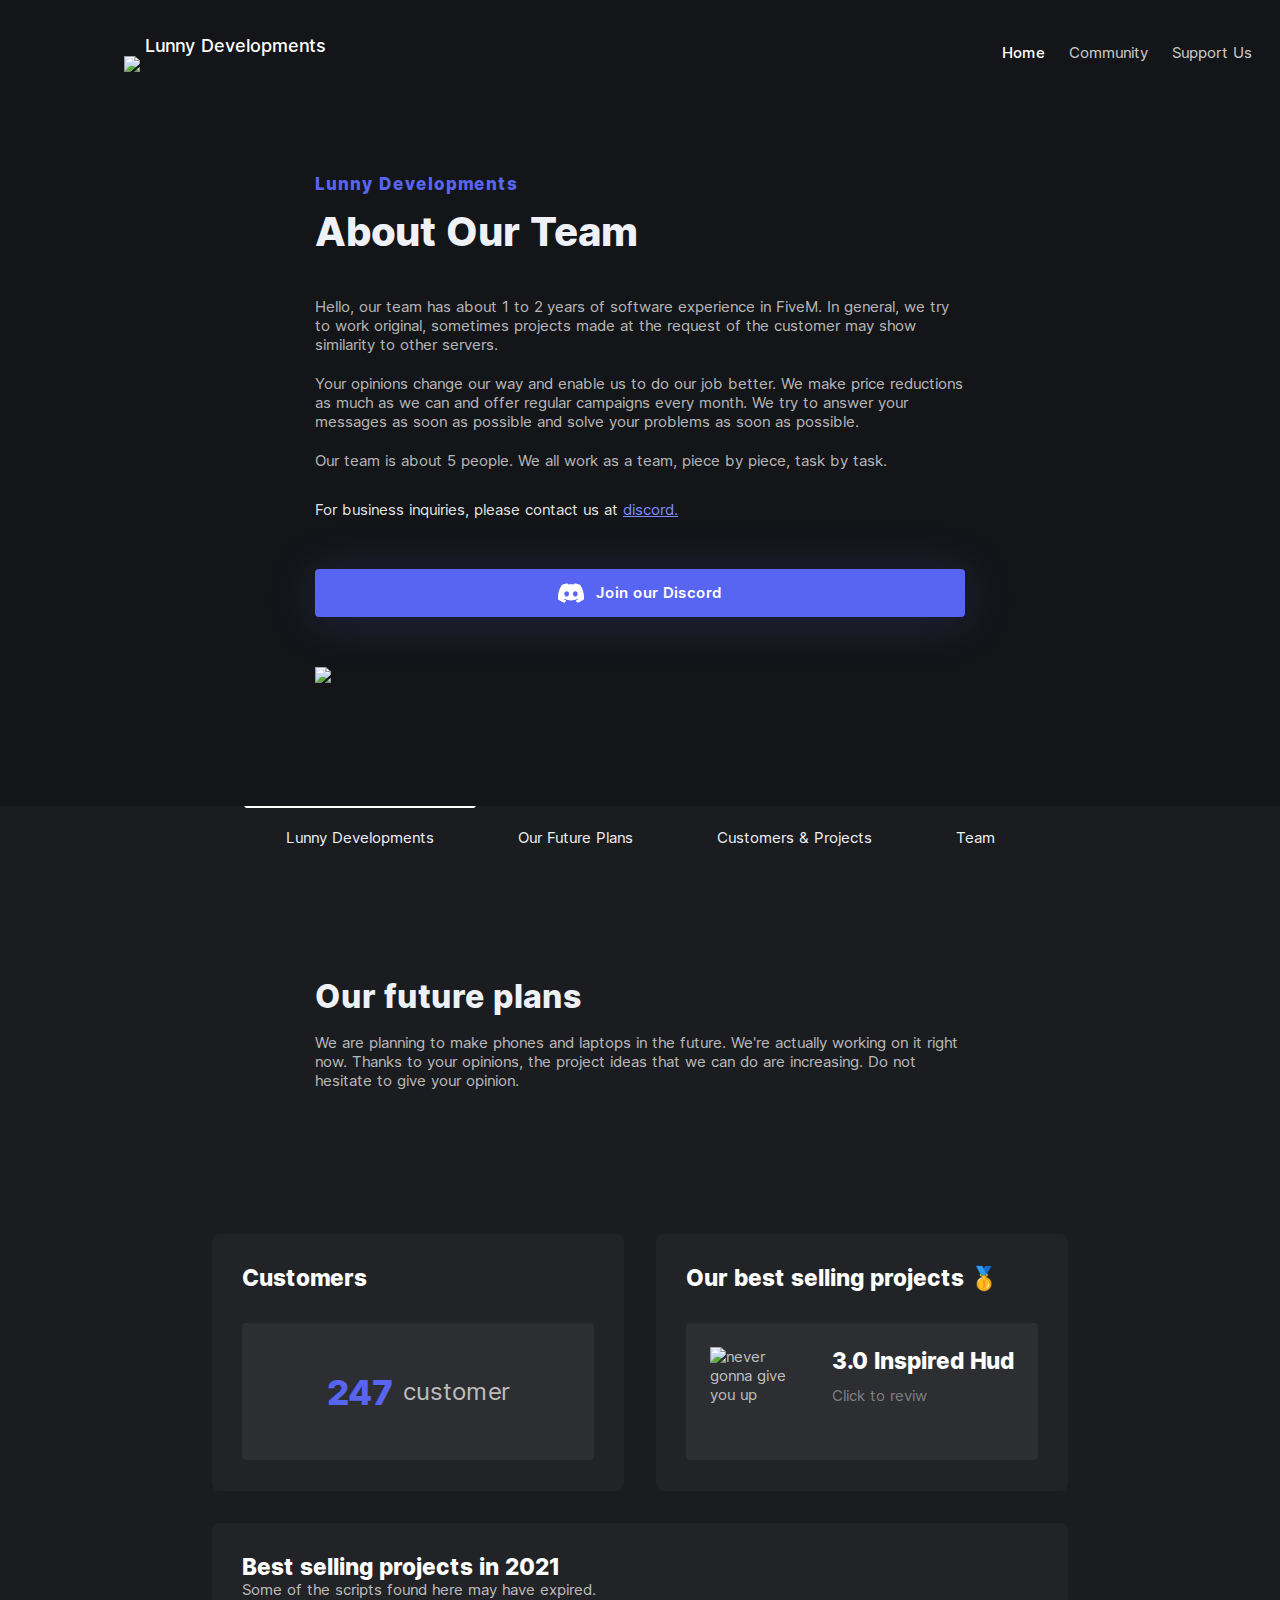
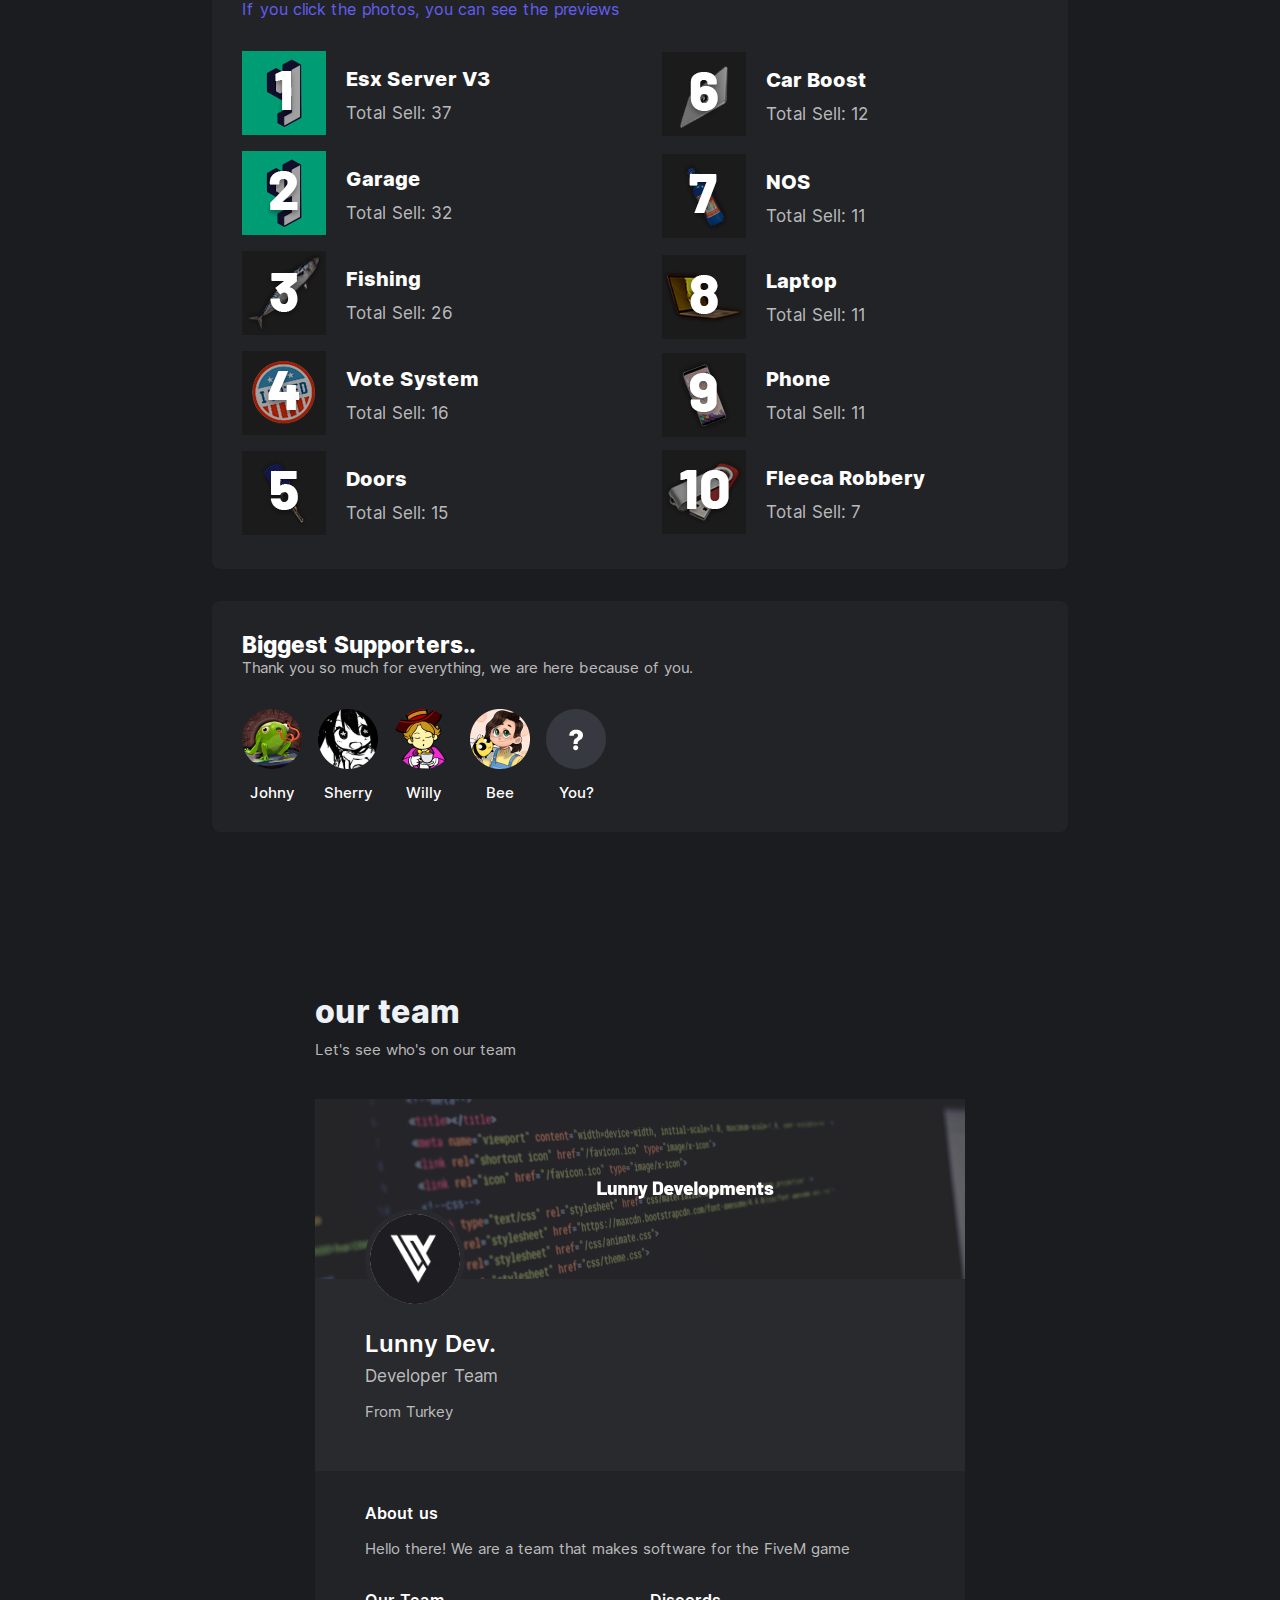
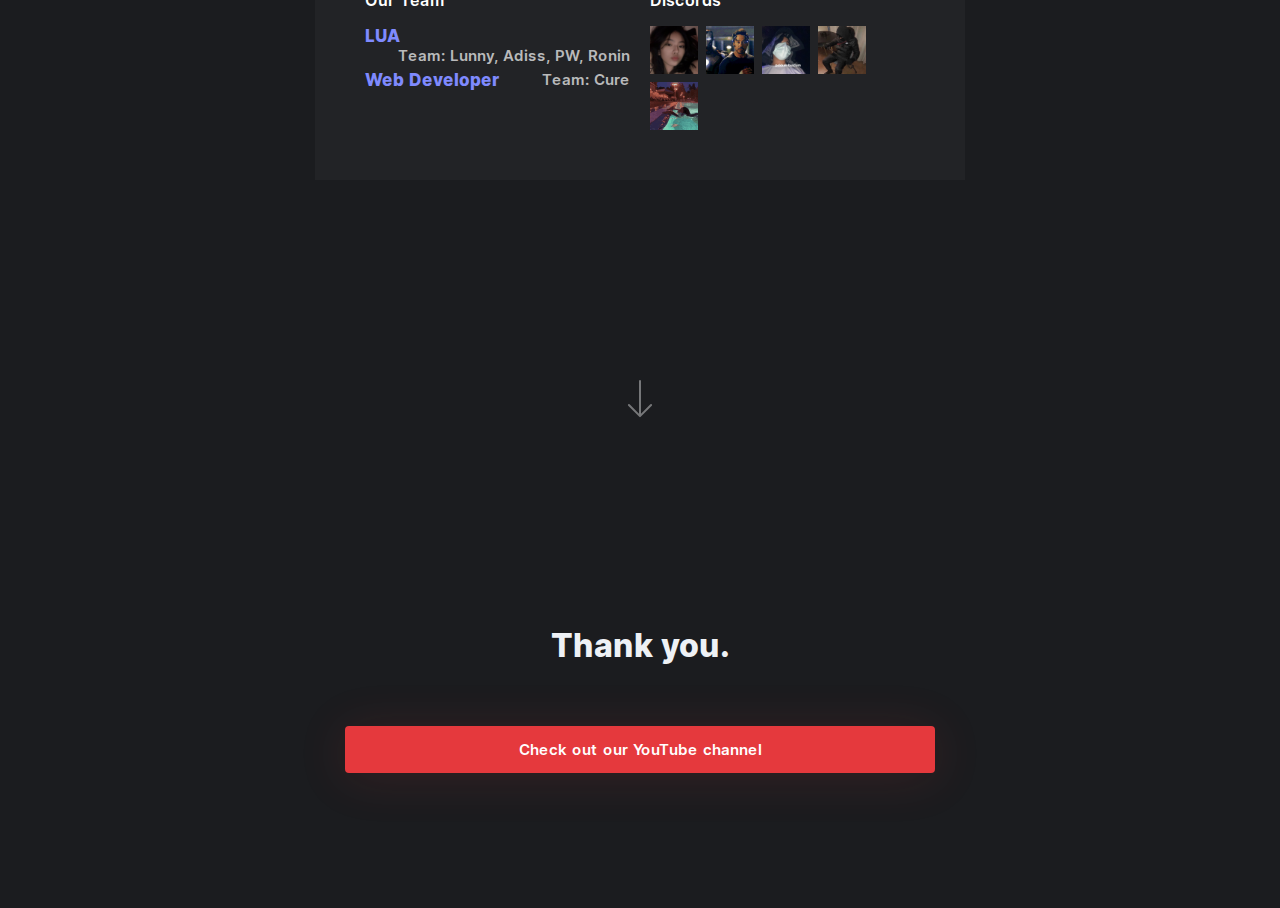
==== index.html @ 6386e297 "Add files via upload" ====
<!doctype html>
<html data-n-head-ssr lang="en" data-n-head="%7B%22lang%22:%7B%22ssr%22:%22en%22%7D%7D">
   <head>
      <title>Lunny Developments</title>
      <meta data-n-head="ssr" charset="utf-8">
      <meta data-n-head="ssr" name="viewport" content="width=device-width,initial-scale=1">
      <meta data-n-head="ssr" name="theme-color" content="#e5393d">
      <meta data-n-head="ssr" name="twitter:card" content="summary">
      <meta data-n-head="ssr" name="twitter:site" content="@rythmfm">
      <meta data-n-head="ssr" name="twitter:creator" content="@rythmfm">
      <meta data-n-head="ssr" name="twitter:image" content="rythm.png">
      <meta data-n-head="ssr" name="twitter:image:alt" content="Rythm logo">
      <meta data-n-head="ssr" prefix="og: http://ogp.me/ns#" property="og:type" content="website">
      <meta data-n-head="ssr" prefix="og: http://ogp.me/ns#" property="og:locale" content="en_US">
      <meta data-n-head="ssr" prefix="og: http://ogp.me/ns#" property="og:site_name" content="Rythm">
      <meta data-n-head="ssr" prefix="og: http://ogp.me/ns#" property="og:image" content="rythm.png">
      <meta data-n-head="ssr" prefix="og: http://ogp.me/ns#" property="og:image:url" content="rythm.png">
      <meta data-n-head="ssr" data-hid="title" name="title" content="Lunny Developments">
      <meta data-n-head="ssr" data-hid="description" name="description" content="To comply with a notice we received from Youtube - Rythm has ended its service. But don’t kick us out yet! This isn’t the end for us, we’ve been working on something brand new in the music space that will revolutionize how we all listen to music. View our site to learn more.">
      <meta data-n-head="ssr" data-hid="keywords" name="keywords" content="Rythm, Music, Rhythm, Discord, Bot, Music Bot, Discord Bot, Largest, Largest Bot, Top.gg, Autoplay, Always online, Radio">
      <meta data-n-head="ssr" data-hid="twitter:title" name="twitter:title" content="Lunny Developments">
      <meta data-n-head="ssr" data-hid="twitter:description" name="twitter:description" content="To comply with a notice we received from Youtube - Rythm has ended its service. But don’t kick us out yet! This isn’t the end for us, we’ve been working on something brand new in the music space that will revolutionize how we all listen to music. View our site to learn more.">
      <meta data-n-head="ssr" data-hid="twitter:url" name="twitter:url" content="index.html">
      <meta data-n-head="ssr" data-hid="og:title" prefix="og: http://ogp.me/ns#" property="og:title" content="Lunny Developments">
      <meta data-n-head="ssr" data-hid="og:description" prefix="og: http://ogp.me/ns#" property="og:description" content="To comply with a notice we received from Youtube - Rythm has ended its service. But don’t kick us out yet! This isn’t the end for us, we’ve been working on something brand new in the music space that will revolutionize how we all listen to music. View our site to learn more.">
      <meta data-n-head="ssr" data-hid="og:url" prefix="og: http://ogp.me/ns#" property="og:url" content="index.html">
      <meta data-n-head="ssr" data-hid="canonical" rel="canonical" href="index.html">
      <link data-n-head="ssr" rel="icon" type="image/png" href="favicon.png">
      <link data-n-head="ssr" rel="shortcut-icon" type="image/png" href="favicon.png">
      <link data-n-head="ssr" rel="apple-touch-icon" type="image/png" href="rythm.png">
      <link data-n-head="ssr" data-hid="canonical" rel="canonical" href="index.html">
      <script data-n-head="ssr" data-hid="ce-snapshot-name">window.CE_SNAPSHOT_NAME="default"</script><script data-n-head="ssr" src="../script.crazyegg.com/pages/scripts/0103/5774.js" type="text/javascript" async defer></script>
      <link rel="modulepreload" href="ld/1b79cc0.modern.js" as="script">
      <link rel="modulepreload" href="ld/fc0b37f.modern.js" as="script">
      <link rel="modulepreload" href="ld/3b1f130.modern.js" as="script">
      <link rel="modulepreload" href="ld/1373754.modern.js" as="script">
      <link rel="modulepreload" href="ld/cd7a30c.modern.js" as="script">
      <link rel="modulepreload" href="ld/3909930.modern.js" as="script">
      <link rel="modulepreload" href="java.js" as="script">
      <style data-vue-ssr-id="019e1cef:0 84455a9e:0 6dc5a14e:0 9c20b24e:0 121e9704:0 0491082a:0 2e107364:0 457bed1d:0 6135c05c:0 05b46b1e:0 7bf26fd6:0 7bac6383:0 fd2d3a4a:0 5154d826:0 2ff2191e:0 db7e1090:0 286e2ef0:0 0e878ed4:0 0b3bf45f:0 b15a378e:0 32019891:0 604d0441:0 3b0748ee:0">.nuxt-progress{position:fixed;top:0;left:0;right:0;height:2px;width:0;opacity:1;transition:width .1s,opacity .4s;background-color:#e5393d;z-index:999999}.nuxt-progress.nuxt-progress-notransition{transition:none}.nuxt-progress-failed{background-color:red}@font-face{font-family:Inter;font-style:normal;font-weight:400;font-display:swap;src:url(ld/fonts/Inter-Regular.c8ba52b.woff2) format("woff2"),url(ld/fonts/Inter-Regular.8c206db.woff) format("woff")}@font-face{font-family:Inter;font-style:normal;font-weight:500;font-display:swap;src:url(ld/fonts/Inter-Medium.293fd13.woff2) format("woff2"),url(ld/fonts/Inter-Medium.9053572.woff) format("woff")}@font-face{font-family:Inter;font-style:normal;font-weight:600;font-display:swap;src:url(ld/fonts/Inter-SemiBold.b5f0f10.woff2) format("woff2"),url(ld/fonts/Inter-SemiBold.cca62d2.woff) format("woff")}@font-face{font-family:Inter;font-style:normal;font-weight:800;font-display:swap;src:url(ld/fonts/Inter-ExtraBold.cbe0ae4.woff2) format("woff2"),url(ld/fonts/Inter-ExtraBold.d0fa3bb.woff) format("woff")}html{font-family:Inter,"Source Sans Pro",-apple-system,BlinkMacSystemFont,"Segoe UI",Roboto,"Helvetica Neue",Arial,sans-serif;font-size:15px;word-spacing:1px;-ms-text-size-adjust:100%;-webkit-text-size-adjust:100%;-moz-osx-font-smoothing:grayscale;-webkit-font-smoothing:antialiased;box-sizing:border-box}body,html{background:#141518;color:hsla(0,0%,100%,.7)}*,:after,:before{box-sizing:border-box;margin:0}.wrapper{max-width:100%;min-height:100vh;display:flex;flex-direction:column}.wrapper>div{width:100%}.navbar[data-v-7aced1d4]{position:sticky;background-color:#141518;top:0;z-index:20}.navbar.bg[data-v-7aced1d4]{background:hsla(0,0%,100%,.03)}.navbar>.container[data-v-7aced1d4]>:first-child,.navbar>.container[data-v-7aced1d4]>:last-child{line-height:0}.navbar>.container[data-v-7aced1d4]>:first-child,.navbar>.container[data-v-7aced1d4]>:first-child:hover,.navbar>.container[data-v-7aced1d4]>:last-child,.navbar>.container[data-v-7aced1d4]>:last-child:hover{text-decoration:none}.navbar>.container[data-v-7aced1d4]>:first-child{padding:0;margin:48px 12px 32px}@media only screen and (max-width:960px){.navbar>.container[data-v-7aced1d4]>:first-child{margin:48px 16px 48px 0}}@media only screen and (max-width:720px){.navbar>.container[data-v-7aced1d4]>:first-child{margin:24px 0}}.navbar>.container>:first-child>svg[data-v-7aced1d4]{width:auto;height:24px}.navbar>.container[data-v-7aced1d4]>:last-child{position:absolute;top:12px;right:16px;margin:0;padding:8px}.navbar>.container>div[data-v-7aced1d4],.navbar>.container[data-v-7aced1d4]{display:flex;align-items:center}@media only screen and (max-width:720px){.navbar>.container>div[data-v-7aced1d4],.navbar>.container[data-v-7aced1d4]{flex-direction:column;align-items:flex-start}}.navbar>.container>div[data-v-7aced1d4]{justify-content:flex-end;flex-grow:1}@media only screen and (max-width:720px){.navbar>.container>div[data-v-7aced1d4]{border-bottom:1px solid hsla(0,0%,100%,.18);width:100%;padding:4px 0 16px}}@media only screen and (max-width:720px){.navbar>.container>div.mobile-hidden[data-v-7aced1d4]{display:none}}.navbar>.container>div>.icon[data-v-7aced1d4]{line-height:0;margin:0 8px 0 24px;padding:6px;border-radius:50%;background:hsla(0,0%,100%,.05);transition:background .2s ease-in-out}@media only screen and (max-width:720px){.navbar>.container>div>.icon[data-v-7aced1d4]{margin:8px 0}}.navbar>.container>div>.icon[data-v-7aced1d4]:hover{background:hsla(0,0%,100%,.15)}.navbar>.container>div>.icon:hover>svg path[data-v-7aced1d4]{fill-opacity:.8}.navbar>.container>div>.icon>svg[data-v-7aced1d4]{width:22px;height:22px}@media only screen and (max-width:960px){.navbar>.container a[data-v-7aced1d4]{padding:8px 12px;margin:0 8px}}@media only screen and (max-width:720px){.navbar>.container a[data-v-7aced1d4]{padding:8px 0;margin:8px 0}}@media only screen and (max-width:720px){.navbar>.container a.mobile-hidden[data-v-7aced1d4]{display:none}}@media only screen and (max-width:960px)and (min-width:721px){.navbar>.container a.tablet-hidden[data-v-7aced1d4]{display:none}}@media only screen and (min-width:961px){.navbar>.container a.desktop-hidden[data-v-7aced1d4]{display:none}}.navbar>.container a svg[data-v-7aced1d4]{color:#fff;width:32px;height:32px}.container[data-v-6130c220]{max-width:1280px;margin:0 auto}@media only screen and (max-width:1280px){.container[data-v-6130c220]{max-width:calc(100% - 32px);margin:0 16px}}@media only screen and (max-width:960px){.container[data-v-6130c220]{max-width:calc(100% - 48px);margin:0 24px}}.navbar-link[data-v-235d3f2d]{color:hsla(0,0%,100%,.8);text-decoration:none;transition:color .2s ease-in-out;padding:4px;margin:0 8px;font-weight:400}@media only screen and (max-width:960px){.navbar-link[data-v-235d3f2d]{padding:8px;margin:4px 0}}.navbar-link.active[data-v-235d3f2d]{color:#fff;font-weight:500}.navbar-link[data-v-235d3f2d]:hover{color:#fff;text-decoration:underline}a[data-v-db920a26]{color:#61a6ff;transition:color .2s ease-in-out}a[data-v-db920a26]:hover{color:#fff}a.discord[data-v-db920a26]{color:#5865f2}a.discord[data-v-db920a26]:hover{color:rgba(88,101,242,.8)}@media only screen and (max-width:720px){[data-platform=desktop]{display:none}}@media only screen and (min-width:720px){[data-platform=mobile]{display:none}}.message[data-v-1df2bb44]{margin-bottom:123px}.stats[data-v-1df2bb44]{margin-top:100px}.colored-container[data-v-1df2bb44]{background-color:#1b1c1f;overflow:hidden}.img-layer[data-v-1df2bb44]{position:fixed;left:0;top:0;width:100%;height:100%;z-index:0;background:linear-gradient(0deg,hsla(0,0%,100%,.04),hsla(0,0%,100%,.04)),url(ld/img/723ab0d.png);background-color:#141518;background-size:cover;-webkit-backdrop-filter:blur(80px);backdrop-filter:blur(80px)}.site-container[data-v-1df2bb44]{margin-left:auto;margin-right:auto}.eyebrow[data-v-300498a6]{margin-bottom:12px}.banner[data-v-300498a6]{display:flex;justify-content:center}.banner-1[data-v-300498a6],.banner-3[data-v-300498a6]{cursor:pointer}.banner-1[data-v-300498a6]{width:100%}a[data-v-300498a6]{color:#7f8afe}.title[data-v-300498a6]{font-size:40px!important;margin:0 0 40px!important}.button-container[data-v-300498a6]{display:grid;grid-template-columns:repeat(auto-fit,minmax(250px,1fr));margin-top:50px;margin-bottom:50px;grid-gap:20px;gap:20px}.join-button[data-v-300498a6],.newsletter-button[data-v-300498a6]{display:flex!important;flex-wrap:nowrap;justify-content:center;width:auto}.join-button span[data-v-300498a6],.newsletter-button span[data-v-300498a6]{white-space:nowrap}.join-button img[data-v-300498a6],.newsletter-button img[data-v-300498a6]{margin-right:12px;width:26px}.join-button[data-v-300498a6]{box-shadow:0 4px 50px rgba(88,101,242,.2)}.newsletter-button[data-v-300498a6]{background:#66697e!important;box-shadow:0 4px 50px rgba(102,105,126,.2)}.message-container[data-v-300498a6]{display:inline-grid;grid-gap:20px;gap:20px;margin-bottom:30px}.contact-notice[data-v-300498a6]{color:hsla(0,0%,100%,.9)}.container[data-v-300498a6]{display:flex;align-items:center;flex-direction:column;margin-top:70px}.container-inner[data-v-300498a6]{max-width:650px;margin:0 30px;width:calc(100% - 60px)}.notice[data-v-300498a6]{position:relative;border-radius:15px;padding:20px;margin-bottom:1.875rem;background-color:#1b1d2e;color:#fff;border:.1875rem solid #5865f2}.notice .notice__title[data-v-300498a6]{margin-bottom:.5rem}.notice .notice__close[data-v-300498a6]{position:absolute;top:0;right:0;transform:translateX(50%) translateY(-50%);background-color:#1b1d2e;border-radius:100%;padding:.5rem;border:.1875rem solid #5865f2;display:flex;cursor:pointer}.notice .notice__close svg[data-v-300498a6]{width:.5rem;height:.5rem}.eyebrow[data-v-7c73fa18]{color:#5865f2;font-weight:700;font-size:17px;letter-spacing:1px;line-height:1.25}.headline-main[data-v-841db4a4]{color:#eef1f5;font-weight:900;font-size:32px;line-height:1.25;margin:8px 0}.button[data-v-cb567758]{padding:14px 28px;text-decoration:none;border-radius:4px;font-weight:600;display:inline-block;transition:color .2s ease-in-out,background .2s ease-in-out;background:rgba(114,118,135,.4);color:#fff}.button[data-v-cb567758]:not([disabled]):focus,.button[data-v-cb567758]:not([disabled]):hover{background:rgba(114,118,135,.6);color:#fff}.button[data-v-cb567758]:not([disabled]):focus{outline:2px solid rgba(97,166,255,.85)}.button.dim[data-v-cb567758]{background:rgba(114,118,135,.2);color:#fff}.button.dim[data-v-cb567758]:not([disabled]):focus,.button.dim[data-v-cb567758]:not([disabled]):hover{background:rgba(114,118,135,.4);color:#fff}.button.light[data-v-cb567758]{background:#fff;color:#141518}.button.light[data-v-cb567758]:not([disabled]):focus,.button.light[data-v-cb567758]:not([disabled]):hover{background:hsla(0,0%,100%,.8);color:#141518}.button.outline[data-v-cb567758]{background:0 0;box-shadow:inset 0 0 0 1px #fff;color:#fff}.button.outline[data-v-cb567758]:not([disabled]):focus,.button.outline[data-v-cb567758]:not([disabled]):hover{background:#fff;color:#141518}.button.discord[data-v-cb567758]{background:#5865f2;color:#fff}.button.discord[data-v-cb567758]:not([disabled]):focus,.button.discord[data-v-cb567758]:not([disabled]):hover{background:rgba(88,101,242,.8);color:#fff}.button.danger[data-v-cb567758]{background:rgba(255,71,71,.30196);border:1px solid rgba(255,71,71,.6);color:#fff;box-shadow:0 4px 50px 0 rgba(255,71,71,.2);font-weight:700}.button.danger[data-v-cb567758]:not([disabled]):focus,.button.danger[data-v-cb567758]:not([disabled]):hover{background:rgba(255,71,71,.8)}.button[disabled][data-v-cb567758]{opacity:.5;cursor:not-allowed}.button.slim[data-v-cb567758]{padding:10px 18px;font-size:13px}.anchors[data-v-0faf5e51]{z-index:100;position:sticky;top:104px;display:flex;justify-content:center;background-color:#1b1c1f}@media only screen and (max-width:720px){.anchors[data-v-0faf5e51]{display:none}}.anchors[data-top=true][data-v-0faf5e51]{-webkit-backdrop-filter:blur(4px);backdrop-filter:blur(4px);background-color:rgba(27,28,31,.7)}.anchor[data-v-0faf5e51]{text-decoration:none;-webkit-user-select:none;-moz-user-select:none;-ms-user-select:none;user-select:none;color:#eef1f5;padding:20px 40px;cursor:pointer;border:2px solid transparent}.anchor[data-selected=true][data-v-0faf5e51]{border-top:2px solid #fff}.anchor-content[data-v-0faf5e51]{padding-bottom:127px}.largest-session-container[data-v-840de9f6]{display:grid;grid-template-rows:auto 1fr}.top-songs-container[data-v-840de9f6]{display:grid;grid-gap:44px;gap:44px;grid-template-columns:1fr 1fr}.top-songs-container>div[data-v-840de9f6]{display:grid;grid-gap:12px;gap:12px}@media(max-width:932px){.top-songs-container[data-v-840de9f6]{grid-template-columns:auto}}@media(max-width:932px)and (min-width:484px){.small-container[data-v-840de9f6]{width:420px}}@media(max-width:484px){.small-container[data-v-840de9f6]{width:100%}}.stats-container[data-v-840de9f6]{max-width:872px;display:inline-grid;grid-gap:32px;gap:32px;grid-template-rows:auto auto}.average-listening-party-container[data-v-840de9f6]{display:inline-grid;grid-template-columns:repeat(auto-fit,60px);width:100%;grid-gap:16px;gap:16px}.person img[data-v-840de9f6]{width:60px;height:60px}.person p[data-v-840de9f6]{text-align:center;color:#fff;margin-top:10px;font-weight:500}.stats-row[data-v-840de9f6]{display:grid;grid-template-columns:1fr 1fr;grid-gap:32px;gap:32px;justify-content:center;width:100%}@media(max-width:932px)and (min-width:484px){.stats-row[data-v-840de9f6]{grid-template-columns:420px}}@media(max-width:484px){.stats-row[data-v-840de9f6]{grid-template-columns:calc(100% - 64px);justify-content:center}}.span-2[data-v-840de9f6]{width:100%}@media(min-width:932px){.span-2[data-v-840de9f6]{grid-column:span 2}}.song-title[data-v-840de9f6]{margin-bottom:12px}.song-icon[data-v-840de9f6]{margin-right:32px}.largest-session[data-v-840de9f6],.top-played[data-v-840de9f6]{height:calc(100% - 60px)}.top-played[data-v-840de9f6]{display:flex;flex-direction:row}.headline[data-v-840de9f6]{margin-bottom:16px}.top-played-icon[data-v-840de9f6]{width:90px;height:90px}@media only screen and (max-width:720px){.top-played-icon[data-v-840de9f6]{display:none}}.statistic-inner[data-v-840de9f6]{margin-top:32px}.inner-background[data-v-840de9f6]{background-color:hsla(0,0%,100%,.05);border-radius:4px;padding:24px}.stat-big-number[data-v-840de9f6]{color:#5865f2;font-weight:800;font-size:35px;margin-right:10px}.headline-container-stats[data-v-840de9f6]{margin:56px 0}.statistic-container[data-v-840de9f6]{background-color:hsla(0,0%,100%,.03);padding:30px;border-radius:8px}.song-title[data-v-840de9f6],.statistic-title[data-v-840de9f6]{color:#fff}.graph[data-v-840de9f6]{margin-top:40px;width:100%}.container[data-v-840de9f6]{display:flex;align-items:center;flex-direction:column}.container-inner[data-v-840de9f6]{max-width:650px;margin:0 30px;width:calc(100% - 60px)}.largest-session[data-v-840de9f6]{font-size:24px;display:flex;align-items:center;justify-content:center;padding:40px 0;height:137px;margin:32px 0 0}.image[data-v-b59e18c4]{width:84px;height:84px;margin-right:20px}.song[data-v-b59e18c4]{display:flex;flex-direction:row;align-items:center}.song-title[data-v-b59e18c4]{margin-bottom:12px;font-size:20px;color:#fff}.song-author[data-v-b59e18c4]{font-size:17px}.header[data-v-7495a41f]{margin:0 auto 60px}.reviews[data-v-7495a41f]{overflow-x:hidden;padding:80px 30px;display:flex;flex-direction:column;justify-content:center;position:relative}@-webkit-keyframes scroll-data-v-7495a41f{0%{transform:translateX(-1680px)}to{transform:translateX(1680px)}}@keyframes scroll-data-v-7495a41f{0%{transform:translateX(-1680px)}to{transform:translateX(1680px)}}.reviews-list[data-v-7495a41f]{justify-content:center;display:grid;grid-gap:20px;gap:20px;flex-direction:column}.reviews-list>[data-v-7495a41f]{-webkit-animation:scroll-data-v-7495a41f;animation:scroll-data-v-7495a41f;-webkit-animation-iteration-count:infinite;animation-iteration-count:infinite;-webkit-animation-timing-function:linear;animation-timing-function:linear;display:grid;grid-template-columns:repeat(16,400px);grid-gap:20px;gap:20px}.review[data-v-ccd8a710]{background-color:hsla(0,0%,100%,.05);border-radius:4px;padding:32px;height:210px}.review img[data-v-ccd8a710]{width:32px;height:32px;border-radius:100%}.stars[data-v-ccd8a710]{display:flex;align-items:center;margin-left:auto}.stars>img[data-v-ccd8a710]{width:20px;height:20px}.review-header[data-v-ccd8a710]{display:flex;flex-direction:row;margin-bottom:12px}.person[data-v-ccd8a710]{display:flex;align-items:center;font-size:14px}.username[data-v-ccd8a710]{font-weight:600;color:#fff;margin-left:8px}.message-title[data-v-17033458]{margin-top:60px}.message[data-v-17033458]{display:grid;grid-gap:20px;gap:20px}.container[data-v-17033458]{display:flex;align-items:center;flex-direction:column;margin-top:120px}.profile[data-v-17033458]{margin-top:40px}.container-inner[data-v-17033458]{max-width:650px;margin:0 30px;width:calc(100% - 60px)}.profile[data-v-6a9353e8]{position:relative;background-color:hsla(0,0%,100%,.03)}.experience[data-v-6a9353e8]:not(:last-child){margin-bottom:24px}.associates[data-v-6a9353e8]{display:grid;grid-template-columns:repeat(auto-fit,48px);grid-gap:8px;gap:8px}.associate[data-v-6a9353e8]{width:48px;height:48px}.experience-location[data-v-6a9353e8],.experience-period[data-v-6a9353e8]{font-weight:600}.split[data-v-6a9353e8]{display:grid;grid-gap:20px;gap:20px;width:100%;grid-template-columns:1fr 1fr}@media only screen and (max-width:720px){.split[data-v-6a9353e8]{grid-template-rows:1fr 1fr;grid-template-columns:unset}}.experience-location[data-v-6a9353e8]{margin-top:13px}.experience-name[data-v-6a9353e8]{color:#7f8afe;font-weight:700;font-size:17px}.experience-period[data-v-6a9353e8]{float:right}.spaced[data-v-6a9353e8]{margin-top:32px}.section-title[data-v-6a9353e8]{font-size:16px;margin-bottom:16px}.section-title[data-v-6a9353e8],.username[data-v-6a9353e8]{font-weight:600;color:#fff}.username[data-v-6a9353e8]{font-size:24px;margin-bottom:8px}.about-me[data-v-6a9353e8]{display:grid;grid-gap:20px;gap:20px}.extra[data-v-6a9353e8]{margin-top:16px}.mini-bio[data-v-6a9353e8]{font-size:17px}.follow-button[data-v-6a9353e8]{background-color:#5865f2;border-radius:100px;color:#fff;text-decoration:none;font-size:15px;font-weight:700;padding:14px 38px;height:-webkit-fit-content;height:-moz-fit-content;height:fit-content;width:-webkit-fit-content;width:-moz-fit-content;width:fit-content}@media only screen and (max-width:720px){.follow-button[data-v-6a9353e8]{margin-top:20px}}@media only screen and (min-width:720px){.follow-button[data-v-6a9353e8]{margin:auto 0 auto auto}}.content[data-v-6a9353e8]{padding:32px 50px 50px}.header[data-v-6a9353e8]{background-color:#292a2d;padding:50px;display:flex}@media only screen and (max-width:720px){.header[data-v-6a9353e8]{flex-direction:column}}.banner[data-v-6a9353e8]{height:180px;width:100%;background-size:cover}.avatar[data-v-6a9353e8]{width:100px;height:100px;position:absolute;left:50px;top:110px;border:5px solid #292a2d;background-color:#292a2d;border-radius:100%}.message[data-v-56d576cd]{font-size:13px}.question-title[data-v-56d576cd]{font-size:22px}.faq-number[data-v-56d576cd]{display:block;font-size:34px;color:hsla(0,0%,100%,.25098);font-weight:800;text-align:center;width:60px;padding:10px}.questions-container[data-v-56d576cd]{margin-top:60px}.container[data-v-56d576cd]{display:flex;align-items:center;flex-direction:column;margin-top:120px}.container-inner[data-v-56d576cd]{max-width:650px;margin:0 30px;width:calc(100% - 60px)}.header[data-v-4c9b69ac]{display:flex;align-items:center;width:100%;cursor:pointer}.question[data-v-4c9b69ac]{margin:8px;background:hsla(0,0%,100%,.03);padding:16px;border:2px solid hsla(0,0%,100%,.15)}.question[data-highlighted=true][data-v-4c9b69ac]{border:2px solid #e5393d}@-webkit-keyframes open-data-v-4c9b69ac{0%{opacity:0;padding:0 16px;max-height:0}to{opacity:1;padding:8px 16px;max-height:500vh}}@keyframes open-data-v-4c9b69ac{0%{opacity:0;padding:0 16px;max-height:0}to{opacity:1;padding:8px 16px;max-height:500vh}}@-webkit-keyframes close-data-v-4c9b69ac{0%{opacity:1;padding:8px 16px;max-height:500vh}to{opacity:0;padding:0 16px;max-height:0}}@keyframes close-data-v-4c9b69ac{0%{opacity:1;padding:8px 16px;max-height:500vh}to{opacity:0;padding:0 16px;max-height:0}}.question:not([open]) .question-container .horizontal-line[data-v-4c9b69ac]{transform:rotate(180deg)}.question:not([open]) .question-container .vertical-line[data-v-4c9b69ac]{transform:rotate(90deg)}.question[open] .answer[data-v-4c9b69ac]{-webkit-animation:open-data-v-4c9b69ac .2s ease-in-out;animation:open-data-v-4c9b69ac .2s ease-in-out;opacity:1;padding:8px 16px;max-height:500vh}.question .question-container[data-v-4c9b69ac]{outline:0;display:flex;justify-content:space-between;align-items:center;font-size:15px;font-weight:500;color:#eef1f5;list-style:none;padding:8px 16px}.question .question-container .icon[data-v-4c9b69ac]{position:relative;margin-left:auto;height:28px}.question .question-container .icon [data-v-4c9b69ac]{transition:transform .3s}.question .question-container .vertical-line[data-v-4c9b69ac]{position:absolute;left:0;top:0}.question .question-container[data-v-4c9b69ac]::-webkit-details-marker,.question .question-container[data-v-4c9b69ac]::marker{display:none}.question .answer[data-v-4c9b69ac]{-webkit-animation:close-data-v-4c9b69ac .2s ease-in-out;animation:close-data-v-4c9b69ac .2s ease-in-out;pointer-events:none;opacity:0;max-height:0;padding:0 16px}.question .answer p+p[data-v-4c9b69ac]{margin:16px 0 0}.arrow-section[data-v-083047fb]{display:flex;align-items:center;justify-content:center;padding:200px 0}.banner[data-v-f6326bf2]{display:flex;justify-content:center;max-width:750px;margin:60px 30px;width:calc(100% - 60px)}.banner-2[data-v-f6326bf2],.banner-3[data-v-f6326bf2]{cursor:pointer}.banner-2[data-v-f6326bf2]{width:100%}.button-container[data-v-f6326bf2]{display:grid;grid-gap:20px;gap:20px;grid-template-columns:repeat(auto-fit,minmax(250px,1fr))}.container[data-v-f6326bf2]{width:100%;display:flex;flex-direction:column;align-items:center;justify-content:center}.thank-you[data-v-f6326bf2]{margin-bottom:60px;text-align:center}.join-button[data-v-f6326bf2]{box-shadow:0 4px 50px rgba(88,101,242,.2)}.join-button[data-v-f6326bf2],.newsletter-button[data-v-f6326bf2]{display:flex;flex-wrap:nowrap;justify-content:center;width:auto}.join-button span[data-v-f6326bf2],.newsletter-button span[data-v-f6326bf2]{white-space:nowrap}.join-button img[data-v-f6326bf2],.newsletter-button img[data-v-f6326bf2]{margin-right:12px;width:26px}.newsletter-button[data-v-f6326bf2]{background:#66697e;box-shadow:0 4px 50px rgba(102,105,126,.2)}.container-inner[data-v-f6326bf2]{max-width:650px;margin:0 30px;width:calc(100% - 60px)}</style>
      <link rel="preload" href="ld/static/1633650234/payload.js" as="script">
      <link rel="preload" href="ld/static/1633650234/manifest.js" as="script">
      <style>
         html{
            scroll-behavior: smooth;
         }
      </style>
   </head>
   <body>
      <div data-server-rendered="true" id="_ld">
         <!---->
         <div id="__layout">
            <div class="wrapper">
               <div class="navbar" data-v-7aced1d4>
                  <div class="container" data-v-6130c220 data-v-7aced1d4>
                     <a aria-current="page" aria-label="Home" class="nuxt-link-exact-active nuxt-link-active navbar-link active" data-v-db920a26 data-v-235d3f2d data-v-7aced1d4>
                        <svg fill="none" xmlns="http://www.w3.org/2000/svg" viewBox="0 0 100 25" data-v-7aced1d4>
                           <path d="M18.6802 17.1185c-1.3214-.5806-3.9843-3.8842-4.8052-5.1255h.921c1.5217 0 2.8031-1.1413 2.9632-2.64288 0-.08009 0-.14016.02-.20022v-.14015c0-1.6618-1.3614-2.98323-2.9832-2.98323H5.30574C2.38258 6.02652 0 3.64394 0 .720781 0 .320348.320347 0 .700758 0H14.796c4.4048 0 8.9897 3.52381 8.9897 8.98972 0 3.60388-2.1022 6.68728-5.1055 8.12878z" fill="url(#paint0_linear)"></path>
                           <path d="M10.3507 17.0384v4.5649c0 1.3415-1.10117 2.4427-2.44262 2.4427H5.04499c-.40043 0-.72077-.3204-.72077-.7008V13.014c.02002-3.58384 3.9843 1.2814 6.02648 4.0244z" fill="url(#paint1_linear)"></path>
                           <img src="ld.png" style="width: 7%;">
                           <span style="font-size: 18px; position:relative; bottom: 20px;">Lunny Developments</span>
                           <defs>
                              <linearGradient id="paint0_linear" x1="9.31756" y1="13.1776" x2="12.6465" y2="3.29046" gradientUnits="userSpaceOnUse">
                                 <stop offset=".00189592" stop-color="#fff" stop-opacity=".5"></stop>
                                 <stop offset=".5" stop-color="#fff"></stop>
                                 <stop offset="1" stop-color="#fff" stop-opacity=".9"></stop>
                              </linearGradient>
                              <linearGradient id="paint1_linear" x1="8.89866" y1="15.5138" x2="3.07292" y2="22.4382" gradientUnits="userSpaceOnUse">
                                 <stop offset=".00189592" stop-color="#fff" stop-opacity=".5"></stop>
                                 <stop offset=".5" stop-color="#fff"></stop>
                                 <stop offset="1" stop-color="#fff" stop-opacity=".9"></stop>
                              </linearGradient>
                              <linearGradient id="paint2_linear" x1="23.2226" y1="24.4321" x2="6.22241" y2="10.0508" gradientUnits="userSpaceOnUse">
                                 <stop offset=".00189592" stop-color="#fff" stop-opacity=".5"></stop>
                                 <stop offset=".5" stop-color="#fff"></stop>
                                 <stop offset="1" stop-color="#fff" stop-opacity=".9"></stop>
                              </linearGradient>
                           </defs>
                        </svg>
                     </a>
                     <div class="mobile-hidden" data-v-6130c220 data-v-7aced1d4><a href="index.html" rel="" class="navbar-link active" data-v-db920a26 data-v-235d3f2d data-v-7aced1d4>
                        Home
                        </a> <a id="firstaction" href="https://discord.gg/4TCEAANJpv" rel="" target="_blank" class="navbar-link" data-v-db920a26 data-v-235d3f2d data-v-7aced1d4>
                        Community
                        </a> <a href="https://www.paypal.com/donate/?business=are7climate%40gmail.com&currency_code=USD&item_name=Donation+Campaign%3A+Website+Ba%C4%9F%C4%B1%C5%9F%C4%B1+%28Cure%29&quantity=1&no_note=1&no_shipping=2&custom=ZvqzMXsOtA8CkcidGHjNOaSbLA3Mc1aL&charset=utf8&email=miracozcan4c%40gmail.com&return=https%3A%2F%2Fwww.yespixelrp.net%2Fdonate%2Fwebsite-bagisi.1%2Fcomplete&cancel_return=https%3A%2F%2Fwww.yespixelrp.net%2Fdonate%2Fwebsite-bagisi.1%2F&notify_url=https%3A%2F%2Fwww.yespixelrp.net%2Fpayment_callback.php%3F_xfProvider%3Dpaypal&cmd=_donations&amount=8" rel="" target="_blank" class="navbar-link" data-v-db920a26 data-v-235d3f2d data-v-7aced1d4>
                        Support Us
                        </a>
                     </div>
                     <a href="#" rel="" class="desktop-hidden tablet-hidden" data-v-db920a26 data-v-7aced1d4>
                        <svg xmlns="http://www.w3.org/2000/svg" fill="none" viewBox="0 0 24 24" stroke="currentColor" data-v-7aced1d4>
                           <path stroke-linecap="round" stroke-linejoin="round" stroke-width="2" d="M4 6h16M4 12h16M4 18h16"></path>
                        </svg>
                     </a>
                  </div>
               </div>
               <div class="site-container" data-v-1df2bb44 id="firstaction">
                  <div class="container message" data-v-300498a6 data-v-1df2bb44 >
                     <div class="container-inner" data-v-300498a6>
                        <!----> 
                        <p class="eyebrow eyebrow button1" data-v-7c73fa18 data-v-300498a6 >
                           Lunny Developments
                        </p>
                        <h1 class="headline-main title" data-v-841db4a4 data-v-300498a6>
                           About Our Team
                        </h1>
                        <div class="message-container" data-v-300498a6>
                           <p class="message-line" data-v-300498a6>
                              Hello, our team has about 1 to 2 years of software experience in FiveM. In general, we try to work original, sometimes projects made at the request of the customer may show similarity to other servers.
                           </p>
                           <p class="message-line" data-v-300498a6>
                              Your opinions change our way and enable us to do our job better. We make price reductions as much as we can and offer regular campaigns every month. We try to answer your messages as soon as possible and solve your problems as soon as possible. 
                           </p>
                           <p class="message-line" data-v-300498a6>
                              Our team is about 5 people. We all work as a team, piece by piece, task by task.
                           </p>
                        </div>
                        <p class="contact-notice" data-v-300498a6>
                           For business inquiries, please contact us at <a href="https://discord.gg/4TCEAANJpv" target="__blank" data-v-300498a6><span class="__cf_email__">discord.</span></a>
                        </p>
                        <div class="button-container" data-v-300498a6><a href="https://discord.gg/4TCEAANJpv" rel="" target="_blank" class="button discord join-button" data-v-db920a26 data-v-cb567758 data-v-300498a6><img src="ld/img/9e72f25.svg" alt="" data-v-db920a26 data-v-300498a6> <span data-v-db920a26 data-v-300498a6>Join our Discord</span></a></div>
                        <a href="https://www.paypal.com/donate/?business=are7climate%40gmail.com&currency_code=USD&item_name=Donation+Campaign%3A+Website+Ba%C4%9F%C4%B1%C5%9F%C4%B1+%28Cure%29&quantity=1&no_note=1&no_shipping=2&custom=BvBzEHEFepMtBP8W0nADUIwOLTNHqKSb&charset=utf8&email=miracozcan4c%40gmail.com&return=https%3A%2F%2Fwww.yespixelrp.net%2Fdonate%2Fwebsite-bagisi.1%2Fcomplete&cancel_return=https%3A%2F%2Fwww.yespixelrp.net%2Fdonate%2Fwebsite-bagisi.1%2F&notify_url=https%3A%2F%2Fwww.yespixelrp.net%2Fpayment_callback.php%3F_xfProvider%3Dpaypal&cmd=_donations&amount=8" target="_blank" class="banner" data-v-300498a6><img data-platform="desktop" src="paypal.png" class="banner-1" data-v-300498a6> <img data-platform="mobile" src="ld/img/0ee9e60.png" class="banner-3" data-v-300498a6></a>
                     </div>
                  </div>
                  <!----> 
                  <div class="anchors" data-v-0faf5e51 data-v-1df2bb44>
                     <a id="button1" style="text-decoration: none; transition:1s;"><div data-selected="true" class="anchor story" onclick="story()" href="#firstaction" data-v-0faf5e51>
                        Lunny Developments
                     </div></a>
                     <a id="button2" style="text-decoration: none; transition:1s;"><div class="anchor asyouknow" onclick="asYouKnow()" data-v-0faf5e51>
                        Our Future Plans
                     </div></a>
                     <a id="button3" style="text-decoration: none; transition:1s;"><div class="anchor nextwhat" onclick="nextwhat()" data-v-0faf5e51>
                        Customers & Projects
                     </div></a>
                     <a id="button4" style="text-decoration: none; transition:1s;"><div class="anchor frequently" onclick="frequently()" data-v-0faf5e51 id="secondaction">
                        Team
                     </div></a>
                  </div>
                  <div class="colored-container" data-v-1df2bb44>
                     <div class="container stats" data-v-840de9f6 data-v-1df2bb44>
                        <div class="container-inner" data-v-840de9f6>
                           <div class="headline-container-main" data-v-840de9f6>
                              <h1 class="headline-main headline" data-v-841db4a4 data-v-840de9f6>
                                 Our future plans
                              </h1>
                              <p data-v-840de9f6>
                                 We are planning to make phones and laptops in the future. We're actually working on it right now. Thanks to your opinions, the project ideas that we can do are increasing. Do not hesitate to give your opinion.
                              </p>
                           </div>
                           <div class="graph" data-v-840de9f6>
                              <canvas id="line-chart" width="100" height="100"></canvas>
                           </div>
                        </div>
                        <div class="stats-container" data-v-840de9f6>
                           <div class="stats-row" data-v-840de9f6>
                              <div class="statistic-container small-container largest-session-container" data-v-840de9f6>
                                 <h2 class="statistic-title" data-v-840de9f6 id="thirdaction">
                                   Customers
                                 </h2>
                                 <div class="statistic-inner inner-background largest-session" data-v-840de9f6><span class="stat-big-number" data-v-840de9f6>247</span> customer
                                 </div>
                              </div>
                              <div class="statistic-container small-container" data-v-840de9f6>
                                 <h2 class="statistic-title" data-v-840de9f6>
                                    Our best selling projects 🥇
                                 </h2>
                                 <div class="statistic-inner inner-background top-played" data-v-840de9f6>
                                    <img src="ld.png" alt="never gonna give you up" class="top-played-icon song-icon" data-v-840de9f6> 
                                    <div class="song" data-v-840de9f6>
                                       <h2 class="song-title" data-v-840de9f6>
                                          3.0 Inspired Hud
                                       </h2>
                                       <a data-v-840de9f6 href="https://www.youtube.com/watch?v=Ad11-67lHI8&ab_channel=LunnyDevelopments" target="_blank" style="text-decoration: none; color: grey;">Click to reviw</a>
                                    </div>
                                 </div>
                              </div>
                              <div class="statistic-container span-2" data-v-840de9f6>
                                 <h2 class="statistic-title" data-v-840de9f6>
                                    Best selling projects in 2021
                                 </h2>
                                 <p data-v-840de9f6>Some of the scripts found here may have expired.</p>
                                 <p data-v-840de9f6 style="font-size: 16px; color: #635def;">If you click the photos, you can see the previews</p>
                                 <div class="statistic-inner top-songs-container" data-v-840de9f6>
                                    <div data-v-840de9f6>
                                       <div class="song" data-v-b59e18c4 data-v-840de9f6>
                                          <a href="https://discord.gg/MGu9dRkjnB" target="_blank"><img src="images/1.png" alt="song image" class="image" data-v-b59e18c4> </a>
                                          <div data-v-b59e18c4>
                                             <h2 class="song-title" data-v-b59e18c4>
                                                Esx Server V3
                                             </h2>
                                             <p class="song-author" data-v-b59e18c4>
                                                Total Sell: 37
                                             </p>
                                          </div>
                                       </div>
                                       <div class="song" data-v-b59e18c4 data-v-840de9f6>
                                          <a href="https://www.youtube.com/watch?v=I0EJgOOuPUY" target="_blank"><img src="images/2.png" alt="song image" class="image" data-v-b59e18c4> </a>
                                          <div data-v-b59e18c4>
                                             <h2 class="song-title" data-v-b59e18c4>
                                                Garage
                                             </h2>
                                             <p class="song-author" data-v-b59e18c4>
                                                Total Sell: 32
                                             </p>
                                          </div>
                                       </div>
                                       <div class="song" data-v-b59e18c4 data-v-840de9f6>
                                          <a href="https://www.youtube.com/watch?v=VU2v6JxlE_o" target="_blank"><img src="images/3.png" alt="song image" class="image" data-v-b59e18c4></a> 
                                          <div data-v-b59e18c4>
                                             <h2 class="song-title" data-v-b59e18c4>
                                                Fishing
                                             </h2>
                                             <p class="song-author" data-v-b59e18c4>
                                                Total Sell: 26
                                             </p>
                                          </div>
                                       </div>
                                       <div class="song" data-v-b59e18c4 data-v-840de9f6>
                                          <a href="https://www.youtube.com/watch?v=xz0TKnRXnU0&ab_channel=GTACure" target="_blank"><img src="images/4.png" alt="song image" class="image" data-v-b59e18c4> </a>
                                          <div data-v-b59e18c4>
                                             <h2 class="song-title" data-v-b59e18c4>
                                                Vote System
                                             </h2>
                                             <p class="song-author" data-v-b59e18c4>
                                                Total Sell: 16
                                             </p>
                                          </div>
                                       </div>
                                       <div class="song" data-v-b59e18c4 data-v-840de9f6>
                                          <a href="https://www.youtube.com/watch?v=Z21xe0I77so" target="_blank"><img src="images/5.png" alt="song image" class="image" data-v-b59e18c4></a>
                                          <div data-v-b59e18c4>
                                             <h2 class="song-title" data-v-b59e18c4>
                                                Doors
                                             </h2>
                                             <p class="song-author" data-v-b59e18c4>
                                                Total Sell: 15
                                             </p>
                                          </div>
                                       </div>
                                    </div>
                                    <div data-v-840de9f6>
                                       <div class="song" data-v-b59e18c4 data-v-840de9f6>
                                          <a href="https://www.youtube.com/watch?v=wXmnx4hn5vQ&ab_channel=GTACure" target="_blank"><img src="images/6.png" alt="song image" class="image" data-v-b59e18c4></a>
                                          <div data-v-b59e18c4>
                                             <h2 class="song-title" data-v-b59e18c4>
                                                Car Boost
                                             </h2>
                                             <p class="song-author" data-v-b59e18c4>
                                                Total Sell: 12
                                             </p>
                                          </div>
                                       </div>
                                       <div class="song" data-v-b59e18c4 data-v-840de9f6>
                                          <a href="https://www.youtube.com/watch?v=-gnup36gkLQ&ab_channel=GTAWiseGuy" target="_blank"><img src="images/7.png" alt="song image" class="image" data-v-b59e18c4></a>
                                          <div data-v-b59e18c4>
                                             <h2 class="song-title" data-v-b59e18c4>
                                                NOS
                                             </h2>
                                             <p class="song-author" data-v-b59e18c4>
                                                Total Sell: 11
                                             </p>
                                          </div>
                                       </div>
                                       <div class="song" data-v-b59e18c4 data-v-840de9f6>
                                          <img src="images/8.png" alt="song image" class="image" data-v-b59e18c4> 
                                          <div data-v-b59e18c4>
                                             <h2 class="song-title" data-v-b59e18c4>
                                                Laptop
                                             </h2>
                                             <p class="song-author" data-v-b59e18c4>
                                                Total Sell: 11
                                             </p>
                                          </div>
                                       </div>
                                       <div class="song" data-v-b59e18c4 data-v-840de9f6>
                                          <img src="images/9.png" alt="song image" class="image" data-v-b59e18c4> 
                                          <div data-v-b59e18c4>
                                             <h2 class="song-title" data-v-b59e18c4>
                                                Phone
                                             </h2>
                                             <p class="song-author" data-v-b59e18c4>
                                                Total Sell: 11
                                             </p>
                                          </div>
                                       </div>
                                       <div class="song" data-v-b59e18c4 data-v-840de9f6>
                                          <a target="_blank" href="https://streamable.com/hdfr1e"><img src="images/10.png" alt="song image" class="image" data-v-b59e18c4> </a>
                                          <div data-v-b59e18c4>
                                             <h2 class="song-title" data-v-b59e18c4>
                                                Fleeca Robbery
                                             </h2>
                                             <p class="song-author" data-v-b59e18c4>
                                                Total Sell: 7
                                             </p>
                                          </div>
                                       </div>
                                    </div>
                                 </div>
                              </div>
                              <div class="statistic-container span-2" data-v-840de9f6 id="fourthaction">
                                 <h2 class="statistic-title" data-v-840de9f6>
                                    Biggest Supporters..
                                 </h2>
                                 <p data-v-840de9f6>Thank you so much for everything, we are here because of you.</p>
                                 <div class="statistic-inner average-listening-party-container" data-v-840de9f6>
                                    <div class="person" data-v-840de9f6>
                                       <img src="ld/img/00db6de.png" alt="avatar" data-v-840de9f6> 
                                       <p data-v-840de9f6>Johny</p>
                                    </div>
                                    <div class="person" data-v-840de9f6>
                                       <img src="ld/img/1b3348a.png" alt="avatar" data-v-840de9f6> 
                                       <p data-v-840de9f6>Sherry</p>
                                    </div>
                                    <div class="person" data-v-840de9f6>
                                       <img src="ld/img/acd063d.png" alt="avatar" data-v-840de9f6> 
                                       <p data-v-840de9f6>Willy</p>
                                    </div>
                                    <div class="person" data-v-840de9f6>
                                       <img src="ld/img/b02677a.png" alt="avatar" data-v-840de9f6> 
                                       <p data-v-840de9f6>Bee</p>
                                    </div>
                                    <div class="person" data-v-840de9f6>
                                       <img src="[data-uri]" alt="avatar" data-v-840de9f6> 
                                       <p data-v-840de9f6>You?</p>
                                    </div>
                                 </div>
                              </div>
                           </div>
                        </div>
                     </div>
                  </div>
                  
                  <div class="colored-container" data-v-1df2bb44>
                     <div class="container" data-v-17033458 data-v-1df2bb44>
                        <div class="container-inner" data-v-17033458>
                           <h1 class="headline-main" data-v-841db4a4 data-v-17033458>
                              our team
                           </h1>
                           <p data-v-17033458>
                              Let's see who's on our team</p>
                           <div class="profile profile" data-v-6a9353e8 data-v-17033458>
                              <div class="banner" style="background-image:url(images/banner.png)" data-v-6a9353e8></div>
                              <img src="images/avatarss.png" alt="avatar" class="avatar" data-v-6a9353e8> 
                              <div class="header" data-v-6a9353e8>
                                 <div class="information" data-v-6a9353e8>
                                    <h1 class="username" data-v-6a9353e8>
                                       Lunny Dev.
                                    </h1>
                                    <p class="mini-bio" data-v-6a9353e8>
                                       Developer Team
                                    </p>
                                    <p class="extra" data-v-6a9353e8>
                                       From Turkey
                                    </p>
                                 </div>
                              </div>
                              <div class="content" data-v-6a9353e8>
                                 <div class="section" data-v-6a9353e8>
                                    <h2 class="section-title" data-v-6a9353e8>
                                       About us
                                    </h2>
                                    <div class="about-me" data-v-6a9353e8>
                                       <p data-v-6a9353e8>
                                          Hello there! We are a team that makes software for the FiveM game
                                       </p>
                                    </div>
                                 </div>
                                 <div class="split" data-v-6a9353e8>
                                    <div class="section spaced" data-v-6a9353e8>
                                       <h2 class="section-title" data-v-6a9353e8>
                                          Our Team
                                       </h2>
                                       <div class="experience" data-v-6a9353e8>
                                          <span class="experience-name" data-v-6a9353e8>
                                          LUA
                                          </span> <span class="experience-period" data-v-6a9353e8>Team: Lunny, Adiss, PW, Ronin</span> 
                                       </div>
                                       <div class="experience" data-v-6a9353e8>
                                          <span class="experience-name" data-v-6a9353e8>
                                          Web Developer
                                          </span> <span class="experience-period" data-v-6a9353e8>Team: Cure</span> 
                                       </div>
                                    </div>
                                    <div class="section spaced" data-v-6a9353e8>
                                       <h2 class="section-title" data-v-6a9353e8>
                                          Discords
                                       </h2>
                                       <div class="associates" data-v-6a9353e8><img src="images/adis.png" alt="R2.png" class="associate" data-v-6a9353e8><img src="images/pw.gif" alt="R3.png" class="associate" data-v-6a9353e8><img src="images/ronin.png" alt="R4.png" class="associate" data-v-6a9353e8><img src="images/lunny.png" alt="R5.png" class="associate" data-v-6a9353e8><img src="images/cure.gif" alt="rchan.png" class="associate" data-v-6a9353e8></div>
                                    </div>
                                 </div>
                              </div>
                           </div>
                           
                     <div class="arrow-section" data-v-083047fb data-v-1df2bb44><img src="[data-uri]" alt="arrow down" data-v-083047fb></div>
                     <div class="container" data-v-f6326bf2 data-v-1df2bb44 style="margin-bottom: 15vh;">
                        <div class="container-inner" data-v-f6326bf2>
                           <h1 class="headline-main thank-you" data-v-841db4a4 data-v-f6326bf2>
                              Thank you.
                           </h1>
                           <div class="button-container" data-v-f6326bf2><a href="https://www.youtube.com/channel/UCCNs5yFxWGNrLP81Vt0U9LA" rel="" target="_blank" class="button discord join-button" data-v-db920a26 data-v-cb567758 data-v-f6326bf2 style="background-color: #e5393d; background: #e5393d; box-shadow: 0 4px 50px #e5393c23;"><span data-v-db920a26 data-v-f6326bf2>Check out our YouTube channel</span></a> 
                     </div>
                  </div>
               </div>
            </div>
         </div>
      </div>
   </body>
   <script>
      function scrollsa(){
    window.scrollTo(0, 0);
}
scrollsa();
function temizleme(){
    var frequently = document.querySelector(".frequently");
    var asyouknow = document.querySelector(".asyouknow");
    var story = document.querySelector(".story");
    var nextwhat = document.querySelector(".nextwhat");
    frequently.style.borderTop = "solid 0px white"
    asyouknow.style.borderTop = "solid 0px white"
    story.style.borderTop = "solid 0px white"
    nextwhat.style.borderTop = "solid 0px white"
}



function asYouKnow(){
    temizleme();
    var asyouknow = document.querySelector(".asyouknow");
    asyouknow.style.borderTop = "solid 2px white";
}

function frequently(){
    temizleme();
    var frequently = document.querySelector(".frequently");
    frequently.style.borderTop = "solid 2px white";
}

function story(){
    temizleme();
    var story = document.querySelector(".story");
    story.style.borderTop = "solid 2px white";
}

function nextwhat(){
    temizleme();
    var nextwhat = document.querySelector(".nextwhat");
    nextwhat.style.borderTop = "solid 2px white";
}

var button1 = document.querySelector("#button1");
button1.onclick = function(){
    window.scrollTo(0, 0);
}
var button2 = document.querySelector("#button2");
button2.onclick = function(){
    window.scrollTo(0, 1000);
}
var button3 = document.querySelector("#button3");
button3.onclick = function(){
    window.scrollTo(0, 1200);
}
var button4 = document.querySelector("#button4");
button4.onclick = function(){
    window.scrollTo(0, 2600);
}
</script>
</html>
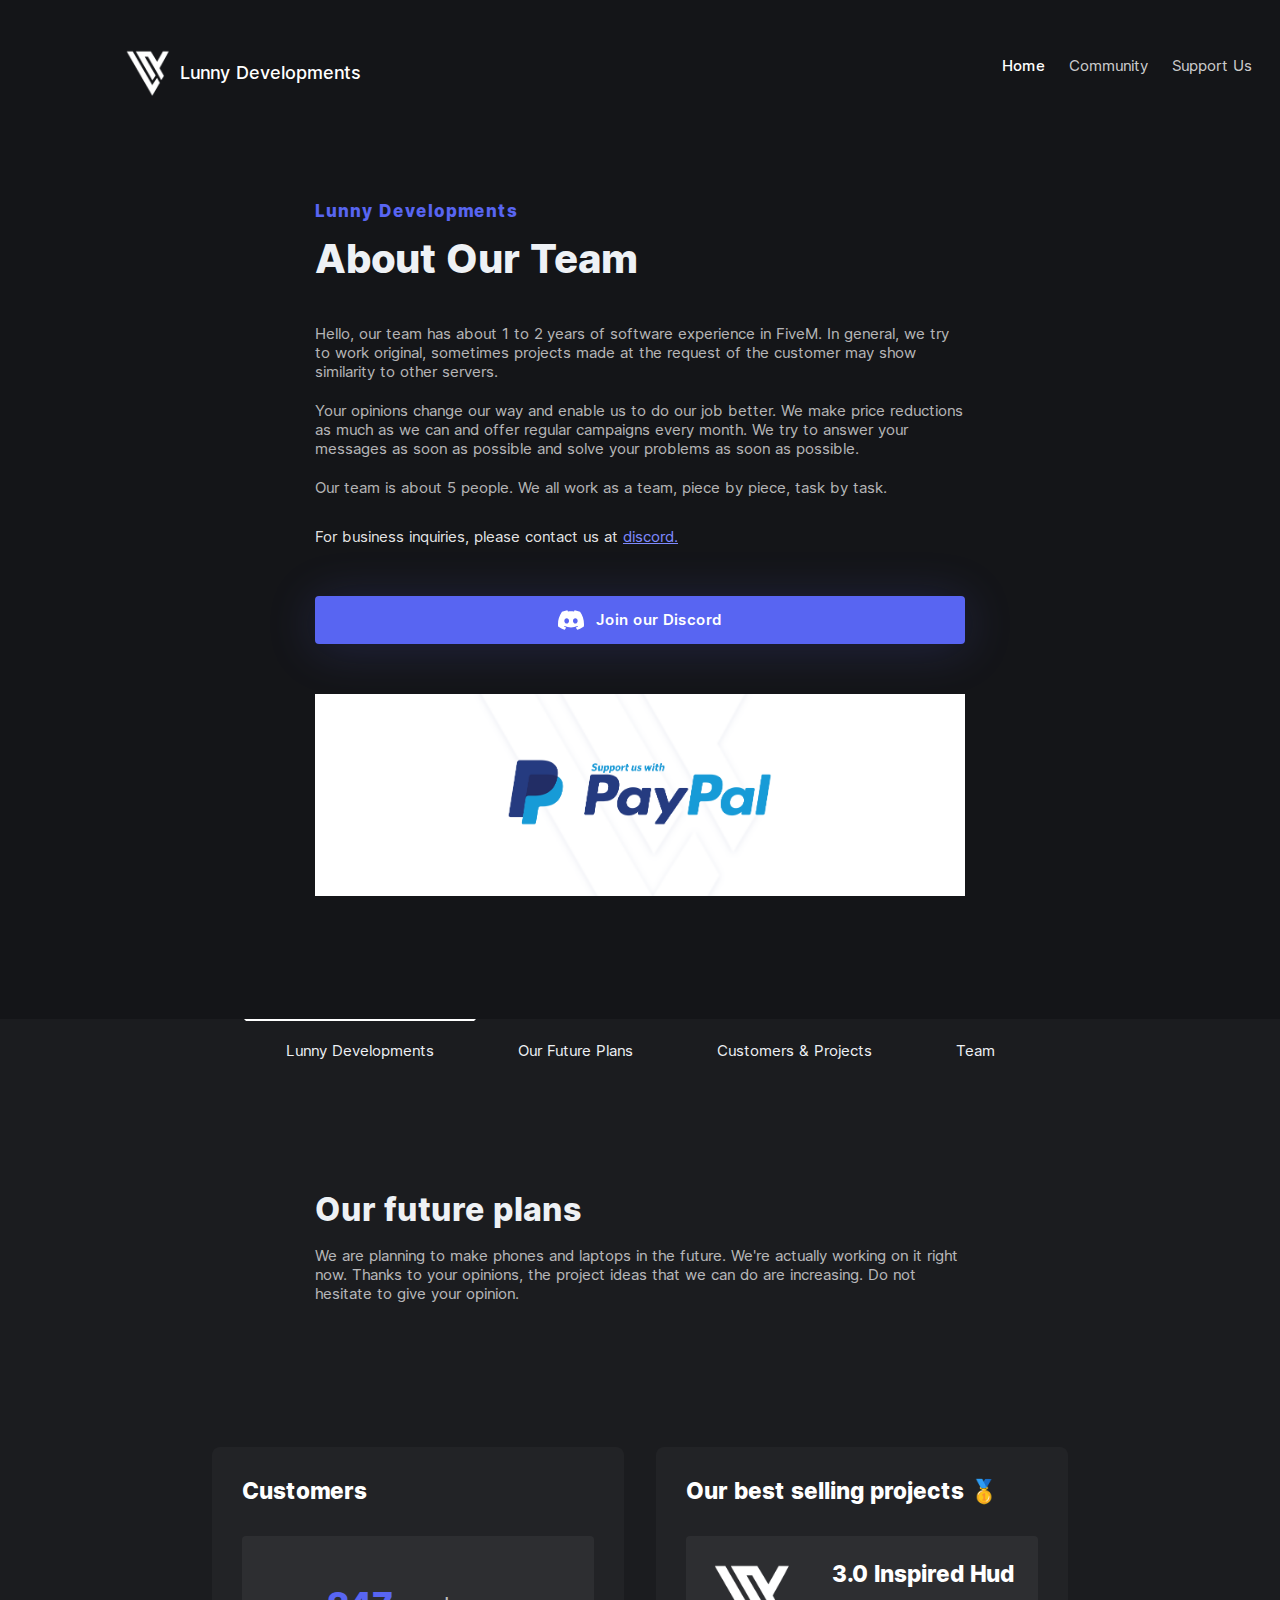
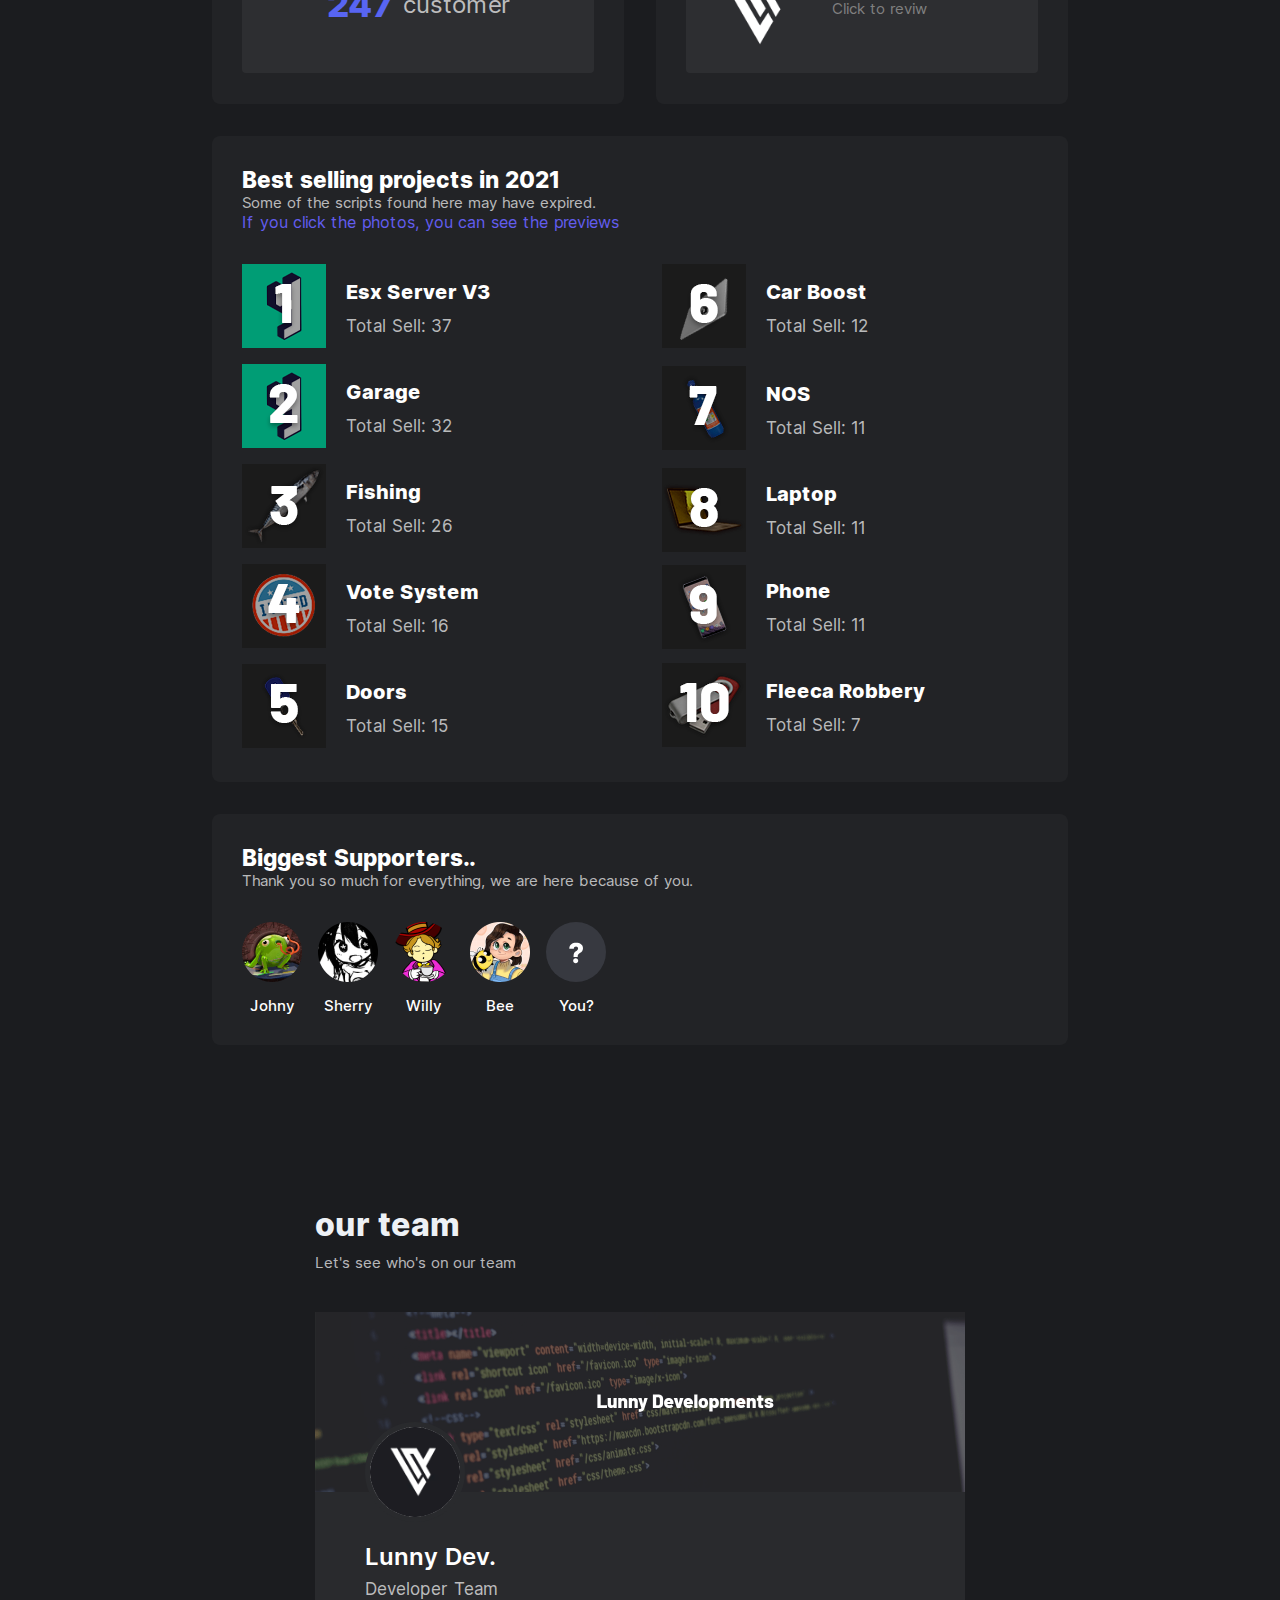
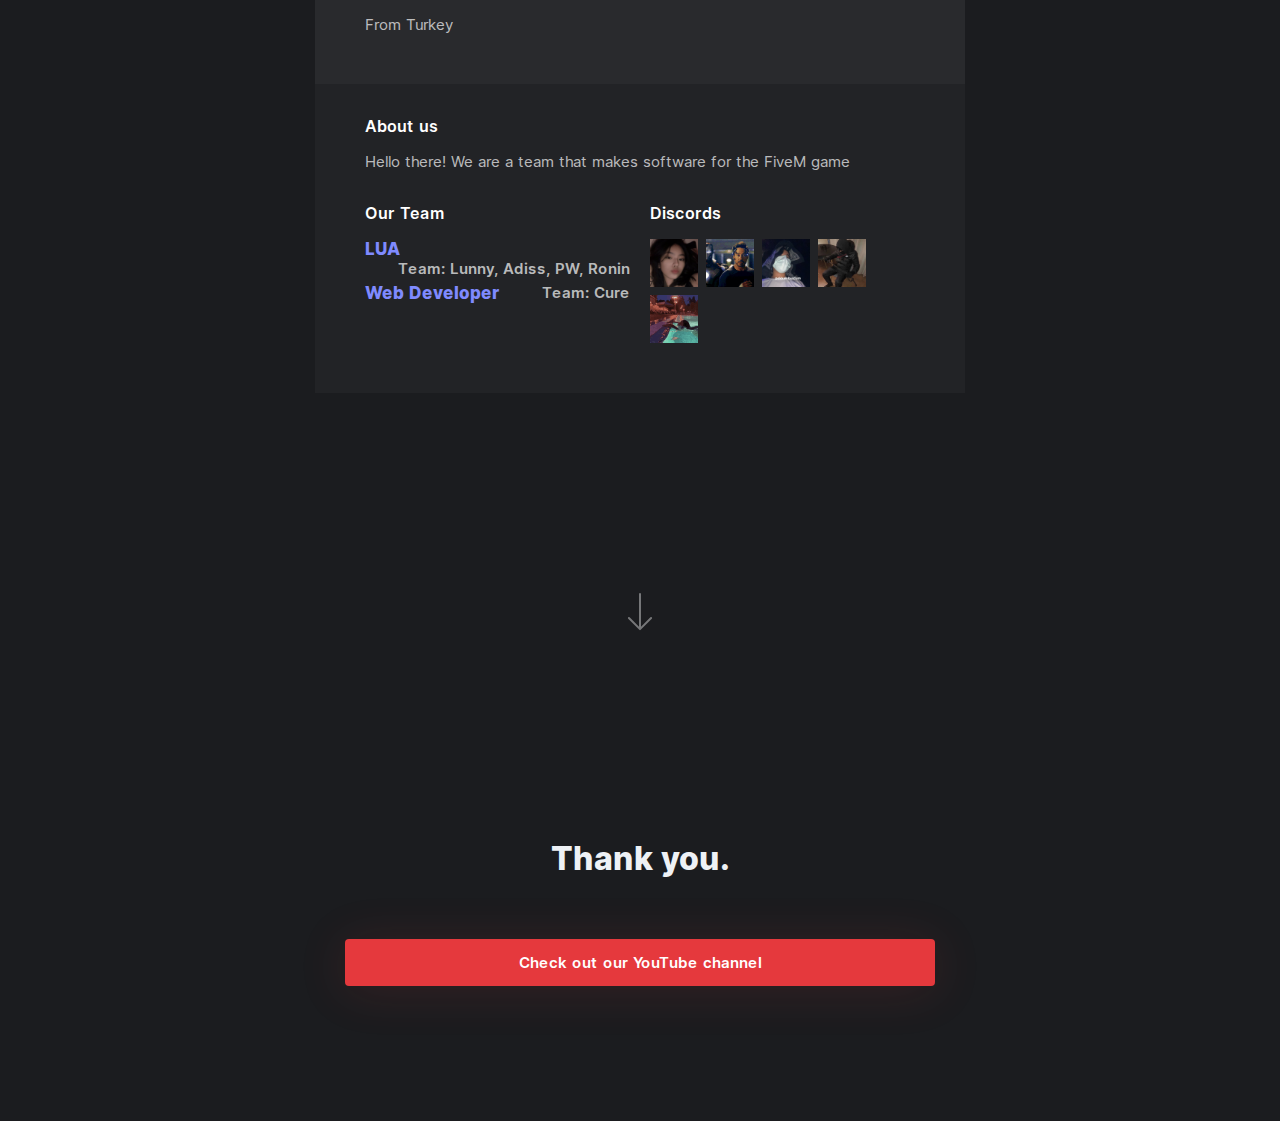
==== commit c97b233f: "Update index.html" ====
--- a/index.html
+++ b/index.html
@@ -57,7 +57,7 @@
                         <svg fill="none" xmlns="http://www.w3.org/2000/svg" viewBox="0 0 100 25" data-v-7aced1d4>
                            <path d="M18.6802 17.1185c-1.3214-.5806-3.9843-3.8842-4.8052-5.1255h.921c1.5217 0 2.8031-1.1413 2.9632-2.64288 0-.08009 0-.14016.02-.20022v-.14015c0-1.6618-1.3614-2.98323-2.9832-2.98323H5.30574C2.38258 6.02652 0 3.64394 0 .720781 0 .320348.320347 0 .700758 0H14.796c4.4048 0 8.9897 3.52381 8.9897 8.98972 0 3.60388-2.1022 6.68728-5.1055 8.12878z" fill="url(#paint0_linear)"></path>
                            <path d="M10.3507 17.0384v4.5649c0 1.3415-1.10117 2.4427-2.44262 2.4427H5.04499c-.40043 0-.72077-.3204-.72077-.7008V13.014c.02002-3.58384 3.9843 1.2814 6.02648 4.0244z" fill="url(#paint1_linear)"></path>
-                           <img src="ld.png" style="width: 7%;">
+                           <img src="images/ld.png" style="width: 7%;">
                            <span style="font-size: 18px; position:relative; bottom: 20px;">Lunny Developments</span>
                            <defs>
                               <linearGradient id="paint0_linear" x1="9.31756" y1="13.1776" x2="12.6465" y2="3.29046" gradientUnits="userSpaceOnUse">
@@ -118,7 +118,7 @@
                            For business inquiries, please contact us at <a href="https://discord.gg/4TCEAANJpv" target="__blank" data-v-300498a6><span class="__cf_email__">discord.</span></a>
                         </p>
                         <div class="button-container" data-v-300498a6><a href="https://discord.gg/4TCEAANJpv" rel="" target="_blank" class="button discord join-button" data-v-db920a26 data-v-cb567758 data-v-300498a6><img src="ld/img/9e72f25.svg" alt="" data-v-db920a26 data-v-300498a6> <span data-v-db920a26 data-v-300498a6>Join our Discord</span></a></div>
-                        <a href="https://www.paypal.com/donate/?business=are7climate%40gmail.com&currency_code=USD&item_name=Donation+Campaign%3A+Website+Ba%C4%9F%C4%B1%C5%9F%C4%B1+%28Cure%29&quantity=1&no_note=1&no_shipping=2&custom=BvBzEHEFepMtBP8W0nADUIwOLTNHqKSb&charset=utf8&email=miracozcan4c%40gmail.com&return=https%3A%2F%2Fwww.yespixelrp.net%2Fdonate%2Fwebsite-bagisi.1%2Fcomplete&cancel_return=https%3A%2F%2Fwww.yespixelrp.net%2Fdonate%2Fwebsite-bagisi.1%2F&notify_url=https%3A%2F%2Fwww.yespixelrp.net%2Fpayment_callback.php%3F_xfProvider%3Dpaypal&cmd=_donations&amount=8" target="_blank" class="banner" data-v-300498a6><img data-platform="desktop" src="paypal.png" class="banner-1" data-v-300498a6> <img data-platform="mobile" src="ld/img/0ee9e60.png" class="banner-3" data-v-300498a6></a>
+                        <a href="https://www.paypal.com/donate/?business=are7climate%40gmail.com&currency_code=USD&item_name=Donation+Campaign%3A+Website+Ba%C4%9F%C4%B1%C5%9F%C4%B1+%28Cure%29&quantity=1&no_note=1&no_shipping=2&custom=BvBzEHEFepMtBP8W0nADUIwOLTNHqKSb&charset=utf8&email=miracozcan4c%40gmail.com&return=https%3A%2F%2Fwww.yespixelrp.net%2Fdonate%2Fwebsite-bagisi.1%2Fcomplete&cancel_return=https%3A%2F%2Fwww.yespixelrp.net%2Fdonate%2Fwebsite-bagisi.1%2F&notify_url=https%3A%2F%2Fwww.yespixelrp.net%2Fpayment_callback.php%3F_xfProvider%3Dpaypal&cmd=_donations&amount=8" target="_blank" class="banner" data-v-300498a6><img data-platform="desktop" src="images/paypal.png" class="banner-1" data-v-300498a6> <img data-platform="mobile" src="ld/img/0ee9e60.png" class="banner-3" data-v-300498a6></a>
                      </div>
                   </div>
                   <!----> 
@@ -464,4 +464,4 @@
     window.scrollTo(0, 2600);
 }
 </script>
-</html>+</html>
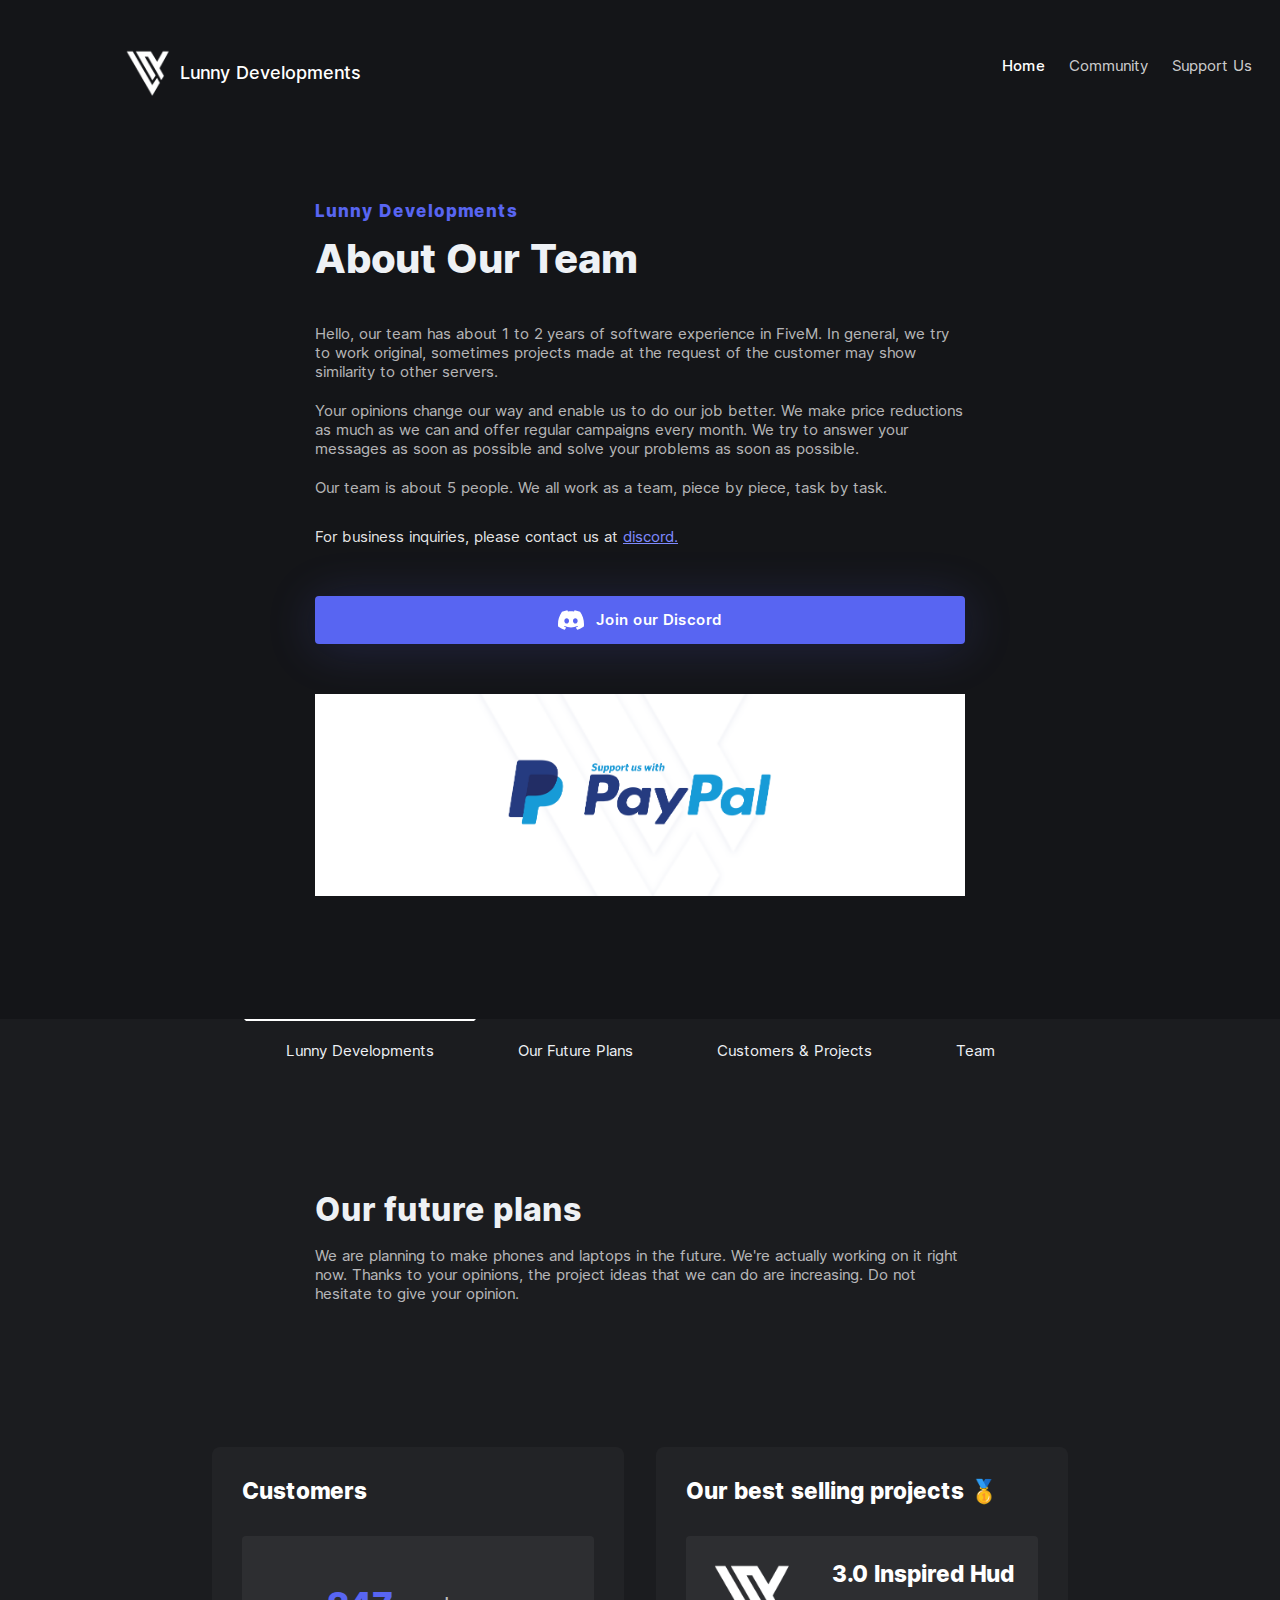
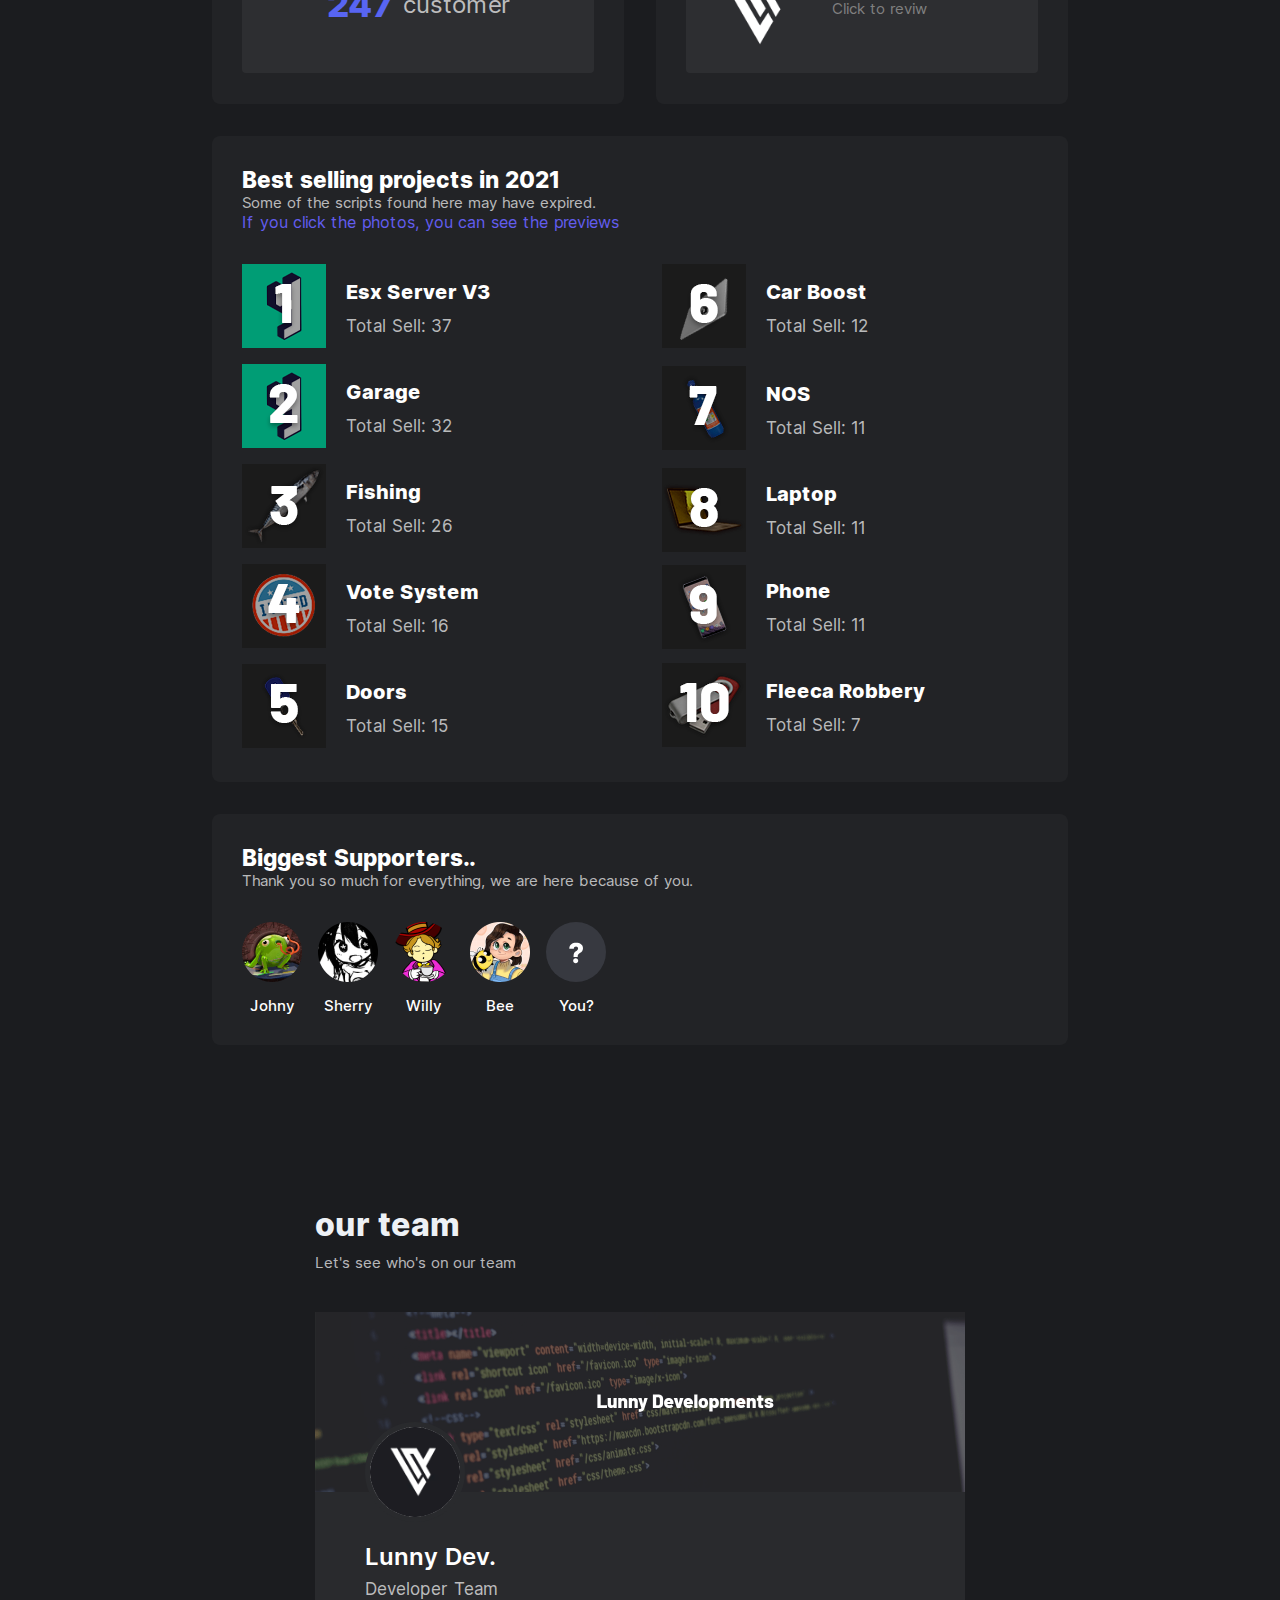
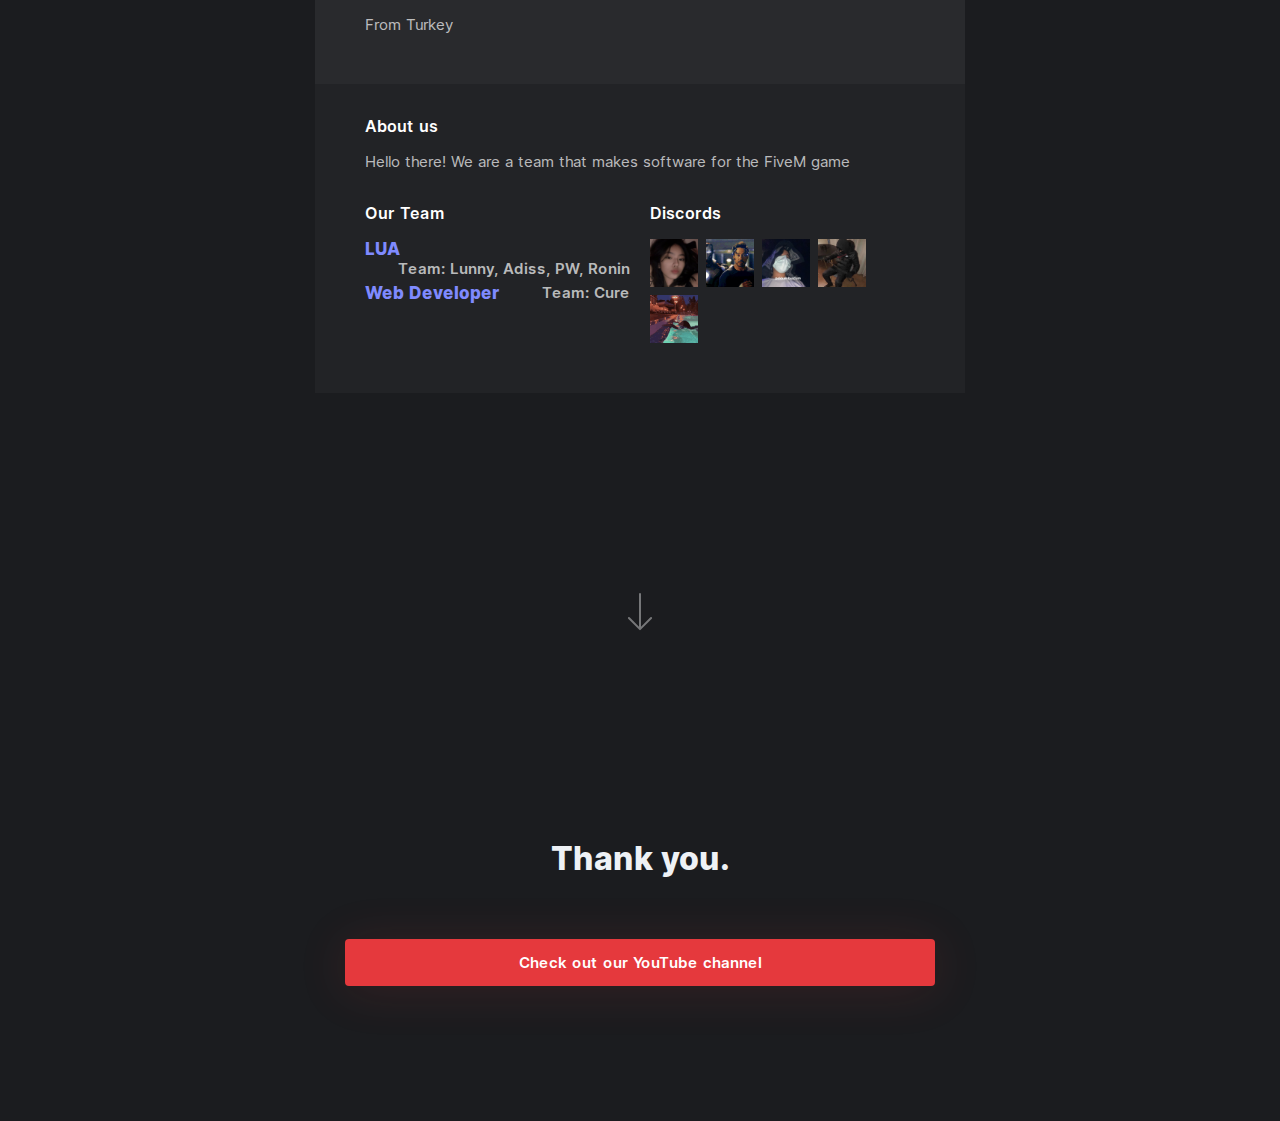
==== commit bfd8e73d: "Update index.html" ====
--- a/index.html
+++ b/index.html
@@ -6,28 +6,28 @@
       <meta data-n-head="ssr" name="viewport" content="width=device-width,initial-scale=1">
       <meta data-n-head="ssr" name="theme-color" content="#e5393d">
       <meta data-n-head="ssr" name="twitter:card" content="summary">
-      <meta data-n-head="ssr" name="twitter:site" content="@rythmfm">
-      <meta data-n-head="ssr" name="twitter:creator" content="@rythmfm">
-      <meta data-n-head="ssr" name="twitter:image" content="rythm.png">
-      <meta data-n-head="ssr" name="twitter:image:alt" content="Rythm logo">
+      <meta data-n-head="ssr" name="twitter:site" content="@lunnydevfm">
+      <meta data-n-head="ssr" name="twitter:creator" content="@lunnydevfm">
+      <meta data-n-head="ssr" name="twitter:image" content="lunnydev.png">
+      <meta data-n-head="ssr" name="twitter:image:alt" content="lunnydev logo">
       <meta data-n-head="ssr" prefix="og: http://ogp.me/ns#" property="og:type" content="website">
       <meta data-n-head="ssr" prefix="og: http://ogp.me/ns#" property="og:locale" content="en_US">
-      <meta data-n-head="ssr" prefix="og: http://ogp.me/ns#" property="og:site_name" content="Rythm">
-      <meta data-n-head="ssr" prefix="og: http://ogp.me/ns#" property="og:image" content="rythm.png">
-      <meta data-n-head="ssr" prefix="og: http://ogp.me/ns#" property="og:image:url" content="rythm.png">
+      <meta data-n-head="ssr" prefix="og: http://ogp.me/ns#" property="og:site_name" content="lunnydev">
+      <meta data-n-head="ssr" prefix="og: http://ogp.me/ns#" property="og:image" content="lunnydev.png">
+      <meta data-n-head="ssr" prefix="og: http://ogp.me/ns#" property="og:image:url" content="lunnydev.png">
       <meta data-n-head="ssr" data-hid="title" name="title" content="Lunny Developments">
-      <meta data-n-head="ssr" data-hid="description" name="description" content="To comply with a notice we received from Youtube - Rythm has ended its service. But don’t kick us out yet! This isn’t the end for us, we’ve been working on something brand new in the music space that will revolutionize how we all listen to music. View our site to learn more.">
-      <meta data-n-head="ssr" data-hid="keywords" name="keywords" content="Rythm, Music, Rhythm, Discord, Bot, Music Bot, Discord Bot, Largest, Largest Bot, Top.gg, Autoplay, Always online, Radio">
+      <meta data-n-head="ssr" data-hid="description" name="description" content="To comply with a notice we received from Youtube - lunnydev has ended its service. But don’t kick us out yet! This isn’t the end for us, we’ve been working on something brand new in the music space that will revolutionize how we all listen to music. View our site to learn more.">
+      <meta data-n-head="ssr" data-hid="keywords" name="keywords" content="lunnydev, Music, lunnydev, Discord, Bot, Music Bot, Discord Bot, Largest, Largest Bot, Top.gg, Autoplay, Always online, Radio">
       <meta data-n-head="ssr" data-hid="twitter:title" name="twitter:title" content="Lunny Developments">
-      <meta data-n-head="ssr" data-hid="twitter:description" name="twitter:description" content="To comply with a notice we received from Youtube - Rythm has ended its service. But don’t kick us out yet! This isn’t the end for us, we’ve been working on something brand new in the music space that will revolutionize how we all listen to music. View our site to learn more.">
+      <meta data-n-head="ssr" data-hid="twitter:description" name="twitter:description" content="To comply with a notice we received from Youtube - lunnydev has ended its service. But don’t kick us out yet! This isn’t the end for us, we’ve been working on something brand new in the music space that will revolutionize how we all listen to music. View our site to learn more.">
       <meta data-n-head="ssr" data-hid="twitter:url" name="twitter:url" content="index.html">
       <meta data-n-head="ssr" data-hid="og:title" prefix="og: http://ogp.me/ns#" property="og:title" content="Lunny Developments">
-      <meta data-n-head="ssr" data-hid="og:description" prefix="og: http://ogp.me/ns#" property="og:description" content="To comply with a notice we received from Youtube - Rythm has ended its service. But don’t kick us out yet! This isn’t the end for us, we’ve been working on something brand new in the music space that will revolutionize how we all listen to music. View our site to learn more.">
+      <meta data-n-head="ssr" data-hid="og:description" prefix="og: http://ogp.me/ns#" property="og:description" content="To comply with a notice we received from Youtube - lunnydev has ended its service. But don’t kick us out yet! This isn’t the end for us, we’ve been working on something brand new in the music space that will revolutionize how we all listen to music. View our site to learn more.">
       <meta data-n-head="ssr" data-hid="og:url" prefix="og: http://ogp.me/ns#" property="og:url" content="index.html">
       <meta data-n-head="ssr" data-hid="canonical" rel="canonical" href="index.html">
       <link data-n-head="ssr" rel="icon" type="image/png" href="favicon.png">
       <link data-n-head="ssr" rel="shortcut-icon" type="image/png" href="favicon.png">
-      <link data-n-head="ssr" rel="apple-touch-icon" type="image/png" href="rythm.png">
+      <link data-n-head="ssr" rel="apple-touch-icon" type="image/png" href="lunnydev.png">
       <link data-n-head="ssr" data-hid="canonical" rel="canonical" href="index.html">
       <script data-n-head="ssr" data-hid="ce-snapshot-name">window.CE_SNAPSHOT_NAME="default"</script><script data-n-head="ssr" src="../script.crazyegg.com/pages/scripts/0103/5774.js" type="text/javascript" async defer></script>
       <link rel="modulepreload" href="ld/1b79cc0.modern.js" as="script">
@@ -57,7 +57,7 @@
                         <svg fill="none" xmlns="http://www.w3.org/2000/svg" viewBox="0 0 100 25" data-v-7aced1d4>
                            <path d="M18.6802 17.1185c-1.3214-.5806-3.9843-3.8842-4.8052-5.1255h.921c1.5217 0 2.8031-1.1413 2.9632-2.64288 0-.08009 0-.14016.02-.20022v-.14015c0-1.6618-1.3614-2.98323-2.9832-2.98323H5.30574C2.38258 6.02652 0 3.64394 0 .720781 0 .320348.320347 0 .700758 0H14.796c4.4048 0 8.9897 3.52381 8.9897 8.98972 0 3.60388-2.1022 6.68728-5.1055 8.12878z" fill="url(#paint0_linear)"></path>
                            <path d="M10.3507 17.0384v4.5649c0 1.3415-1.10117 2.4427-2.44262 2.4427H5.04499c-.40043 0-.72077-.3204-.72077-.7008V13.014c.02002-3.58384 3.9843 1.2814 6.02648 4.0244z" fill="url(#paint1_linear)"></path>
-                           <img src="images/ld.png" style="width: 7%;">
+                           <img src="ld.png" style="width: 7%;">
                            <span style="font-size: 18px; position:relative; bottom: 20px;">Lunny Developments</span>
                            <defs>
                               <linearGradient id="paint0_linear" x1="9.31756" y1="13.1776" x2="12.6465" y2="3.29046" gradientUnits="userSpaceOnUse">
@@ -118,7 +118,7 @@
                            For business inquiries, please contact us at <a href="https://discord.gg/4TCEAANJpv" target="__blank" data-v-300498a6><span class="__cf_email__">discord.</span></a>
                         </p>
                         <div class="button-container" data-v-300498a6><a href="https://discord.gg/4TCEAANJpv" rel="" target="_blank" class="button discord join-button" data-v-db920a26 data-v-cb567758 data-v-300498a6><img src="ld/img/9e72f25.svg" alt="" data-v-db920a26 data-v-300498a6> <span data-v-db920a26 data-v-300498a6>Join our Discord</span></a></div>
-                        <a href="https://www.paypal.com/donate/?business=are7climate%40gmail.com&currency_code=USD&item_name=Donation+Campaign%3A+Website+Ba%C4%9F%C4%B1%C5%9F%C4%B1+%28Cure%29&quantity=1&no_note=1&no_shipping=2&custom=BvBzEHEFepMtBP8W0nADUIwOLTNHqKSb&charset=utf8&email=miracozcan4c%40gmail.com&return=https%3A%2F%2Fwww.yespixelrp.net%2Fdonate%2Fwebsite-bagisi.1%2Fcomplete&cancel_return=https%3A%2F%2Fwww.yespixelrp.net%2Fdonate%2Fwebsite-bagisi.1%2F&notify_url=https%3A%2F%2Fwww.yespixelrp.net%2Fpayment_callback.php%3F_xfProvider%3Dpaypal&cmd=_donations&amount=8" target="_blank" class="banner" data-v-300498a6><img data-platform="desktop" src="images/paypal.png" class="banner-1" data-v-300498a6> <img data-platform="mobile" src="ld/img/0ee9e60.png" class="banner-3" data-v-300498a6></a>
+                        <a href="https://www.paypal.com/donate/?business=are7climate%40gmail.com&currency_code=USD&item_name=Donation+Campaign%3A+Website+Ba%C4%9F%C4%B1%C5%9F%C4%B1+%28Cure%29&quantity=1&no_note=1&no_shipping=2&custom=BvBzEHEFepMtBP8W0nADUIwOLTNHqKSb&charset=utf8&email=miracozcan4c%40gmail.com&return=https%3A%2F%2Fwww.yespixelrp.net%2Fdonate%2Fwebsite-bagisi.1%2Fcomplete&cancel_return=https%3A%2F%2Fwww.yespixelrp.net%2Fdonate%2Fwebsite-bagisi.1%2F&notify_url=https%3A%2F%2Fwww.yespixelrp.net%2Fpayment_callback.php%3F_xfProvider%3Dpaypal&cmd=_donations&amount=8" target="_blank" class="banner" data-v-300498a6><img data-platform="desktop" src="paypal.png" class="banner-1" data-v-300498a6> <img data-platform="mobile" src="ld/img/0ee9e60.png" class="banner-3" data-v-300498a6></a>
                      </div>
                   </div>
                   <!----> 
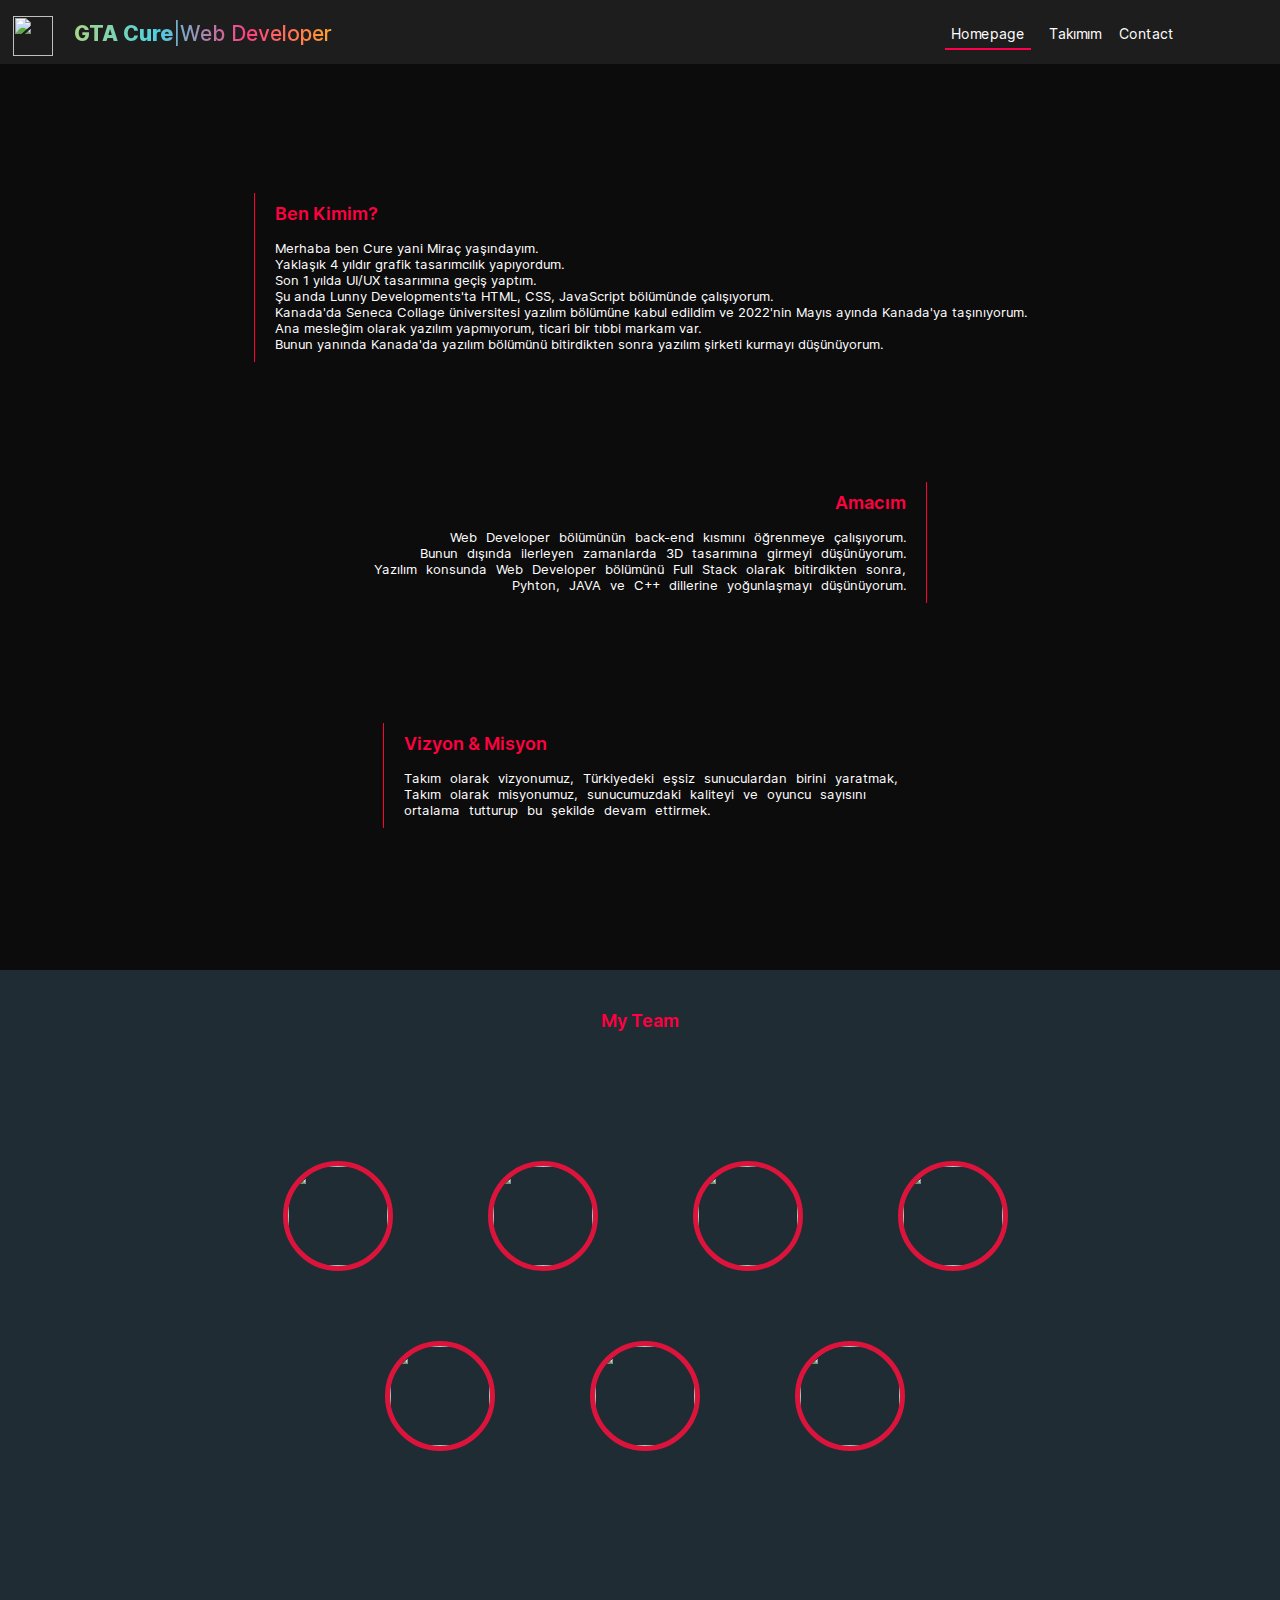
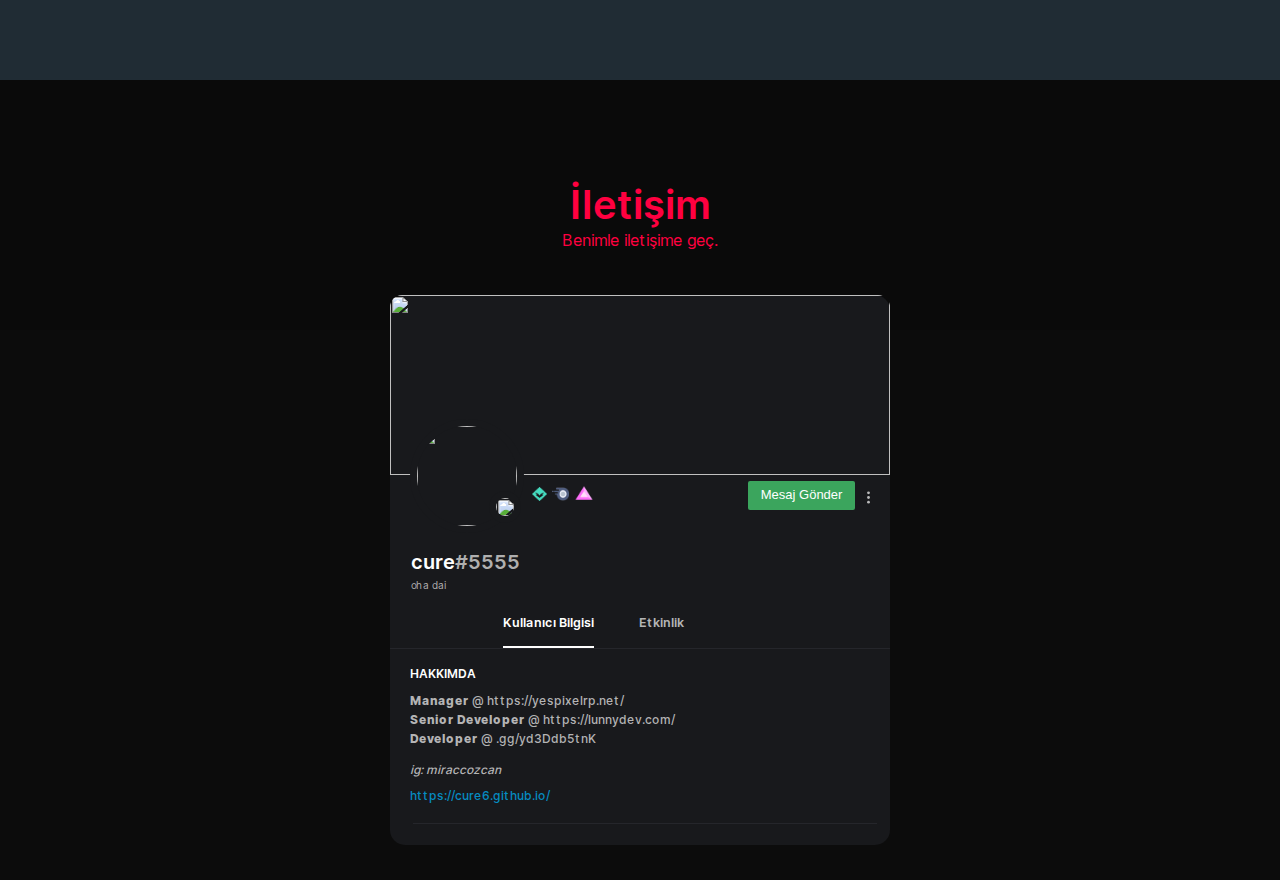
==== commit 56b6f17a: "Add files via upload" ====
--- a/index.html
+++ b/index.html
@@ -1,467 +1,455 @@
-<!doctype html>
-<html data-n-head-ssr lang="en" data-n-head="%7B%22lang%22:%7B%22ssr%22:%22en%22%7D%7D">
-   <head>
-      <title>Lunny Developments</title>
-      <meta data-n-head="ssr" charset="utf-8">
-      <meta data-n-head="ssr" name="viewport" content="width=device-width,initial-scale=1">
-      <meta data-n-head="ssr" name="theme-color" content="#e5393d">
-      <meta data-n-head="ssr" name="twitter:card" content="summary">
-      <meta data-n-head="ssr" name="twitter:site" content="@lunnydevfm">
-      <meta data-n-head="ssr" name="twitter:creator" content="@lunnydevfm">
-      <meta data-n-head="ssr" name="twitter:image" content="lunnydev.png">
-      <meta data-n-head="ssr" name="twitter:image:alt" content="lunnydev logo">
-      <meta data-n-head="ssr" prefix="og: http://ogp.me/ns#" property="og:type" content="website">
-      <meta data-n-head="ssr" prefix="og: http://ogp.me/ns#" property="og:locale" content="en_US">
-      <meta data-n-head="ssr" prefix="og: http://ogp.me/ns#" property="og:site_name" content="lunnydev">
-      <meta data-n-head="ssr" prefix="og: http://ogp.me/ns#" property="og:image" content="lunnydev.png">
-      <meta data-n-head="ssr" prefix="og: http://ogp.me/ns#" property="og:image:url" content="lunnydev.png">
-      <meta data-n-head="ssr" data-hid="title" name="title" content="Lunny Developments">
-      <meta data-n-head="ssr" data-hid="description" name="description" content="To comply with a notice we received from Youtube - lunnydev has ended its service. But don’t kick us out yet! This isn’t the end for us, we’ve been working on something brand new in the music space that will revolutionize how we all listen to music. View our site to learn more.">
-      <meta data-n-head="ssr" data-hid="keywords" name="keywords" content="lunnydev, Music, lunnydev, Discord, Bot, Music Bot, Discord Bot, Largest, Largest Bot, Top.gg, Autoplay, Always online, Radio">
-      <meta data-n-head="ssr" data-hid="twitter:title" name="twitter:title" content="Lunny Developments">
-      <meta data-n-head="ssr" data-hid="twitter:description" name="twitter:description" content="To comply with a notice we received from Youtube - lunnydev has ended its service. But don’t kick us out yet! This isn’t the end for us, we’ve been working on something brand new in the music space that will revolutionize how we all listen to music. View our site to learn more.">
-      <meta data-n-head="ssr" data-hid="twitter:url" name="twitter:url" content="index.html">
-      <meta data-n-head="ssr" data-hid="og:title" prefix="og: http://ogp.me/ns#" property="og:title" content="Lunny Developments">
-      <meta data-n-head="ssr" data-hid="og:description" prefix="og: http://ogp.me/ns#" property="og:description" content="To comply with a notice we received from Youtube - lunnydev has ended its service. But don’t kick us out yet! This isn’t the end for us, we’ve been working on something brand new in the music space that will revolutionize how we all listen to music. View our site to learn more.">
-      <meta data-n-head="ssr" data-hid="og:url" prefix="og: http://ogp.me/ns#" property="og:url" content="index.html">
-      <meta data-n-head="ssr" data-hid="canonical" rel="canonical" href="index.html">
-      <link data-n-head="ssr" rel="icon" type="image/png" href="favicon.png">
-      <link data-n-head="ssr" rel="shortcut-icon" type="image/png" href="favicon.png">
-      <link data-n-head="ssr" rel="apple-touch-icon" type="image/png" href="lunnydev.png">
-      <link data-n-head="ssr" data-hid="canonical" rel="canonical" href="index.html">
-      <script data-n-head="ssr" data-hid="ce-snapshot-name">window.CE_SNAPSHOT_NAME="default"</script><script data-n-head="ssr" src="../script.crazyegg.com/pages/scripts/0103/5774.js" type="text/javascript" async defer></script>
-      <link rel="modulepreload" href="ld/1b79cc0.modern.js" as="script">
-      <link rel="modulepreload" href="ld/fc0b37f.modern.js" as="script">
-      <link rel="modulepreload" href="ld/3b1f130.modern.js" as="script">
-      <link rel="modulepreload" href="ld/1373754.modern.js" as="script">
-      <link rel="modulepreload" href="ld/cd7a30c.modern.js" as="script">
-      <link rel="modulepreload" href="ld/3909930.modern.js" as="script">
-      <link rel="modulepreload" href="java.js" as="script">
-      <style data-vue-ssr-id="019e1cef:0 84455a9e:0 6dc5a14e:0 9c20b24e:0 121e9704:0 0491082a:0 2e107364:0 457bed1d:0 6135c05c:0 05b46b1e:0 7bf26fd6:0 7bac6383:0 fd2d3a4a:0 5154d826:0 2ff2191e:0 db7e1090:0 286e2ef0:0 0e878ed4:0 0b3bf45f:0 b15a378e:0 32019891:0 604d0441:0 3b0748ee:0">.nuxt-progress{position:fixed;top:0;left:0;right:0;height:2px;width:0;opacity:1;transition:width .1s,opacity .4s;background-color:#e5393d;z-index:999999}.nuxt-progress.nuxt-progress-notransition{transition:none}.nuxt-progress-failed{background-color:red}@font-face{font-family:Inter;font-style:normal;font-weight:400;font-display:swap;src:url(ld/fonts/Inter-Regular.c8ba52b.woff2) format("woff2"),url(ld/fonts/Inter-Regular.8c206db.woff) format("woff")}@font-face{font-family:Inter;font-style:normal;font-weight:500;font-display:swap;src:url(ld/fonts/Inter-Medium.293fd13.woff2) format("woff2"),url(ld/fonts/Inter-Medium.9053572.woff) format("woff")}@font-face{font-family:Inter;font-style:normal;font-weight:600;font-display:swap;src:url(ld/fonts/Inter-SemiBold.b5f0f10.woff2) format("woff2"),url(ld/fonts/Inter-SemiBold.cca62d2.woff) format("woff")}@font-face{font-family:Inter;font-style:normal;font-weight:800;font-display:swap;src:url(ld/fonts/Inter-ExtraBold.cbe0ae4.woff2) format("woff2"),url(ld/fonts/Inter-ExtraBold.d0fa3bb.woff) format("woff")}html{font-family:Inter,"Source Sans Pro",-apple-system,BlinkMacSystemFont,"Segoe UI",Roboto,"Helvetica Neue",Arial,sans-serif;font-size:15px;word-spacing:1px;-ms-text-size-adjust:100%;-webkit-text-size-adjust:100%;-moz-osx-font-smoothing:grayscale;-webkit-font-smoothing:antialiased;box-sizing:border-box}body,html{background:#141518;color:hsla(0,0%,100%,.7)}*,:after,:before{box-sizing:border-box;margin:0}.wrapper{max-width:100%;min-height:100vh;display:flex;flex-direction:column}.wrapper>div{width:100%}.navbar[data-v-7aced1d4]{position:sticky;background-color:#141518;top:0;z-index:20}.navbar.bg[data-v-7aced1d4]{background:hsla(0,0%,100%,.03)}.navbar>.container[data-v-7aced1d4]>:first-child,.navbar>.container[data-v-7aced1d4]>:last-child{line-height:0}.navbar>.container[data-v-7aced1d4]>:first-child,.navbar>.container[data-v-7aced1d4]>:first-child:hover,.navbar>.container[data-v-7aced1d4]>:last-child,.navbar>.container[data-v-7aced1d4]>:last-child:hover{text-decoration:none}.navbar>.container[data-v-7aced1d4]>:first-child{padding:0;margin:48px 12px 32px}@media only screen and (max-width:960px){.navbar>.container[data-v-7aced1d4]>:first-child{margin:48px 16px 48px 0}}@media only screen and (max-width:720px){.navbar>.container[data-v-7aced1d4]>:first-child{margin:24px 0}}.navbar>.container>:first-child>svg[data-v-7aced1d4]{width:auto;height:24px}.navbar>.container[data-v-7aced1d4]>:last-child{position:absolute;top:12px;right:16px;margin:0;padding:8px}.navbar>.container>div[data-v-7aced1d4],.navbar>.container[data-v-7aced1d4]{display:flex;align-items:center}@media only screen and (max-width:720px){.navbar>.container>div[data-v-7aced1d4],.navbar>.container[data-v-7aced1d4]{flex-direction:column;align-items:flex-start}}.navbar>.container>div[data-v-7aced1d4]{justify-content:flex-end;flex-grow:1}@media only screen and (max-width:720px){.navbar>.container>div[data-v-7aced1d4]{border-bottom:1px solid hsla(0,0%,100%,.18);width:100%;padding:4px 0 16px}}@media only screen and (max-width:720px){.navbar>.container>div.mobile-hidden[data-v-7aced1d4]{display:none}}.navbar>.container>div>.icon[data-v-7aced1d4]{line-height:0;margin:0 8px 0 24px;padding:6px;border-radius:50%;background:hsla(0,0%,100%,.05);transition:background .2s ease-in-out}@media only screen and (max-width:720px){.navbar>.container>div>.icon[data-v-7aced1d4]{margin:8px 0}}.navbar>.container>div>.icon[data-v-7aced1d4]:hover{background:hsla(0,0%,100%,.15)}.navbar>.container>div>.icon:hover>svg path[data-v-7aced1d4]{fill-opacity:.8}.navbar>.container>div>.icon>svg[data-v-7aced1d4]{width:22px;height:22px}@media only screen and (max-width:960px){.navbar>.container a[data-v-7aced1d4]{padding:8px 12px;margin:0 8px}}@media only screen and (max-width:720px){.navbar>.container a[data-v-7aced1d4]{padding:8px 0;margin:8px 0}}@media only screen and (max-width:720px){.navbar>.container a.mobile-hidden[data-v-7aced1d4]{display:none}}@media only screen and (max-width:960px)and (min-width:721px){.navbar>.container a.tablet-hidden[data-v-7aced1d4]{display:none}}@media only screen and (min-width:961px){.navbar>.container a.desktop-hidden[data-v-7aced1d4]{display:none}}.navbar>.container a svg[data-v-7aced1d4]{color:#fff;width:32px;height:32px}.container[data-v-6130c220]{max-width:1280px;margin:0 auto}@media only screen and (max-width:1280px){.container[data-v-6130c220]{max-width:calc(100% - 32px);margin:0 16px}}@media only screen and (max-width:960px){.container[data-v-6130c220]{max-width:calc(100% - 48px);margin:0 24px}}.navbar-link[data-v-235d3f2d]{color:hsla(0,0%,100%,.8);text-decoration:none;transition:color .2s ease-in-out;padding:4px;margin:0 8px;font-weight:400}@media only screen and (max-width:960px){.navbar-link[data-v-235d3f2d]{padding:8px;margin:4px 0}}.navbar-link.active[data-v-235d3f2d]{color:#fff;font-weight:500}.navbar-link[data-v-235d3f2d]:hover{color:#fff;text-decoration:underline}a[data-v-db920a26]{color:#61a6ff;transition:color .2s ease-in-out}a[data-v-db920a26]:hover{color:#fff}a.discord[data-v-db920a26]{color:#5865f2}a.discord[data-v-db920a26]:hover{color:rgba(88,101,242,.8)}@media only screen and (max-width:720px){[data-platform=desktop]{display:none}}@media only screen and (min-width:720px){[data-platform=mobile]{display:none}}.message[data-v-1df2bb44]{margin-bottom:123px}.stats[data-v-1df2bb44]{margin-top:100px}.colored-container[data-v-1df2bb44]{background-color:#1b1c1f;overflow:hidden}.img-layer[data-v-1df2bb44]{position:fixed;left:0;top:0;width:100%;height:100%;z-index:0;background:linear-gradient(0deg,hsla(0,0%,100%,.04),hsla(0,0%,100%,.04)),url(ld/img/723ab0d.png);background-color:#141518;background-size:cover;-webkit-backdrop-filter:blur(80px);backdrop-filter:blur(80px)}.site-container[data-v-1df2bb44]{margin-left:auto;margin-right:auto}.eyebrow[data-v-300498a6]{margin-bottom:12px}.banner[data-v-300498a6]{display:flex;justify-content:center}.banner-1[data-v-300498a6],.banner-3[data-v-300498a6]{cursor:pointer}.banner-1[data-v-300498a6]{width:100%}a[data-v-300498a6]{color:#7f8afe}.title[data-v-300498a6]{font-size:40px!important;margin:0 0 40px!important}.button-container[data-v-300498a6]{display:grid;grid-template-columns:repeat(auto-fit,minmax(250px,1fr));margin-top:50px;margin-bottom:50px;grid-gap:20px;gap:20px}.join-button[data-v-300498a6],.newsletter-button[data-v-300498a6]{display:flex!important;flex-wrap:nowrap;justify-content:center;width:auto}.join-button span[data-v-300498a6],.newsletter-button span[data-v-300498a6]{white-space:nowrap}.join-button img[data-v-300498a6],.newsletter-button img[data-v-300498a6]{margin-right:12px;width:26px}.join-button[data-v-300498a6]{box-shadow:0 4px 50px rgba(88,101,242,.2)}.newsletter-button[data-v-300498a6]{background:#66697e!important;box-shadow:0 4px 50px rgba(102,105,126,.2)}.message-container[data-v-300498a6]{display:inline-grid;grid-gap:20px;gap:20px;margin-bottom:30px}.contact-notice[data-v-300498a6]{color:hsla(0,0%,100%,.9)}.container[data-v-300498a6]{display:flex;align-items:center;flex-direction:column;margin-top:70px}.container-inner[data-v-300498a6]{max-width:650px;margin:0 30px;width:calc(100% - 60px)}.notice[data-v-300498a6]{position:relative;border-radius:15px;padding:20px;margin-bottom:1.875rem;background-color:#1b1d2e;color:#fff;border:.1875rem solid #5865f2}.notice .notice__title[data-v-300498a6]{margin-bottom:.5rem}.notice .notice__close[data-v-300498a6]{position:absolute;top:0;right:0;transform:translateX(50%) translateY(-50%);background-color:#1b1d2e;border-radius:100%;padding:.5rem;border:.1875rem solid #5865f2;display:flex;cursor:pointer}.notice .notice__close svg[data-v-300498a6]{width:.5rem;height:.5rem}.eyebrow[data-v-7c73fa18]{color:#5865f2;font-weight:700;font-size:17px;letter-spacing:1px;line-height:1.25}.headline-main[data-v-841db4a4]{color:#eef1f5;font-weight:900;font-size:32px;line-height:1.25;margin:8px 0}.button[data-v-cb567758]{padding:14px 28px;text-decoration:none;border-radius:4px;font-weight:600;display:inline-block;transition:color .2s ease-in-out,background .2s ease-in-out;background:rgba(114,118,135,.4);color:#fff}.button[data-v-cb567758]:not([disabled]):focus,.button[data-v-cb567758]:not([disabled]):hover{background:rgba(114,118,135,.6);color:#fff}.button[data-v-cb567758]:not([disabled]):focus{outline:2px solid rgba(97,166,255,.85)}.button.dim[data-v-cb567758]{background:rgba(114,118,135,.2);color:#fff}.button.dim[data-v-cb567758]:not([disabled]):focus,.button.dim[data-v-cb567758]:not([disabled]):hover{background:rgba(114,118,135,.4);color:#fff}.button.light[data-v-cb567758]{background:#fff;color:#141518}.button.light[data-v-cb567758]:not([disabled]):focus,.button.light[data-v-cb567758]:not([disabled]):hover{background:hsla(0,0%,100%,.8);color:#141518}.button.outline[data-v-cb567758]{background:0 0;box-shadow:inset 0 0 0 1px #fff;color:#fff}.button.outline[data-v-cb567758]:not([disabled]):focus,.button.outline[data-v-cb567758]:not([disabled]):hover{background:#fff;color:#141518}.button.discord[data-v-cb567758]{background:#5865f2;color:#fff}.button.discord[data-v-cb567758]:not([disabled]):focus,.button.discord[data-v-cb567758]:not([disabled]):hover{background:rgba(88,101,242,.8);color:#fff}.button.danger[data-v-cb567758]{background:rgba(255,71,71,.30196);border:1px solid rgba(255,71,71,.6);color:#fff;box-shadow:0 4px 50px 0 rgba(255,71,71,.2);font-weight:700}.button.danger[data-v-cb567758]:not([disabled]):focus,.button.danger[data-v-cb567758]:not([disabled]):hover{background:rgba(255,71,71,.8)}.button[disabled][data-v-cb567758]{opacity:.5;cursor:not-allowed}.button.slim[data-v-cb567758]{padding:10px 18px;font-size:13px}.anchors[data-v-0faf5e51]{z-index:100;position:sticky;top:104px;display:flex;justify-content:center;background-color:#1b1c1f}@media only screen and (max-width:720px){.anchors[data-v-0faf5e51]{display:none}}.anchors[data-top=true][data-v-0faf5e51]{-webkit-backdrop-filter:blur(4px);backdrop-filter:blur(4px);background-color:rgba(27,28,31,.7)}.anchor[data-v-0faf5e51]{text-decoration:none;-webkit-user-select:none;-moz-user-select:none;-ms-user-select:none;user-select:none;color:#eef1f5;padding:20px 40px;cursor:pointer;border:2px solid transparent}.anchor[data-selected=true][data-v-0faf5e51]{border-top:2px solid #fff}.anchor-content[data-v-0faf5e51]{padding-bottom:127px}.largest-session-container[data-v-840de9f6]{display:grid;grid-template-rows:auto 1fr}.top-songs-container[data-v-840de9f6]{display:grid;grid-gap:44px;gap:44px;grid-template-columns:1fr 1fr}.top-songs-container>div[data-v-840de9f6]{display:grid;grid-gap:12px;gap:12px}@media(max-width:932px){.top-songs-container[data-v-840de9f6]{grid-template-columns:auto}}@media(max-width:932px)and (min-width:484px){.small-container[data-v-840de9f6]{width:420px}}@media(max-width:484px){.small-container[data-v-840de9f6]{width:100%}}.stats-container[data-v-840de9f6]{max-width:872px;display:inline-grid;grid-gap:32px;gap:32px;grid-template-rows:auto auto}.average-listening-party-container[data-v-840de9f6]{display:inline-grid;grid-template-columns:repeat(auto-fit,60px);width:100%;grid-gap:16px;gap:16px}.person img[data-v-840de9f6]{width:60px;height:60px}.person p[data-v-840de9f6]{text-align:center;color:#fff;margin-top:10px;font-weight:500}.stats-row[data-v-840de9f6]{display:grid;grid-template-columns:1fr 1fr;grid-gap:32px;gap:32px;justify-content:center;width:100%}@media(max-width:932px)and (min-width:484px){.stats-row[data-v-840de9f6]{grid-template-columns:420px}}@media(max-width:484px){.stats-row[data-v-840de9f6]{grid-template-columns:calc(100% - 64px);justify-content:center}}.span-2[data-v-840de9f6]{width:100%}@media(min-width:932px){.span-2[data-v-840de9f6]{grid-column:span 2}}.song-title[data-v-840de9f6]{margin-bottom:12px}.song-icon[data-v-840de9f6]{margin-right:32px}.largest-session[data-v-840de9f6],.top-played[data-v-840de9f6]{height:calc(100% - 60px)}.top-played[data-v-840de9f6]{display:flex;flex-direction:row}.headline[data-v-840de9f6]{margin-bottom:16px}.top-played-icon[data-v-840de9f6]{width:90px;height:90px}@media only screen and (max-width:720px){.top-played-icon[data-v-840de9f6]{display:none}}.statistic-inner[data-v-840de9f6]{margin-top:32px}.inner-background[data-v-840de9f6]{background-color:hsla(0,0%,100%,.05);border-radius:4px;padding:24px}.stat-big-number[data-v-840de9f6]{color:#5865f2;font-weight:800;font-size:35px;margin-right:10px}.headline-container-stats[data-v-840de9f6]{margin:56px 0}.statistic-container[data-v-840de9f6]{background-color:hsla(0,0%,100%,.03);padding:30px;border-radius:8px}.song-title[data-v-840de9f6],.statistic-title[data-v-840de9f6]{color:#fff}.graph[data-v-840de9f6]{margin-top:40px;width:100%}.container[data-v-840de9f6]{display:flex;align-items:center;flex-direction:column}.container-inner[data-v-840de9f6]{max-width:650px;margin:0 30px;width:calc(100% - 60px)}.largest-session[data-v-840de9f6]{font-size:24px;display:flex;align-items:center;justify-content:center;padding:40px 0;height:137px;margin:32px 0 0}.image[data-v-b59e18c4]{width:84px;height:84px;margin-right:20px}.song[data-v-b59e18c4]{display:flex;flex-direction:row;align-items:center}.song-title[data-v-b59e18c4]{margin-bottom:12px;font-size:20px;color:#fff}.song-author[data-v-b59e18c4]{font-size:17px}.header[data-v-7495a41f]{margin:0 auto 60px}.reviews[data-v-7495a41f]{overflow-x:hidden;padding:80px 30px;display:flex;flex-direction:column;justify-content:center;position:relative}@-webkit-keyframes scroll-data-v-7495a41f{0%{transform:translateX(-1680px)}to{transform:translateX(1680px)}}@keyframes scroll-data-v-7495a41f{0%{transform:translateX(-1680px)}to{transform:translateX(1680px)}}.reviews-list[data-v-7495a41f]{justify-content:center;display:grid;grid-gap:20px;gap:20px;flex-direction:column}.reviews-list>[data-v-7495a41f]{-webkit-animation:scroll-data-v-7495a41f;animation:scroll-data-v-7495a41f;-webkit-animation-iteration-count:infinite;animation-iteration-count:infinite;-webkit-animation-timing-function:linear;animation-timing-function:linear;display:grid;grid-template-columns:repeat(16,400px);grid-gap:20px;gap:20px}.review[data-v-ccd8a710]{background-color:hsla(0,0%,100%,.05);border-radius:4px;padding:32px;height:210px}.review img[data-v-ccd8a710]{width:32px;height:32px;border-radius:100%}.stars[data-v-ccd8a710]{display:flex;align-items:center;margin-left:auto}.stars>img[data-v-ccd8a710]{width:20px;height:20px}.review-header[data-v-ccd8a710]{display:flex;flex-direction:row;margin-bottom:12px}.person[data-v-ccd8a710]{display:flex;align-items:center;font-size:14px}.username[data-v-ccd8a710]{font-weight:600;color:#fff;margin-left:8px}.message-title[data-v-17033458]{margin-top:60px}.message[data-v-17033458]{display:grid;grid-gap:20px;gap:20px}.container[data-v-17033458]{display:flex;align-items:center;flex-direction:column;margin-top:120px}.profile[data-v-17033458]{margin-top:40px}.container-inner[data-v-17033458]{max-width:650px;margin:0 30px;width:calc(100% - 60px)}.profile[data-v-6a9353e8]{position:relative;background-color:hsla(0,0%,100%,.03)}.experience[data-v-6a9353e8]:not(:last-child){margin-bottom:24px}.associates[data-v-6a9353e8]{display:grid;grid-template-columns:repeat(auto-fit,48px);grid-gap:8px;gap:8px}.associate[data-v-6a9353e8]{width:48px;height:48px}.experience-location[data-v-6a9353e8],.experience-period[data-v-6a9353e8]{font-weight:600}.split[data-v-6a9353e8]{display:grid;grid-gap:20px;gap:20px;width:100%;grid-template-columns:1fr 1fr}@media only screen and (max-width:720px){.split[data-v-6a9353e8]{grid-template-rows:1fr 1fr;grid-template-columns:unset}}.experience-location[data-v-6a9353e8]{margin-top:13px}.experience-name[data-v-6a9353e8]{color:#7f8afe;font-weight:700;font-size:17px}.experience-period[data-v-6a9353e8]{float:right}.spaced[data-v-6a9353e8]{margin-top:32px}.section-title[data-v-6a9353e8]{font-size:16px;margin-bottom:16px}.section-title[data-v-6a9353e8],.username[data-v-6a9353e8]{font-weight:600;color:#fff}.username[data-v-6a9353e8]{font-size:24px;margin-bottom:8px}.about-me[data-v-6a9353e8]{display:grid;grid-gap:20px;gap:20px}.extra[data-v-6a9353e8]{margin-top:16px}.mini-bio[data-v-6a9353e8]{font-size:17px}.follow-button[data-v-6a9353e8]{background-color:#5865f2;border-radius:100px;color:#fff;text-decoration:none;font-size:15px;font-weight:700;padding:14px 38px;height:-webkit-fit-content;height:-moz-fit-content;height:fit-content;width:-webkit-fit-content;width:-moz-fit-content;width:fit-content}@media only screen and (max-width:720px){.follow-button[data-v-6a9353e8]{margin-top:20px}}@media only screen and (min-width:720px){.follow-button[data-v-6a9353e8]{margin:auto 0 auto auto}}.content[data-v-6a9353e8]{padding:32px 50px 50px}.header[data-v-6a9353e8]{background-color:#292a2d;padding:50px;display:flex}@media only screen and (max-width:720px){.header[data-v-6a9353e8]{flex-direction:column}}.banner[data-v-6a9353e8]{height:180px;width:100%;background-size:cover}.avatar[data-v-6a9353e8]{width:100px;height:100px;position:absolute;left:50px;top:110px;border:5px solid #292a2d;background-color:#292a2d;border-radius:100%}.message[data-v-56d576cd]{font-size:13px}.question-title[data-v-56d576cd]{font-size:22px}.faq-number[data-v-56d576cd]{display:block;font-size:34px;color:hsla(0,0%,100%,.25098);font-weight:800;text-align:center;width:60px;padding:10px}.questions-container[data-v-56d576cd]{margin-top:60px}.container[data-v-56d576cd]{display:flex;align-items:center;flex-direction:column;margin-top:120px}.container-inner[data-v-56d576cd]{max-width:650px;margin:0 30px;width:calc(100% - 60px)}.header[data-v-4c9b69ac]{display:flex;align-items:center;width:100%;cursor:pointer}.question[data-v-4c9b69ac]{margin:8px;background:hsla(0,0%,100%,.03);padding:16px;border:2px solid hsla(0,0%,100%,.15)}.question[data-highlighted=true][data-v-4c9b69ac]{border:2px solid #e5393d}@-webkit-keyframes open-data-v-4c9b69ac{0%{opacity:0;padding:0 16px;max-height:0}to{opacity:1;padding:8px 16px;max-height:500vh}}@keyframes open-data-v-4c9b69ac{0%{opacity:0;padding:0 16px;max-height:0}to{opacity:1;padding:8px 16px;max-height:500vh}}@-webkit-keyframes close-data-v-4c9b69ac{0%{opacity:1;padding:8px 16px;max-height:500vh}to{opacity:0;padding:0 16px;max-height:0}}@keyframes close-data-v-4c9b69ac{0%{opacity:1;padding:8px 16px;max-height:500vh}to{opacity:0;padding:0 16px;max-height:0}}.question:not([open]) .question-container .horizontal-line[data-v-4c9b69ac]{transform:rotate(180deg)}.question:not([open]) .question-container .vertical-line[data-v-4c9b69ac]{transform:rotate(90deg)}.question[open] .answer[data-v-4c9b69ac]{-webkit-animation:open-data-v-4c9b69ac .2s ease-in-out;animation:open-data-v-4c9b69ac .2s ease-in-out;opacity:1;padding:8px 16px;max-height:500vh}.question .question-container[data-v-4c9b69ac]{outline:0;display:flex;justify-content:space-between;align-items:center;font-size:15px;font-weight:500;color:#eef1f5;list-style:none;padding:8px 16px}.question .question-container .icon[data-v-4c9b69ac]{position:relative;margin-left:auto;height:28px}.question .question-container .icon [data-v-4c9b69ac]{transition:transform .3s}.question .question-container .vertical-line[data-v-4c9b69ac]{position:absolute;left:0;top:0}.question .question-container[data-v-4c9b69ac]::-webkit-details-marker,.question .question-container[data-v-4c9b69ac]::marker{display:none}.question .answer[data-v-4c9b69ac]{-webkit-animation:close-data-v-4c9b69ac .2s ease-in-out;animation:close-data-v-4c9b69ac .2s ease-in-out;pointer-events:none;opacity:0;max-height:0;padding:0 16px}.question .answer p+p[data-v-4c9b69ac]{margin:16px 0 0}.arrow-section[data-v-083047fb]{display:flex;align-items:center;justify-content:center;padding:200px 0}.banner[data-v-f6326bf2]{display:flex;justify-content:center;max-width:750px;margin:60px 30px;width:calc(100% - 60px)}.banner-2[data-v-f6326bf2],.banner-3[data-v-f6326bf2]{cursor:pointer}.banner-2[data-v-f6326bf2]{width:100%}.button-container[data-v-f6326bf2]{display:grid;grid-gap:20px;gap:20px;grid-template-columns:repeat(auto-fit,minmax(250px,1fr))}.container[data-v-f6326bf2]{width:100%;display:flex;flex-direction:column;align-items:center;justify-content:center}.thank-you[data-v-f6326bf2]{margin-bottom:60px;text-align:center}.join-button[data-v-f6326bf2]{box-shadow:0 4px 50px rgba(88,101,242,.2)}.join-button[data-v-f6326bf2],.newsletter-button[data-v-f6326bf2]{display:flex;flex-wrap:nowrap;justify-content:center;width:auto}.join-button span[data-v-f6326bf2],.newsletter-button span[data-v-f6326bf2]{white-space:nowrap}.join-button img[data-v-f6326bf2],.newsletter-button img[data-v-f6326bf2]{margin-right:12px;width:26px}.newsletter-button[data-v-f6326bf2]{background:#66697e;box-shadow:0 4px 50px rgba(102,105,126,.2)}.container-inner[data-v-f6326bf2]{max-width:650px;margin:0 30px;width:calc(100% - 60px)}</style>
-      <link rel="preload" href="ld/static/1633650234/payload.js" as="script">
-      <link rel="preload" href="ld/static/1633650234/manifest.js" as="script">
-      <style>
-         html{
-            scroll-behavior: smooth;
-         }
-      </style>
-   </head>
-   <body>
-      <div data-server-rendered="true" id="_ld">
-         <!---->
-         <div id="__layout">
-            <div class="wrapper">
-               <div class="navbar" data-v-7aced1d4>
-                  <div class="container" data-v-6130c220 data-v-7aced1d4>
-                     <a aria-current="page" aria-label="Home" class="nuxt-link-exact-active nuxt-link-active navbar-link active" data-v-db920a26 data-v-235d3f2d data-v-7aced1d4>
-                        <svg fill="none" xmlns="http://www.w3.org/2000/svg" viewBox="0 0 100 25" data-v-7aced1d4>
-                           <path d="M18.6802 17.1185c-1.3214-.5806-3.9843-3.8842-4.8052-5.1255h.921c1.5217 0 2.8031-1.1413 2.9632-2.64288 0-.08009 0-.14016.02-.20022v-.14015c0-1.6618-1.3614-2.98323-2.9832-2.98323H5.30574C2.38258 6.02652 0 3.64394 0 .720781 0 .320348.320347 0 .700758 0H14.796c4.4048 0 8.9897 3.52381 8.9897 8.98972 0 3.60388-2.1022 6.68728-5.1055 8.12878z" fill="url(#paint0_linear)"></path>
-                           <path d="M10.3507 17.0384v4.5649c0 1.3415-1.10117 2.4427-2.44262 2.4427H5.04499c-.40043 0-.72077-.3204-.72077-.7008V13.014c.02002-3.58384 3.9843 1.2814 6.02648 4.0244z" fill="url(#paint1_linear)"></path>
-                           <img src="ld.png" style="width: 7%;">
-                           <span style="font-size: 18px; position:relative; bottom: 20px;">Lunny Developments</span>
-                           <defs>
-                              <linearGradient id="paint0_linear" x1="9.31756" y1="13.1776" x2="12.6465" y2="3.29046" gradientUnits="userSpaceOnUse">
-                                 <stop offset=".00189592" stop-color="#fff" stop-opacity=".5"></stop>
-                                 <stop offset=".5" stop-color="#fff"></stop>
-                                 <stop offset="1" stop-color="#fff" stop-opacity=".9"></stop>
-                              </linearGradient>
-                              <linearGradient id="paint1_linear" x1="8.89866" y1="15.5138" x2="3.07292" y2="22.4382" gradientUnits="userSpaceOnUse">
-                                 <stop offset=".00189592" stop-color="#fff" stop-opacity=".5"></stop>
-                                 <stop offset=".5" stop-color="#fff"></stop>
-                                 <stop offset="1" stop-color="#fff" stop-opacity=".9"></stop>
-                              </linearGradient>
-                              <linearGradient id="paint2_linear" x1="23.2226" y1="24.4321" x2="6.22241" y2="10.0508" gradientUnits="userSpaceOnUse">
-                                 <stop offset=".00189592" stop-color="#fff" stop-opacity=".5"></stop>
-                                 <stop offset=".5" stop-color="#fff"></stop>
-                                 <stop offset="1" stop-color="#fff" stop-opacity=".9"></stop>
-                              </linearGradient>
-                           </defs>
-                        </svg>
-                     </a>
-                     <div class="mobile-hidden" data-v-6130c220 data-v-7aced1d4><a href="index.html" rel="" class="navbar-link active" data-v-db920a26 data-v-235d3f2d data-v-7aced1d4>
-                        Home
-                        </a> <a id="firstaction" href="https://discord.gg/4TCEAANJpv" rel="" target="_blank" class="navbar-link" data-v-db920a26 data-v-235d3f2d data-v-7aced1d4>
-                        Community
-                        </a> <a href="https://www.paypal.com/donate/?business=are7climate%40gmail.com&currency_code=USD&item_name=Donation+Campaign%3A+Website+Ba%C4%9F%C4%B1%C5%9F%C4%B1+%28Cure%29&quantity=1&no_note=1&no_shipping=2&custom=ZvqzMXsOtA8CkcidGHjNOaSbLA3Mc1aL&charset=utf8&email=miracozcan4c%40gmail.com&return=https%3A%2F%2Fwww.yespixelrp.net%2Fdonate%2Fwebsite-bagisi.1%2Fcomplete&cancel_return=https%3A%2F%2Fwww.yespixelrp.net%2Fdonate%2Fwebsite-bagisi.1%2F&notify_url=https%3A%2F%2Fwww.yespixelrp.net%2Fpayment_callback.php%3F_xfProvider%3Dpaypal&cmd=_donations&amount=8" rel="" target="_blank" class="navbar-link" data-v-db920a26 data-v-235d3f2d data-v-7aced1d4>
-                        Support Us
-                        </a>
-                     </div>
-                     <a href="#" rel="" class="desktop-hidden tablet-hidden" data-v-db920a26 data-v-7aced1d4>
-                        <svg xmlns="http://www.w3.org/2000/svg" fill="none" viewBox="0 0 24 24" stroke="currentColor" data-v-7aced1d4>
-                           <path stroke-linecap="round" stroke-linejoin="round" stroke-width="2" d="M4 6h16M4 12h16M4 18h16"></path>
-                        </svg>
-                     </a>
-                  </div>
-               </div>
-               <div class="site-container" data-v-1df2bb44 id="firstaction">
-                  <div class="container message" data-v-300498a6 data-v-1df2bb44 >
-                     <div class="container-inner" data-v-300498a6>
-                        <!----> 
-                        <p class="eyebrow eyebrow button1" data-v-7c73fa18 data-v-300498a6 >
-                           Lunny Developments
-                        </p>
-                        <h1 class="headline-main title" data-v-841db4a4 data-v-300498a6>
-                           About Our Team
-                        </h1>
-                        <div class="message-container" data-v-300498a6>
-                           <p class="message-line" data-v-300498a6>
-                              Hello, our team has about 1 to 2 years of software experience in FiveM. In general, we try to work original, sometimes projects made at the request of the customer may show similarity to other servers.
-                           </p>
-                           <p class="message-line" data-v-300498a6>
-                              Your opinions change our way and enable us to do our job better. We make price reductions as much as we can and offer regular campaigns every month. We try to answer your messages as soon as possible and solve your problems as soon as possible. 
-                           </p>
-                           <p class="message-line" data-v-300498a6>
-                              Our team is about 5 people. We all work as a team, piece by piece, task by task.
-                           </p>
-                        </div>
-                        <p class="contact-notice" data-v-300498a6>
-                           For business inquiries, please contact us at <a href="https://discord.gg/4TCEAANJpv" target="__blank" data-v-300498a6><span class="__cf_email__">discord.</span></a>
-                        </p>
-                        <div class="button-container" data-v-300498a6><a href="https://discord.gg/4TCEAANJpv" rel="" target="_blank" class="button discord join-button" data-v-db920a26 data-v-cb567758 data-v-300498a6><img src="ld/img/9e72f25.svg" alt="" data-v-db920a26 data-v-300498a6> <span data-v-db920a26 data-v-300498a6>Join our Discord</span></a></div>
-                        <a href="https://www.paypal.com/donate/?business=are7climate%40gmail.com&currency_code=USD&item_name=Donation+Campaign%3A+Website+Ba%C4%9F%C4%B1%C5%9F%C4%B1+%28Cure%29&quantity=1&no_note=1&no_shipping=2&custom=BvBzEHEFepMtBP8W0nADUIwOLTNHqKSb&charset=utf8&email=miracozcan4c%40gmail.com&return=https%3A%2F%2Fwww.yespixelrp.net%2Fdonate%2Fwebsite-bagisi.1%2Fcomplete&cancel_return=https%3A%2F%2Fwww.yespixelrp.net%2Fdonate%2Fwebsite-bagisi.1%2F&notify_url=https%3A%2F%2Fwww.yespixelrp.net%2Fpayment_callback.php%3F_xfProvider%3Dpaypal&cmd=_donations&amount=8" target="_blank" class="banner" data-v-300498a6><img data-platform="desktop" src="paypal.png" class="banner-1" data-v-300498a6> <img data-platform="mobile" src="ld/img/0ee9e60.png" class="banner-3" data-v-300498a6></a>
-                     </div>
-                  </div>
-                  <!----> 
-                  <div class="anchors" data-v-0faf5e51 data-v-1df2bb44>
-                     <a id="button1" style="text-decoration: none; transition:1s;"><div data-selected="true" class="anchor story" onclick="story()" href="#firstaction" data-v-0faf5e51>
-                        Lunny Developments
-                     </div></a>
-                     <a id="button2" style="text-decoration: none; transition:1s;"><div class="anchor asyouknow" onclick="asYouKnow()" data-v-0faf5e51>
-                        Our Future Plans
-                     </div></a>
-                     <a id="button3" style="text-decoration: none; transition:1s;"><div class="anchor nextwhat" onclick="nextwhat()" data-v-0faf5e51>
-                        Customers & Projects
-                     </div></a>
-                     <a id="button4" style="text-decoration: none; transition:1s;"><div class="anchor frequently" onclick="frequently()" data-v-0faf5e51 id="secondaction">
-                        Team
-                     </div></a>
-                  </div>
-                  <div class="colored-container" data-v-1df2bb44>
-                     <div class="container stats" data-v-840de9f6 data-v-1df2bb44>
-                        <div class="container-inner" data-v-840de9f6>
-                           <div class="headline-container-main" data-v-840de9f6>
-                              <h1 class="headline-main headline" data-v-841db4a4 data-v-840de9f6>
-                                 Our future plans
-                              </h1>
-                              <p data-v-840de9f6>
-                                 We are planning to make phones and laptops in the future. We're actually working on it right now. Thanks to your opinions, the project ideas that we can do are increasing. Do not hesitate to give your opinion.
-                              </p>
-                           </div>
-                           <div class="graph" data-v-840de9f6>
-                              <canvas id="line-chart" width="100" height="100"></canvas>
-                           </div>
-                        </div>
-                        <div class="stats-container" data-v-840de9f6>
-                           <div class="stats-row" data-v-840de9f6>
-                              <div class="statistic-container small-container largest-session-container" data-v-840de9f6>
-                                 <h2 class="statistic-title" data-v-840de9f6 id="thirdaction">
-                                   Customers
-                                 </h2>
-                                 <div class="statistic-inner inner-background largest-session" data-v-840de9f6><span class="stat-big-number" data-v-840de9f6>247</span> customer
-                                 </div>
-                              </div>
-                              <div class="statistic-container small-container" data-v-840de9f6>
-                                 <h2 class="statistic-title" data-v-840de9f6>
-                                    Our best selling projects 🥇
-                                 </h2>
-                                 <div class="statistic-inner inner-background top-played" data-v-840de9f6>
-                                    <img src="ld.png" alt="never gonna give you up" class="top-played-icon song-icon" data-v-840de9f6> 
-                                    <div class="song" data-v-840de9f6>
-                                       <h2 class="song-title" data-v-840de9f6>
-                                          3.0 Inspired Hud
-                                       </h2>
-                                       <a data-v-840de9f6 href="https://www.youtube.com/watch?v=Ad11-67lHI8&ab_channel=LunnyDevelopments" target="_blank" style="text-decoration: none; color: grey;">Click to reviw</a>
-                                    </div>
-                                 </div>
-                              </div>
-                              <div class="statistic-container span-2" data-v-840de9f6>
-                                 <h2 class="statistic-title" data-v-840de9f6>
-                                    Best selling projects in 2021
-                                 </h2>
-                                 <p data-v-840de9f6>Some of the scripts found here may have expired.</p>
-                                 <p data-v-840de9f6 style="font-size: 16px; color: #635def;">If you click the photos, you can see the previews</p>
-                                 <div class="statistic-inner top-songs-container" data-v-840de9f6>
-                                    <div data-v-840de9f6>
-                                       <div class="song" data-v-b59e18c4 data-v-840de9f6>
-                                          <a href="https://discord.gg/MGu9dRkjnB" target="_blank"><img src="images/1.png" alt="song image" class="image" data-v-b59e18c4> </a>
-                                          <div data-v-b59e18c4>
-                                             <h2 class="song-title" data-v-b59e18c4>
-                                                Esx Server V3
-                                             </h2>
-                                             <p class="song-author" data-v-b59e18c4>
-                                                Total Sell: 37
-                                             </p>
-                                          </div>
-                                       </div>
-                                       <div class="song" data-v-b59e18c4 data-v-840de9f6>
-                                          <a href="https://www.youtube.com/watch?v=I0EJgOOuPUY" target="_blank"><img src="images/2.png" alt="song image" class="image" data-v-b59e18c4> </a>
-                                          <div data-v-b59e18c4>
-                                             <h2 class="song-title" data-v-b59e18c4>
-                                                Garage
-                                             </h2>
-                                             <p class="song-author" data-v-b59e18c4>
-                                                Total Sell: 32
-                                             </p>
-                                          </div>
-                                       </div>
-                                       <div class="song" data-v-b59e18c4 data-v-840de9f6>
-                                          <a href="https://www.youtube.com/watch?v=VU2v6JxlE_o" target="_blank"><img src="images/3.png" alt="song image" class="image" data-v-b59e18c4></a> 
-                                          <div data-v-b59e18c4>
-                                             <h2 class="song-title" data-v-b59e18c4>
-                                                Fishing
-                                             </h2>
-                                             <p class="song-author" data-v-b59e18c4>
-                                                Total Sell: 26
-                                             </p>
-                                          </div>
-                                       </div>
-                                       <div class="song" data-v-b59e18c4 data-v-840de9f6>
-                                          <a href="https://www.youtube.com/watch?v=xz0TKnRXnU0&ab_channel=GTACure" target="_blank"><img src="images/4.png" alt="song image" class="image" data-v-b59e18c4> </a>
-                                          <div data-v-b59e18c4>
-                                             <h2 class="song-title" data-v-b59e18c4>
-                                                Vote System
-                                             </h2>
-                                             <p class="song-author" data-v-b59e18c4>
-                                                Total Sell: 16
-                                             </p>
-                                          </div>
-                                       </div>
-                                       <div class="song" data-v-b59e18c4 data-v-840de9f6>
-                                          <a href="https://www.youtube.com/watch?v=Z21xe0I77so" target="_blank"><img src="images/5.png" alt="song image" class="image" data-v-b59e18c4></a>
-                                          <div data-v-b59e18c4>
-                                             <h2 class="song-title" data-v-b59e18c4>
-                                                Doors
-                                             </h2>
-                                             <p class="song-author" data-v-b59e18c4>
-                                                Total Sell: 15
-                                             </p>
-                                          </div>
-                                       </div>
-                                    </div>
-                                    <div data-v-840de9f6>
-                                       <div class="song" data-v-b59e18c4 data-v-840de9f6>
-                                          <a href="https://www.youtube.com/watch?v=wXmnx4hn5vQ&ab_channel=GTACure" target="_blank"><img src="images/6.png" alt="song image" class="image" data-v-b59e18c4></a>
-                                          <div data-v-b59e18c4>
-                                             <h2 class="song-title" data-v-b59e18c4>
-                                                Car Boost
-                                             </h2>
-                                             <p class="song-author" data-v-b59e18c4>
-                                                Total Sell: 12
-                                             </p>
-                                          </div>
-                                       </div>
-                                       <div class="song" data-v-b59e18c4 data-v-840de9f6>
-                                          <a href="https://www.youtube.com/watch?v=-gnup36gkLQ&ab_channel=GTAWiseGuy" target="_blank"><img src="images/7.png" alt="song image" class="image" data-v-b59e18c4></a>
-                                          <div data-v-b59e18c4>
-                                             <h2 class="song-title" data-v-b59e18c4>
-                                                NOS
-                                             </h2>
-                                             <p class="song-author" data-v-b59e18c4>
-                                                Total Sell: 11
-                                             </p>
-                                          </div>
-                                       </div>
-                                       <div class="song" data-v-b59e18c4 data-v-840de9f6>
-                                          <img src="images/8.png" alt="song image" class="image" data-v-b59e18c4> 
-                                          <div data-v-b59e18c4>
-                                             <h2 class="song-title" data-v-b59e18c4>
-                                                Laptop
-                                             </h2>
-                                             <p class="song-author" data-v-b59e18c4>
-                                                Total Sell: 11
-                                             </p>
-                                          </div>
-                                       </div>
-                                       <div class="song" data-v-b59e18c4 data-v-840de9f6>
-                                          <img src="images/9.png" alt="song image" class="image" data-v-b59e18c4> 
-                                          <div data-v-b59e18c4>
-                                             <h2 class="song-title" data-v-b59e18c4>
-                                                Phone
-                                             </h2>
-                                             <p class="song-author" data-v-b59e18c4>
-                                                Total Sell: 11
-                                             </p>
-                                          </div>
-                                       </div>
-                                       <div class="song" data-v-b59e18c4 data-v-840de9f6>
-                                          <a target="_blank" href="https://streamable.com/hdfr1e"><img src="images/10.png" alt="song image" class="image" data-v-b59e18c4> </a>
-                                          <div data-v-b59e18c4>
-                                             <h2 class="song-title" data-v-b59e18c4>
-                                                Fleeca Robbery
-                                             </h2>
-                                             <p class="song-author" data-v-b59e18c4>
-                                                Total Sell: 7
-                                             </p>
-                                          </div>
-                                       </div>
-                                    </div>
-                                 </div>
-                              </div>
-                              <div class="statistic-container span-2" data-v-840de9f6 id="fourthaction">
-                                 <h2 class="statistic-title" data-v-840de9f6>
-                                    Biggest Supporters..
-                                 </h2>
-                                 <p data-v-840de9f6>Thank you so much for everything, we are here because of you.</p>
-                                 <div class="statistic-inner average-listening-party-container" data-v-840de9f6>
-                                    <div class="person" data-v-840de9f6>
-                                       <img src="ld/img/00db6de.png" alt="avatar" data-v-840de9f6> 
-                                       <p data-v-840de9f6>Johny</p>
-                                    </div>
-                                    <div class="person" data-v-840de9f6>
-                                       <img src="ld/img/1b3348a.png" alt="avatar" data-v-840de9f6> 
-                                       <p data-v-840de9f6>Sherry</p>
-                                    </div>
-                                    <div class="person" data-v-840de9f6>
-                                       <img src="ld/img/acd063d.png" alt="avatar" data-v-840de9f6> 
-                                       <p data-v-840de9f6>Willy</p>
-                                    </div>
-                                    <div class="person" data-v-840de9f6>
-                                       <img src="ld/img/b02677a.png" alt="avatar" data-v-840de9f6> 
-                                       <p data-v-840de9f6>Bee</p>
-                                    </div>
-                                    <div class="person" data-v-840de9f6>
-                                       <img src="[data-uri]" alt="avatar" data-v-840de9f6> 
-                                       <p data-v-840de9f6>You?</p>
-                                    </div>
-                                 </div>
-                              </div>
-                           </div>
-                        </div>
-                     </div>
-                  </div>
-                  
-                  <div class="colored-container" data-v-1df2bb44>
-                     <div class="container" data-v-17033458 data-v-1df2bb44>
-                        <div class="container-inner" data-v-17033458>
-                           <h1 class="headline-main" data-v-841db4a4 data-v-17033458>
-                              our team
-                           </h1>
-                           <p data-v-17033458>
-                              Let's see who's on our team</p>
-                           <div class="profile profile" data-v-6a9353e8 data-v-17033458>
-                              <div class="banner" style="background-image:url(images/banner.png)" data-v-6a9353e8></div>
-                              <img src="images/avatarss.png" alt="avatar" class="avatar" data-v-6a9353e8> 
-                              <div class="header" data-v-6a9353e8>
-                                 <div class="information" data-v-6a9353e8>
-                                    <h1 class="username" data-v-6a9353e8>
-                                       Lunny Dev.
-                                    </h1>
-                                    <p class="mini-bio" data-v-6a9353e8>
-                                       Developer Team
-                                    </p>
-                                    <p class="extra" data-v-6a9353e8>
-                                       From Turkey
-                                    </p>
-                                 </div>
-                              </div>
-                              <div class="content" data-v-6a9353e8>
-                                 <div class="section" data-v-6a9353e8>
-                                    <h2 class="section-title" data-v-6a9353e8>
-                                       About us
-                                    </h2>
-                                    <div class="about-me" data-v-6a9353e8>
-                                       <p data-v-6a9353e8>
-                                          Hello there! We are a team that makes software for the FiveM game
-                                       </p>
-                                    </div>
-                                 </div>
-                                 <div class="split" data-v-6a9353e8>
-                                    <div class="section spaced" data-v-6a9353e8>
-                                       <h2 class="section-title" data-v-6a9353e8>
-                                          Our Team
-                                       </h2>
-                                       <div class="experience" data-v-6a9353e8>
-                                          <span class="experience-name" data-v-6a9353e8>
-                                          LUA
-                                          </span> <span class="experience-period" data-v-6a9353e8>Team: Lunny, Adiss, PW, Ronin</span> 
-                                       </div>
-                                       <div class="experience" data-v-6a9353e8>
-                                          <span class="experience-name" data-v-6a9353e8>
-                                          Web Developer
-                                          </span> <span class="experience-period" data-v-6a9353e8>Team: Cure</span> 
-                                       </div>
-                                    </div>
-                                    <div class="section spaced" data-v-6a9353e8>
-                                       <h2 class="section-title" data-v-6a9353e8>
-                                          Discords
-                                       </h2>
-                                       <div class="associates" data-v-6a9353e8><img src="images/adis.png" alt="R2.png" class="associate" data-v-6a9353e8><img src="images/pw.gif" alt="R3.png" class="associate" data-v-6a9353e8><img src="images/ronin.png" alt="R4.png" class="associate" data-v-6a9353e8><img src="images/lunny.png" alt="R5.png" class="associate" data-v-6a9353e8><img src="images/cure.gif" alt="rchan.png" class="associate" data-v-6a9353e8></div>
-                                    </div>
-                                 </div>
-                              </div>
-                           </div>
-                           
-                     <div class="arrow-section" data-v-083047fb data-v-1df2bb44><img src="[data-uri]" alt="arrow down" data-v-083047fb></div>
-                     <div class="container" data-v-f6326bf2 data-v-1df2bb44 style="margin-bottom: 15vh;">
-                        <div class="container-inner" data-v-f6326bf2>
-                           <h1 class="headline-main thank-you" data-v-841db4a4 data-v-f6326bf2>
-                              Thank you.
-                           </h1>
-                           <div class="button-container" data-v-f6326bf2><a href="https://www.youtube.com/channel/UCCNs5yFxWGNrLP81Vt0U9LA" rel="" target="_blank" class="button discord join-button" data-v-db920a26 data-v-cb567758 data-v-f6326bf2 style="background-color: #e5393d; background: #e5393d; box-shadow: 0 4px 50px #e5393c23;"><span data-v-db920a26 data-v-f6326bf2>Check out our YouTube channel</span></a> 
-                     </div>
-                  </div>
-               </div>
-            </div>
-         </div>
-      </div>
-   </body>
-   <script>
-      function scrollsa(){
-    window.scrollTo(0, 0);
-}
-scrollsa();
-function temizleme(){
-    var frequently = document.querySelector(".frequently");
-    var asyouknow = document.querySelector(".asyouknow");
-    var story = document.querySelector(".story");
-    var nextwhat = document.querySelector(".nextwhat");
-    frequently.style.borderTop = "solid 0px white"
-    asyouknow.style.borderTop = "solid 0px white"
-    story.style.borderTop = "solid 0px white"
-    nextwhat.style.borderTop = "solid 0px white"
-}
-
-
-
-function asYouKnow(){
-    temizleme();
-    var asyouknow = document.querySelector(".asyouknow");
-    asyouknow.style.borderTop = "solid 2px white";
-}
-
-function frequently(){
-    temizleme();
-    var frequently = document.querySelector(".frequently");
-    frequently.style.borderTop = "solid 2px white";
-}
-
-function story(){
-    temizleme();
-    var story = document.querySelector(".story");
-    story.style.borderTop = "solid 2px white";
-}
-
-function nextwhat(){
-    temizleme();
-    var nextwhat = document.querySelector(".nextwhat");
-    nextwhat.style.borderTop = "solid 2px white";
-}
-
-var button1 = document.querySelector("#button1");
-button1.onclick = function(){
-    window.scrollTo(0, 0);
-}
-var button2 = document.querySelector("#button2");
-button2.onclick = function(){
-    window.scrollTo(0, 1000);
-}
-var button3 = document.querySelector("#button3");
-button3.onclick = function(){
-    window.scrollTo(0, 1200);
-}
-var button4 = document.querySelector("#button4");
-button4.onclick = function(){
-    window.scrollTo(0, 2600);
-}
-</script>
-</html>
+<!DOCTYPE html>
+<html>
+<head>
+    <meta charset='utf-8'>
+    <meta http-equiv='X-UA-Compatible' content='IE=edge'>
+    <title>GTA Cure</title>
+    <link rel="icon" type="image/x-icon" href="pp.ico">
+    <link rel="icon" href="https://i.hizliresim.com/ryrpsc7.png" type="image/x-icon">
+    <meta name="description" content="my information page yes ;)">
+    <meta name="author" content="adiss.github.io">
+    <meta name="viewport" content="width=device-width, initial-scale=1.0">
+    <link rel="stylesheet" href="js/bootstrap/css/bootstrap.min.css">
+    <link rel="stylesheet" href="js/animations/css/animate.min.css">
+    <link rel="stylesheet" href="js/font-awesome/css/font-awesome.min.css"> 
+    <link rel='stylesheet' type='text/css' media='screen' href='main.css'>
+    <script src="https://assets.codepen.io/16327/gsap-latest-beta.min.js"></script>
+    <script src="https://kit.fontawesome.com/c8e4d183c2.js" crossorigin="anonymous"></script>
+    <script src="js/jquery/jquery-1.11.1.min.js"></script>
+    <script src="js/bootstrap/js/bootstrap.min.js"></script>
+    <script src="js/owl-carousel/js/owl.carousel.min.js"></script>
+    <script src="js/stellar/js/jquery.stellar.min.js"></script>
+    <script src="js/animations/js/wow.min.js"></script>
+    <script src="js/waypoints.min.js"></script>
+    <script src="js/isotope.pkgd.min.js"></script>
+    <script src="js/classie.js"></script>
+    <script src="js/jquery.easing.min.js"></script>
+    <script src="js/jquery.counterup.min.js"></script>
+    <script src="js/smoothscroll.js"></script>
+    <script src='js/main.js'></script>
+</head>
+<body>
+    <!--başlık-->
+    <nav class="header">
+        <a href="https://lunnydev.com/" target="_blank"><img style="display: absolute; position: inherit; width: 40px; height: 40px; margin-top: 16px; padding-left: 1%;" src="https://lunnydev.com/ld.png">
+            <div class="upper-text">GTA Cure  <span style="font-weight: 100;"> | </span> <span style="font-weight: 500;">Web Developer</span></div>
+        </a>
+
+        <ul id="headerbuttons">
+            <audio id="audio" preload="" autoplay="" loop="">
+            <source type="audio/mp3" src="https://cdn.discordapp.com/attachments/929893438311268403/931310906489589800/POP_SMOKE_-_WELCOME_TO_THE_PARTY_SHOT_BY_GoddyGoddy.mp3">
+            </audio>
+            <div id="music" style="display: inline; cursor: pointer;  letter-spacing: 2px; font-size: 14px;" onclick="playmusic();">
+                <i style="display: inline; position: inherit;" class="fas fa-volume-mute"></i>
+            </div>  
+            <script type="text/javascript">
+            var audio = document.getElementById("audio"); 
+            audio.volume = 0.1;
+            function playmusic() { 
+                audio.paused ? audio.play() : audio.pause();
+                if(audio.paused){
+                    document.getElementById("music").innerHTML = '<i style="display: inline; position: inherit;" class="fas fa-volume-mute"></i>';
+                }else{
+                    document.getElementById("music").innerHTML = '<i style="display: inline; position: inherit;" class="fas fa-volume-up"></i>';
+                }
+            }
+            audio.pause();
+            </script>
+            <li class="selectionbutton"><a class='one page-scroll' href='#main-page'>Homepage</a></li> 
+            <li class="selectionbutton"><a class='two page-scroll' href='#team-page'>Takımım</a></li>
+            <li class="selectionbutton"><a class='three page-scroll' href='#contact-page'>Contact</a></li>
+        </ul>
+    </nav>
+    <!--başlık-->
+
+    <!--1. kısım-->
+    <div class="mainpage" id="main-page">
+        <div class="text">
+            
+            <span class="headerr">Ben Kimim?</span><br><br>
+            <div>
+                Merhaba ben Cure yani Miraç
+                <div class="hover">
+                    <div class="hover-effect">
+                        <span class="title-of-year"></span>
+                    </div>
+                </div>
+                <span style="text-decoration: underline;" class="year-title" onmouseover="mouseOverH()" onmouseout="mouseblur()"></span>
+                yaşındayım.<br> Yaklaşık 4 yıldır grafik tasarımcılık yapıyordum.<br>
+                Son 1 yılda UI/UX tasarımına geçiş yaptım.<br>
+                Şu anda Lunny Developments'ta HTML, CSS, JavaScript bölümünde çalışıyorum.<br>
+                Kanada'da Seneca Collage üniversitesi yazılım bölümüne kabul edildim ve 2022'nin Mayıs ayında Kanada'ya taşınıyorum.<br>
+                Ana mesleğim olarak yazılım yapmıyorum, ticari bir tıbbi markam var.<br>
+                Bunun yanında Kanada'da yazılım bölümünü bitirdikten sonra yazılım şirketi kurmayı düşünüyorum.
+            </div>
+        </div>
+        <br><br><br><br><br><br>
+        <div class="text middle-text">
+            <span class="headerr">Amacım</span><br><br>
+            <div style="word-spacing: 5px;">
+                Web Developer bölümünün back-end kısmını öğrenmeye çalışıyorum.<br>
+                Bunun dışında ilerleyen zamanlarda 3D tasarımına girmeyi düşünüyorum.<br>
+                Yazılım konsunda Web Developer bölümünü Full Stack olarak bitirdikten sonra,<br> Pyhton, JAVA ve C++ dillerine yoğunlaşmayı düşünüyorum.
+            </div>
+        </div>
+
+        <br><br><br><br><br><br>
+        <div class="text">
+            <span class="headerr">Vizyon & Misyon</span><br><br>
+            <div style="word-spacing: 5px;">
+                Takım olarak vizyonumuz, Türkiyedeki eşsiz sunuculardan birini yaratmak,<br>
+                Takım olarak misyonumuz, sunucumuzdaki kaliteyi ve oyuncu sayısını  <br>
+                ortalama tutturup bu şekilde devam ettirmek.<br>
+            </div>
+        </div>
+    </div>
+    <!---1. kısım-->
+
+    <!--2. kısım-->
+    <div class="team" id='team-page'>
+        <br><br>
+        <span class="headerr">My Team</span><br>
+        
+        <div>
+           <div class="cards">
+                <a href="discord://discordusersadiss/users/754969692585852939">
+                    <div class="card">
+                        <h5 class="card-text">Miraç</h5>
+                        <img class="adisspp" src="https://cdn.discordapp.com/avatars/754969692585852939/5b245577810800acab3d30c6382b15a9.webp?size=2048" alt="">
+                        <br>
+                        <i class="fas fa-user"></i>
+                        <span style="font-weight: 400;">Cure</span>
+                        <br>
+                        <i class="fab fa-discord"></i>
+                        <span style="font-weight: 400;">Cure#9999</span>
+                        <p>Web Developer</p>
+                    </div>
+                </a>
+                <a href="discord://discordusersadiss/users/315020003168485378">
+                    <div class="card">
+                        <h5 class="card-text">Ege</h5>
+                        <img src="https://cdn.discordapp.com/avatars/315020003168485378/aa1f337e2bb92b9596faa30542c0fd3a.png?size=1024" alt="">
+                        <br>
+                        <i class="fas fa-user"></i>
+                        <span style="font-weight: 400;">Ruple</span>
+                        <br>
+                        <i class="fab fa-discord"></i>
+                        <span style="font-weight: 400;">egeerenc#9142</span>
+                        <p>Web Developer</p>
+                    </div>
+                </a>
+                <a href="discord://discordusersadiss/users/851852767831130122">
+                    <div class="card">
+                        <h5 class="card-text">Ulaş</h5>
+                        <img src="https://cdn.discordapp.com/avatars/851852767831130122/f8039458c7dfe50fb6e97ba532f3fecd.webp?size=4096" alt="">
+                        <br>
+                        <i class="fas fa-user"></i>
+                        <span style="font-weight: 400;">Lunny</span>
+                        <br>
+                        <i class="fab fa-discord"></i>
+                        <span style="font-weight: 400;">Lunny#6778</span>
+                        <p>LUA Developer</p>
+                    </div>
+                </a>
+                <a href="discord://discordusersadiss/users/740096974417559614">
+                    <div class="card">
+                        <h5 class="card-text">Efe</h5>
+                        <img src="https://cdn.discordapp.com/avatars/740096974417559614/a_1b97e47b3c9b3902f405c308d48ec088.gif?size=2048" alt="">
+                        <br>
+                        <i class="fas fa-user"></i>
+                        <span style="font-weight: 400;">Ronin</span>
+                        <br>
+                        <i class="fab fa-discord"></i>
+                        <span style="font-weight: 400;">Ronin#7875</span>
+                        <p>LUA Developer</p>
+                    </div>
+                </a><br>
+                <a href="discord://discordusersadiss/users/342360490422566913">
+                    <div class="card">
+                        <h5 class="card-text">Adem</h5>
+                        <img src="https://cdn.discordapp.com/avatars/342360490422566913/a_38af5e792b32aabb9afe4931d850c864.gif?size=1024" alt="">
+                        <br>
+                        <i class="fas fa-user"></i>
+                        <span style="font-weight: 400;">adişş</span>
+                        <br>
+                        <i class="fab fa-discord"></i>
+                        <span style="font-weight: 400;">cure#6666</span>
+                        <p>LUA Developer</p>
+                    </div>
+                </a>
+                <a href="discord://discordusersadiss/users/775710258026119168">
+                    <div class="card">
+                        <h5 class="card-text">Mehmet Yıldırım</h5>
+                        <img src="https://cdn.discordapp.com/avatars/775710258026119168/8b89330d8139473f9b1ecdc86fa8735c.webp?size=2048" alt="">
+                        <br>
+                        <i class="fas fa-user"></i>
+                        <span style="font-weight: 400;">pwaiss</span>
+                        <br>
+                        <i class="fab fa-discord"></i>
+                        <span style="font-weight: 400;">pwais#4019</span>
+                        <p>LUA Developer</p>
+                    </div>
+                </a>
+                <a href="discord://discordusersadiss/users/383975855413526530">
+                    <div class="card">
+                        <h5 class="card-text">Serhat</h5>
+                        <img src="https://cdn.discordapp.com/avatars/383975855413526530/2f855d3a4bf4c603798041f8d8362151.webp?size=4096" alt="">
+                        <br>
+                        <i class="fas fa-user"></i>
+                        <span style="font-weight: 400;">Almez</span>
+                        <br>
+                        <i class="fab fa-discord"></i>
+                        <span style="font-weight: 400;">almez#9087</span>
+                        <p>Full Stack Developer</p>
+                    </div>
+                </a>
+            </div>
+        </div>
+    </div>
+    <!---2. kısım-->
+
+    <!--3. kısım-->
+    <div class="contact" id='contact-page'>
+        
+        <section id="testimonial-section">
+            <div id="testimonial-trigger" class="testimonial text-white parallax" data-stellar-background-ratio="0.5" style="background-color: rgb(10, 10, 10);">
+                <br>
+                <center>
+                    <span style="color: rgb(255, 0, 64); font-size: 40px; font-weight: 600; line-height: 50px;">İletişim</span><br>
+                    <span style="font-weight: 400; color: rgb(255, 0, 64);">Benimle iletişime geç.</span>
+                </center>
+            </div>
+        </section>
+        <div class="discord">
+            <img class="banner" src="https://dcdn.dstn.to/banners/754969692585852939" alt="">
+            <div class="main-status-pp">
+                <img class="status" src="">
+                <img class="adisspp2" style="z-index: 1;" src="" alt="">
+            </div>
+            <div class="button">
+                <span class="ellipsis">
+                    <img style="width: 15px; height: 15px; color: white;" src="ellipsis.svg"></img>
+                </span>
+                <button class="mesaj-gonder" onclick="window.open('discord://discordusersadiss/users/754969692585852939');">Mesaj Gönder</button>
+            </div>
+            <div class="almezinyarragi17cm">
+                <a aria-label="HypeSquad Balance" data-tooltip="top" role="tooltip"><img style="width: 15px; height: 14px;" src="discordbadges/HypeSquad_Balance.png" alt=""></a>
+                <a aria-label="20 Ağu 2021 tarihinden beri abone" data-tooltip="top" role="tooltip"><img style="width: 17px; height: 14px;" src="discordbadges/nitro.png" alt=""></a>
+                <a aria-label="12 Kas 2021 tarihinden beri sunucu takviyesi yapıyor" data-tooltip="top" role="tooltip"><img id="boost" style="width: 20px; height: 20px;" src="discordbadges/boost1month.png" alt=""></a>
+            </div>
+            <div class="nickname">cure<span style="color: rgb(175, 175, 175);">#5555</span><br>
+                <div class="statuss">oha dai</div>
+            </div>
+            <div class="main-body-buttons">
+                <ul>
+                    <li><a class="info main-body-buttons-active" onclick="changestate(true)">Kullanıcı Bilgisi</a></li>
+                    <li><a class="etkinlik" onclick="changestate(false)">Etkinlik</a></li>
+                </ul>
+            </div>
+            <div id="hr1">
+                <div class="etkinlik-main" id="main-etkinlik">
+                    <div class="main-status">
+                        <div style="color: #fff; font-weight: 600; position: relative; bottom: -20px; padding-left: 20px;">SPOTIFY DINLIYOR</div>
+                        <div style="position: relative; bottom: -40px; display: flex;">
+                            <img class="main-status-image" src="">
+                            <div style="position: relative; margin-left: 2%; bottom: 10px;">
+                               <p class="music-name" style="color: #fff; font-weight: bold; font-size: 0.90rem;"></p>
+                               <p class="artist-name"style="position: relative; bottom: 12px; font-size: 0.90rem; color: #ccc;"></p>
+                               <p class='album-name' style="position: relative; bottom: 25px; font-size: 0.90rem; color: #ccc;"></p>
+                            </div>
+                        </div>
+                        <div class="timeBarProfile-10b-fm">
+                            <div class="bar-3urHkF">
+                                <div id="spotify-bar" class="barInner-3NDaY_" style="width: 35%;"></div>
+                            </div>
+                            <div class="flex-1xMQg5 flex-1O1GKY horizontal-1ae9ci horizontal-2EEEnY directionRow-3v3tfG justifyStart-2NDFzi alignStretch-DpGPf3 noWrap-3jynv6" style="flex: 1 1 auto;">
+                                <div id="sarki-saniye" class="textLeft-3EZXG6 text-AOoUen size12-3R0845 height12-2Ltw-k" style="flex: 1 1 auto;"></div>
+                                <div id="sarki-total-saniye" class="textRight-1XO5Ye text-AOoUen size12-3R0845 height12-2Ltw-k" style="flex: 0 1 auto;"></div>
+                            </div>
+                        </div>
+                        <img src="https://cdn-icons-png.flaticon.com/512/174/174872.png" style="position:relative; float:right; padding-right: 20px; bottom: 90px; width: 30px; height: 30px;">
+                    </div>
+                </div>
+            </div>
+            <div class="about-me" onmouseover="scrollThingMouseOver()" onmouseout="scrollThingMouseBlur()" id="about-you">
+                <div style="color: #fff; font-weight: 600; position: relative; bottom: -15px;">HAKKIMDA<br></div>
+                <div style="position: relative; bottom: -25px; line-height: 19px;">
+                   
+                    <strong>Manager</strong> @ https://yespixelrp.net/<br>
+                    <strong>Senior Developer</strong> @ https://lunnydev.com/<br>
+                    <strong>Developer</strong> @ .gg/yd3Ddb5tnK<br>
+                      <br>       
+                      <br>       
+                      <a class="githubio" style="color: #058dc3;" href="https://cure6.github.io/">https://cure6.github.io/</a> <br>
+                      <i>ig: miraccozcan</i><br>
+                    <br>
+                </div>
+                <div id="hr2">
+                    <div class="my-accounts">
+                        <div class="connectedAccounts-QlRa4m">
+                            <div class="connectedAccount-2Jb-Z0">
+                                <img alt="Github Logosu" class="connectedAccountIcon-3_EQqg" src="6a853b4c87fce386cbfef4a2efbacb09.svg">
+                                <div class="connectedAccountNameInner-2q3MVf"><div class="connectedAccountName-E1KzaT">cure6</div><span>
+                                    <div class="flowerStarContainer-3zDVtj connectedAccountVerifiedIcon-2cA82O" style="width: 16px; height: 16px;">
+                                        <svg class="flowerStar-1GeTsn" aria-hidden="false" width="16" height="16" viewBox="0 0 16 15.2">
+                                            <path fill="hsl(217, calc(var(--saturation-factor, 1) * 7.6%), 33.5%)" fill-rule="evenodd" d="m16 7.6c0 .79-1.28 1.38-1.52 2.09s.44 2 0 2.59-1.84.35-2.46.8-.79 1.84-1.54 2.09-1.67-.8-2.47-.8-1.75 1-2.47.8-.92-1.64-1.54-2.09-2-.18-2.46-.8.23-1.84 0-2.59-1.54-1.3-1.54-2.09 1.28-1.38 1.52-2.09-.44-2 0-2.59 1.85-.35 2.48-.8.78-1.84 1.53-2.12 1.67.83 2.47.83 1.75-1 2.47-.8.91 1.64 1.53 2.09 2 .18 2.46.8-.23 1.84 0 2.59 1.54 1.3 1.54 2.09z">
+                                            </path>
+                                        </svg>
+                                        <div class="childContainer-1wxZNh">
+                                            <svg aria-hidden="false" width="16" height="16" viewBox="0 0 16 15.2">
+                                                <path d="M7.4,11.17,4,8.62,5,7.26l2,1.53L10.64,4l1.36,1Z" fill="hsl(0, calc(var(--saturation-factor, 1) * 0%), 100%)">
+                                                </path>
+                                            </svg>
+                                        </div>
+                                    </div>
+                                </span>
+                            </div>
+                            <a class="anchor-3Z-8Bb anchorUnderlineOnHover-2ESHQB" href="https://github.com/cure6" rel="noreferrer noopener" target="_blank" role="button" tabindex="0">
+                                <svg class="connectedAccountOpenIcon-E5wGF4" aria-hidden="false" width="24" height="24" viewBox="0 0 24 24">
+                                    <path fill="currentColor" d="M10 5V3H5.375C4.06519 3 3 4.06519 3 5.375V18.625C3 19.936 4.06519 21 5.375 21H18.625C19.936 21 21 19.936 21 18.625V14H19V19H5V5H10Z">
+                                    </path>
+                                    <path fill="currentColor" d="M21 2.99902H14V4.99902H17.586L9.29297 13.292L10.707 14.706L19 6.41302V9.99902H21V2.99902Z">
+                                    </path>
+                                </svg>
+                            </a>
+                        </div>
+                        <div class="connectedAccount-2Jb-Z0">
+                            <img alt="Spotify Logosu" class="connectedAccountIcon-3_EQqg" src="eaeac24163b35f7526704a3d9b3c7722.svg">
+                            <div class="connectedAccountNameInner-2q3MVf">
+                               <div class="connectedAccountName-E1KzaT">Cure</div>
+                               <span>
+                                  <div class="flowerStarContainer-3zDVtj connectedAccountVerifiedIcon-2cA82O" style="width: 16px; height: 16px;">
+                                     <svg class="flowerStar-1GeTsn" aria-hidden="false" width="16" height="16" viewBox="0 0 16 15.2">
+                                        <path fill="hsl(217, calc(var(--saturation-factor, 1) * 7.6%), 33.5%)" fill-rule="evenodd" d="m16 7.6c0 .79-1.28 1.38-1.52 2.09s.44 2 0 2.59-1.84.35-2.46.8-.79 1.84-1.54 2.09-1.67-.8-2.47-.8-1.75 1-2.47.8-.92-1.64-1.54-2.09-2-.18-2.46-.8.23-1.84 0-2.59-1.54-1.3-1.54-2.09 1.28-1.38 1.52-2.09-.44-2 0-2.59 1.85-.35 2.48-.8.78-1.84 1.53-2.12 1.67.83 2.47.83 1.75-1 2.47-.8.91 1.64 1.53 2.09 2 .18 2.46.8-.23 1.84 0 2.59 1.54 1.3 1.54 2.09z"></path>
+                                     </svg>
+                                     <div class="childContainer-1wxZNh">
+                                        <svg aria-hidden="false" width="16" height="16" viewBox="0 0 16 15.2">
+                                           <path d="M7.4,11.17,4,8.62,5,7.26l2,1.53L10.64,4l1.36,1Z" fill="hsl(0, calc(var(--saturation-factor, 1) * 0%), 100%)"></path>
+                                        </svg>
+                                     </div>
+                                  </div>
+                               </span>
+                            </div>
+                            <a class="anchor-3Z-8Bb anchorUnderlineOnHover-2ESHQB" href="https://open.spotify.com/user/zkxqg4tqe715zjw2n64k3yqau" rel="noreferrer noopener" target="_blank" role="button" tabindex="0">
+                               <svg class="connectedAccountOpenIcon-E5wGF4" aria-hidden="false" width="24" height="24" viewBox="0 0 24 24">
+                                  <path fill="currentColor" d="M10 5V3H5.375C4.06519 3 3 4.06519 3 5.375V18.625C3 19.936 4.06519 21 5.375 21H18.625C19.936 21 21 19.936 21 18.625V14H19V19H5V5H10Z"></path>
+                                  <path fill="currentColor" d="M21 2.99902H14V4.99902H17.586L9.29297 13.292L10.707 14.706L19 6.41302V9.99902H21V2.99902Z"></path>
+                               </svg>
+                            </a>
+                        </div>
+                        <div class="connectedAccount-2Jb-Z0">
+                            <img alt="Steam Logosu" class="connectedAccountIcon-3_EQqg" src="d897626dfa2016ea3ad0af935acb6070.svg">
+                            <div class="connectedAccountNameInner-2q3MVf">
+                                <div class="connectedAccountName-E1KzaT">Plaex</div><span>
+                                    <div class="flowerStarContainer-3zDVtj connectedAccountVerifiedIcon-2cA82O" style="width: 16px; height: 16px;">
+                                        <svg class="flowerStar-1GeTsn" aria-hidden="false" width="16" height="16" viewBox="0 0 16 15.2">
+                                            <path fill="hsl(217, calc(var(--saturation-factor, 1) * 7.6%), 33.5%)" fill-rule="evenodd" d="m16 7.6c0 .79-1.28 1.38-1.52 2.09s.44 2 0 2.59-1.84.35-2.46.8-.79 1.84-1.54 2.09-1.67-.8-2.47-.8-1.75 1-2.47.8-.92-1.64-1.54-2.09-2-.18-2.46-.8.23-1.84 0-2.59-1.54-1.3-1.54-2.09 1.28-1.38 1.52-2.09-.44-2 0-2.59 1.85-.35 2.48-.8.78-1.84 1.53-2.12 1.67.83 2.47.83 1.75-1 2.47-.8.91 1.64 1.53 2.09 2 .18 2.46.8-.23 1.84 0 2.59 1.54 1.3 1.54 2.09z"></path>
+                                        </svg>
+                                        <div class="childContainer-1wxZNh">
+                                            <svg aria-hidden="false" width="16" height="16" viewBox="0 0 16 15.2">
+                                                <path d="M7.4,11.17,4,8.62,5,7.26l2,1.53L10.64,4l1.36,1Z" fill="hsl(0, calc(var(--saturation-factor, 1) * 0%), 100%)">
+                                                
+                                                </path>
+                                            </svg>
+                                        </div>
+                                    </div>
+                                </span>
+                            </div>
+                            <a class="anchor-3Z-8Bb anchorUnderlineOnHover-2ESHQB" href="https://steamcommunity.com/profiles/76561198312307697" rel="noreferrer noopener" target="_blank" role="button" tabindex="0">
+                                <svg class="connectedAccountOpenIcon-E5wGF4" aria-hidden="false" width="24" height="24" viewBox="0 0 24 24">
+                                    <path fill="currentColor" d="M10 5V3H5.375C4.06519 3 3 4.06519 3 5.375V18.625C3 19.936 4.06519 21 5.375 21H18.625C19.936 21 21 19.936 21 18.625V14H19V19H5V5H10Z">
+                                    </path>
+                                    <path fill="currentColor" d="M21 2.99902H14V4.99902H17.586L9.29297 13.292L10.707 14.706L19 6.41302V9.99902H21V2.99902Z">
+                                    </path>
+                                </svg>
+                            </a>
+                        </div>
+                    
+                        <div class="connectedAccount-2Jb-Z0">
+                            <img alt="Steam Logosu" class="connectedAccountIcon-3_EQqg" style="width: 20px; height: 25px;" src="512px-Twitch_Glitch_Logo_Purple.svg.png">
+                            <div class="connectedAccountNameInner-2q3MVf">
+                                <div class="connectedAccountName-E1KzaT">cure911</div><span>
+                                    <div class="flowerStarContainer-3zDVtj connectedAccountVerifiedIcon-2cA82O" style="width: 16px; height: 16px;">
+                                        <svg class="flowerStar-1GeTsn" aria-hidden="false" width="16" height="16" viewBox="0 0 16 15.2">
+                                            <path fill="hsl(217, calc(var(--saturation-factor, 1) * 7.6%), 33.5%)" fill-rule="evenodd" d="m16 7.6c0 .79-1.28 1.38-1.52 2.09s.44 2 0 2.59-1.84.35-2.46.8-.79 1.84-1.54 2.09-1.67-.8-2.47-.8-1.75 1-2.47.8-.92-1.64-1.54-2.09-2-.18-2.46-.8.23-1.84 0-2.59-1.54-1.3-1.54-2.09 1.28-1.38 1.52-2.09-.44-2 0-2.59 1.85-.35 2.48-.8.78-1.84 1.53-2.12 1.67.83 2.47.83 1.75-1 2.47-.8.91 1.64 1.53 2.09 2 .18 2.46.8-.23 1.84 0 2.59 1.54 1.3 1.54 2.09z"></path>
+                                        </svg>
+                                        <div class="childContainer-1wxZNh">
+                                            <svg aria-hidden="false" width="16" height="16" viewBox="0 0 16 15.2">
+                                                <path d="M7.4,11.17,4,8.62,5,7.26l2,1.53L10.64,4l1.36,1Z" fill="hsl(0, calc(var(--saturation-factor, 1) * 0%), 100%)">
+                                                
+                                                </path>
+                                            </svg>
+                                        </div>
+                                    </div>
+                                </span>
+                            </div>
+                            <a class="anchor-3Z-8Bb anchorUnderlineOnHover-2ESHQB" href="https://www.twitch.tv/cure911" rel="noreferrer noopener" target="_blank" role="button" tabindex="0">
+                                <svg class="connectedAccountOpenIcon-E5wGF4" aria-hidden="false" width="24" height="24" viewBox="0 0 24 24">
+                                    <path fill="currentColor" d="M10 5V3H5.375C4.06519 3 3 4.06519 3 5.375V18.625C3 19.936 4.06519 21 5.375 21H18.625C19.936 21 21 19.936 21 18.625V14H19V19H5V5H10Z">
+                                    </path>
+                                    <path fill="currentColor" d="M21 2.99902H14V4.99902H17.586L9.29297 13.292L10.707 14.706L19 6.41302V9.99902H21V2.99902Z">
+                                    </path>
+                                </svg>
+                            </a>
+                        </div>
+                        <div class="connectedAccount-2Jb-Z0">
+                            <img alt="Steam Logosu" class="connectedAccountIcon-3_EQqg" style="width: 30px; height: 20px;" src="YouTube_full-color_icon_(2017).svg.png">
+                            <div class="connectedAccountNameInner-2q3MVf">
+                                <div class="connectedAccountName-E1KzaT">GTA Cure</div><span>
+                                    <div class="flowerStarContainer-3zDVtj connectedAccountVerifiedIcon-2cA82O" style="width: 16px; height: 16px;">
+                                        <svg class="flowerStar-1GeTsn" aria-hidden="false" width="16" height="16" viewBox="0 0 16 15.2">
+                                            <path fill="hsl(217, calc(var(--saturation-factor, 1) * 7.6%), 33.5%)" fill-rule="evenodd" d="m16 7.6c0 .79-1.28 1.38-1.52 2.09s.44 2 0 2.59-1.84.35-2.46.8-.79 1.84-1.54 2.09-1.67-.8-2.47-.8-1.75 1-2.47.8-.92-1.64-1.54-2.09-2-.18-2.46-.8.23-1.84 0-2.59-1.54-1.3-1.54-2.09 1.28-1.38 1.52-2.09-.44-2 0-2.59 1.85-.35 2.48-.8.78-1.84 1.53-2.12 1.67.83 2.47.83 1.75-1 2.47-.8.91 1.64 1.53 2.09 2 .18 2.46.8-.23 1.84 0 2.59 1.54 1.3 1.54 2.09z"></path>
+                                        </svg>
+                                        <div class="childContainer-1wxZNh">
+                                            <svg aria-hidden="false" width="16" height="16" viewBox="0 0 16 15.2">
+                                                <path d="M7.4,11.17,4,8.62,5,7.26l2,1.53L10.64,4l1.36,1Z" fill="hsl(0, calc(var(--saturation-factor, 1) * 0%), 100%)">
+                                                
+                                                </path>
+                                            </svg>
+                                        </div>
+                                    </div>
+                                </span>
+                            </div>
+                            <a class="anchor-3Z-8Bb anchorUnderlineOnHover-2ESHQB" href="https://www.youtube.com/channel/UCQIsI3kXUkriuAAd8tl-wpw" rel="noreferrer noopener" target="_blank" role="button" tabindex="0">
+                                <svg class="connectedAccountOpenIcon-E5wGF4" aria-hidden="false" width="24" height="24" viewBox="0 0 24 24">
+                                    <path fill="currentColor" d="M10 5V3H5.375C4.06519 3 3 4.06519 3 5.375V18.625C3 19.936 4.06519 21 5.375 21H18.625C19.936 21 21 19.936 21 18.625V14H19V19H5V5H10Z">
+                                    </path>
+                                    <path fill="currentColor" d="M21 2.99902H14V4.99902H17.586L9.29297 13.292L10.707 14.706L19 6.41302V9.99902H21V2.99902Z">
+                                    </path>
+                                </svg>
+                            </a>
+                        </div>
+                        <div class="connectedAccount-2Jb-Z0">
+                            <img alt="Steam Logosu" class="connectedAccountIcon-3_EQqg" style="width: 30px; height: 20px;" src="YouTube_full-color_icon_(2017).svg.png">
+                            <div class="connectedAccountNameInner-2q3MVf">
+                                <div class="connectedAccountName-E1KzaT">Cure</div><span>
+                                    <div class="flowerStarContainer-3zDVtj connectedAccountVerifiedIcon-2cA82O" style="width: 16px; height: 16px;">
+                                        <svg class="flowerStar-1GeTsn" aria-hidden="false" width="16" height="16" viewBox="0 0 16 15.2">
+                                            <path fill="hsl(217, calc(var(--saturation-factor, 1) * 7.6%), 33.5%)" fill-rule="evenodd" d="m16 7.6c0 .79-1.28 1.38-1.52 2.09s.44 2 0 2.59-1.84.35-2.46.8-.79 1.84-1.54 2.09-1.67-.8-2.47-.8-1.75 1-2.47.8-.92-1.64-1.54-2.09-2-.18-2.46-.8.23-1.84 0-2.59-1.54-1.3-1.54-2.09 1.28-1.38 1.52-2.09-.44-2 0-2.59 1.85-.35 2.48-.8.78-1.84 1.53-2.12 1.67.83 2.47.83 1.75-1 2.47-.8.91 1.64 1.53 2.09 2 .18 2.46.8-.23 1.84 0 2.59 1.54 1.3 1.54 2.09z"></path>
+                                        </svg>
+                                        <div class="childContainer-1wxZNh">
+                                            <svg aria-hidden="false" width="16" height="16" viewBox="0 0 16 15.2">
+                                                <path d="M7.4,11.17,4,8.62,5,7.26l2,1.53L10.64,4l1.36,1Z" fill="hsl(0, calc(var(--saturation-factor, 1) * 0%), 100%)">
+                                                
+                                                </path>
+                                            </svg>
+                                        </div>
+                                    </div>
+                                </span>
+                            </div>
+                            <a class="anchor-3Z-8Bb anchorUnderlineOnHover-2ESHQB" href="https://www.youtube.com/channel/UC_fc4dwMoJPFRPFJxqmOqrw" rel="noreferrer noopener" target="_blank" role="button" tabindex="0">
+                                <svg class="connectedAccountOpenIcon-E5wGF4" aria-hidden="false" width="24" height="24" viewBox="0 0 24 24">
+                                    <path fill="currentColor" d="M10 5V3H5.375C4.06519 3 3 4.06519 3 5.375V18.625C3 19.936 4.06519 21 5.375 21H18.625C19.936 21 21 19.936 21 18.625V14H19V19H5V5H10Z">
+                                    </path>
+                                    <path fill="currentColor" d="M21 2.99902H14V4.99902H17.586L9.29297 13.292L10.707 14.706L19 6.41302V9.99902H21V2.99902Z">
+                                    </path>
+                                </svg>
+                            </a>
+                        </div>
+                    </div>
+                </div>
+            </div>
+        </div>
+    </div>
+</body>
+</html>
--- a/main.css
+++ b/main.css
@@ -0,0 +1,997 @@
+@import url('https://fonts.googleapis.com/css2?family=Poppins:wght@100;200;300;400;500;600;700;800;900&display=swap');
+@font-face{
+    font-family: 'Discord';
+    /* src: url("fonts/whitneybold.otf");
+    src: url("fonts/whitneybook.otf");
+    src: url("fonts/whitneybookitalic.otf"); */
+    src: url("fonts/whitneylight.otf");
+    /* src: url("fonts/whitneylightitalic.otf");
+    src: url("fonts/whitneymedium.otf");
+    src: url("fonts/whitneymediumitalic.otf");
+    src: url("fonts/whitneysemibold.otf");
+    src: url("fonts/WhitneySemiboldItalic.otf"); */
+}
+@font-face{font-family:Inter;font-style:normal;font-weight:400;font-display:swap;src:url(fonts/Inter-Regular.c8ba52b.woff2) format("woff2"),url(fonts/Inter-Regular.8c206db.woff) format("woff")}
+@font-face{font-family:Inter;font-style:normal;font-weight:500;font-display:swap;src:url(fonts/Inter-Medium.293fd13.woff2) format("woff2"),url(fonts/Inter-Medium.9053572.woff) format("woff")}
+@font-face{font-family:Inter;font-style:normal;font-weight:600;font-display:swap;src:url(fonts/Inter-SemiBold.b5f0f10.woff2) format("woff2"),url(fonts/Inter-SemiBold.cca62d2.woff) format("woff")}
+@font-face{font-family:Inter;font-style:normal;font-weight:800;font-display:swap;src:url(fonts/Inter-ExtraBold.cbe0ae4.woff2) format("woff2"),url(fonts/Inter-ExtraBold.d0fa3bb.woff) format("woff")}
+html{
+    font-family:Inter,"Source Sans Pro",-apple-system,BlinkMacSystemFont,"Segoe UI",Roboto,"Helvetica Neue",Arial,sans-serif;
+}
+::-webkit-scrollbar {
+    width: 12px;
+}
+::-webkit-scrollbar-thumb {
+    background-color: #1d1d1d;
+    border-radius: 100px;
+}
+::-webkit-scrollbar-track{
+    background-color: #141414;
+}
+.connectedAccountName-E1KzaT{
+    font-size: 13px !important;
+    font-weight: 500 !important;
+}
+::-webkit-scrollbar-thumb:active {
+    background-color: #0e0e0e;
+    transition: all 0.5s ease;
+}
+
+[aria-label]{
+  position: relative;
+  text-decoration: none;
+}
+
+[aria-label]::before{
+  opacity: 0;
+  pointer-events: none;
+  position: absolute;
+  /* top: -999; */
+ 
+}
+
+[aria-label]:hover::before{
+  content: attr(aria-label);
+  background-color: #222;
+  border-radius: 3px;
+  text-shadow: 0 0 5px #000;
+  white-space: nowrap;
+  color: #fff;
+  opacity: 1;
+  pointer-events: all;
+  padding: 6px 12px;
+  overflow: hidden;
+  top: unset;
+}
+
+[aria-label]::after{
+  content: "";
+  position: absolute;
+  pointer-events: none;
+  opacity: 0;
+  position: absolute;
+}
+
+[aria-label]:hover::after{
+  z-index: 100;
+  opacity: 1;
+  pointer-events: all;
+}
+
+[aria-label]:is([data-tooltip="top"])::before{
+    bottom: 100%;
+    left: 0%;
+    margin-bottom: 20px;
+}
+
+[aria-label]:is([data-tooltip="top"])::after{
+    bottom: 100%;
+    left: 40%;
+    margin-bottom: 10px;
+    display: inline-block;
+    vertical-align: middle;
+    width: 0; 
+    height: 0; 
+    border-left: 10px solid transparent;
+    border-right: 10px solid transparent;
+    border-top: 10px solid #222;
+}
+
+*{
+    text-decoration: none;
+}
+
+body, html {
+    margin: auto;
+    padding: 0%;
+    background-color: rgb(12, 12, 12);
+}
+
+.header {
+    position: fixed;
+    width: 100%;
+    color: white;
+    overflow: hidden;
+    background: #1d1d1d;
+    z-index: 9999;
+}
+.selectionbutton:hover{
+    color: rgba(255, 255, 255, 0.904);
+}
+.header > a {
+    z-index: 50;
+    display: inline;
+    position: inherit;
+}
+
+.headerr {
+ font-size: large;  
+ font-weight: 600;
+}
+
+#headertext{
+    position: inherit;
+    padding-left: 65px;
+    margin-top: 17px;
+}
+
+#headerbuttons {
+    text-align: right;
+    padding-right: 100px;
+    font-size: 20px;
+}
+
+.selectionbutton {
+    position: relative;
+    display: inline;
+    padding: 6px;
+    text-align: right;
+    font-size: 14px;
+}
+
+#scrolltotop{
+    position: fixed;
+    bottom: 5px;
+    right: 20px;
+}
+#scrolltotop img{
+    fill: white;
+}
+#scrolltotop:hover{
+    cursor: pointer;
+}
+
+.loader{
+    position: fixed;
+	left: 0px;
+	top: 0px;
+	width: 100%;
+	height: 100%;
+	z-index: 99999;
+	background: #FFF url(https://cdn.discordapp.com/emojis/876472654452887602.gif?v=1) center center no-repeat;
+}
+
+nav ul li a {
+    color: white;
+    transition: 500ms;
+}
+
+.activebar {
+    padding: 6px;
+    color: white;
+    border-bottom: 2px solid rgb(255, 0, 76);
+}
+
+.mainpage {
+    position: inherit;
+    display: flex;
+    flex-direction: column;
+    height: 520px;
+    justify-content: center;
+    align-items: center;
+}
+
+
+#mainpageheader {
+    font-size: 40px;
+    color: black;
+}
+.middle-text{
+    text-align: right !important;
+    border-right: 1px solid rgb(255, 0, 55) !important;
+    border-left: none !important;
+    padding-right: 20px;
+}
+.text {
+    position: relative;
+    text-align: left;
+    border-left: 1px solid rgb(255, 0, 55);
+    padding-top: 10px;
+    padding-bottom: 10px;
+    font-size: 13px;
+    padding-left: 20px;
+    color: white;
+    top: 250px;
+}
+.headerr{
+    color: rgb(255, 0, 64);
+    padding-bottom: 3px;
+}
+
+.team{
+    position: relative;
+    text-align: center;
+    top: 450px;
+    height: 1050px;
+    background-color: #141414;
+    color: white;
+}
+
+.contact{
+    position: relative;
+    top: 450px;
+}
+
+.card {
+    display: inline-block;
+    position: relative;
+    background-color: #222222;
+    border-radius: 10px;
+    width: 250px;
+    height: 290px;
+    z-index: 1;
+    margin: 50px;
+    transition: all 0.3s ease;
+    user-select: none;
+    color: white;
+    bottom: -50px;
+}
+
+.card span, i {
+    text-align: center;
+    position:relative;
+    bottom: 45px;
+}
+
+.card p {
+    position: relative;
+    font-size: 11px;
+    background: rgb(255, 255, 255);
+    bottom: 40px;
+    border-radius: 100px;
+    margin-right: 50px;
+    margin-left: 50px;
+    padding-top: 5px;
+    padding-bottom: 5px;
+    color: black;
+    font-weight: 600;
+}
+
+.card h5 {
+    position: relative;
+    font-size: 20px;
+    bottom: 25px;
+}
+
+.card img {
+    position: relative;
+    width: 100px;
+    height: 100px;
+    bottom: 50px;
+    object-fit: cover;
+    border-radius: 50%;
+    border: 5px solid crimson;
+    transition: all 0.3s ease;
+
+}
+
+.cards {
+    position: relative;
+}
+
+.card:hover {
+    transform: scale(1.1);
+    cursor: pointer;
+}
+
+
+.cards a{
+    text-decoration: none;
+}
+
+@media screen and (max-width: 1412px) {
+    .card {
+        position: relative;
+        text-align: center;
+        width: 0px;
+        height: 0px;
+        background-color: #151d22;
+        z-index: 1;
+        transition: all 0.3s ease;
+        user-select: none;
+        color: white;
+        padding-right: 100px;
+        top: 130px;
+    }
+
+    .card > span {
+        display: none;
+        transition: 500ms;
+    }
+
+    .card > p {
+        display: none;
+        transition: 500ms;
+    }
+    
+    .card > h5 {
+        display: none;
+        transition: 500ms;
+    }
+
+    .card > i {
+        display: none;
+    }
+
+    .team{
+        position: relative;
+        text-align: center;
+        top: 450px;
+        height: 710px;
+        background-color: #202c34;
+        color: white;
+    }
+}
+
+
+@media screen and (max-width: 812px) {
+    .card {
+        text-align: center;
+        width: 0px;
+        height: 0px;
+        background-color: #151d22;
+        z-index: 1;
+        transition: all 0.3s ease;
+        user-select: none;
+        color: white;
+        padding-right: 100px;
+        bottom: -100px;
+        margin: 30px;
+    }
+}
+
+@media screen and (max-width: 652px) {
+    .card {
+        text-align: center;
+        width: 0px;
+        height: 0px;
+        background-color: #151d22;
+        z-index: 1;
+        transition: all 0.3s ease;
+        user-select: none;
+        color: white;
+        padding-right: 100px;
+        margin: 20px;
+        top: 150px;
+    }
+}
+
+@media screen and (max-width: 572px) {
+    .card {
+        text-align: center;
+        width: 0px;
+        height: 0px;
+        background-color: #151d22;
+        z-index: 1;
+        transition: all 0.3s ease;
+        user-select: none;
+        color: white;
+        padding-right: 100px;
+        margin: 5px;
+        top: 170px;
+    }
+}
+
+@media screen and (max-width: 1000px) {
+    .selectionbutton {
+        display: none;
+    }
+}
+
+@media screen and (max-width: 540px) {
+    .text {
+        position: relative;
+        text-align: center;
+        padding-bottom: 100px;
+        top: 150px;
+    }
+
+    .mainpage > br {
+        display: none;
+    }
+}
+
+@media screen and (max-width: 517px) {
+    body, html {
+        font-family:Inter,"Source Sans Pro",-apple-system,BlinkMacSystemFont,"Segoe UI",Roboto,"Helvetica Neue",Arial,sans-serif;
+        margin: auto;
+        padding: 0%;
+        background-color: white;
+        width: 117.5%;
+    }
+}
+
+.testimonial {
+	position: relative;
+	overflow: hidden;
+	padding: 80px 0;
+}
+
+.testimonial .cover {
+	background-color: rgba(0, 7, 11, 0.87);
+}
+.testimonial-inner {
+	position: relative;
+	max-width: 800px;
+	z-index: 9;
+}
+.testimonial-inner .heading {
+	margin-bottom: 20px;
+}
+.testimonial-inner blockquote {
+	border: none;
+}
+.testimonial-inner blockquote p {
+	letter-spacing: 2px;
+	padding-bottom: 20px;
+}
+.testimonial-inner blockquote cite {
+	font-style: normal;
+	color: #fff;
+	font-size: 1.5em;
+}
+
+.parallax {
+	position: relative;
+	background-position: 0 0;
+	background-repeat: no-repeat;
+	background-attachment: fixed;
+	--webkit-background-size: cover;
+}
+
+
+.display-none {
+    display: none;
+}
+
+.yo {
+    text-decoration: underline;
+}
+
+.hover {
+    display: inline-block;
+    position: absolute;
+    margin-left: -45px;
+    bottom: 170px;
+}
+
+.hover-effect{
+    width: 100px;
+    height: 20px;
+    border-radius: 3px;
+    background-color: #202c34;
+    color: white;
+    font-size: 13px;
+}
+
+@media screen and (max-width: 574px) {
+    .hover {
+        display: inline-block;
+        position: absolute;
+        margin-left: -45px;
+        margin-bottom: 5%;
+    }
+}
+
+.discord {
+    position: relative;
+    
+    bottom: 35px;
+    margin-right: auto;
+    margin-left: auto;
+    width: 500px;
+    height: 550px;
+    background-color: #18191c;
+    border-radius: 15px;
+    color: white;
+    transition: 500ms;
+    user-select: none;
+}
+
+.adisspp2 {
+    position: relative;
+    float: left;
+    width: 100px;
+    height: 100px;
+    bottom: 60px;
+    object-fit: cover;
+    border-radius: 50%;
+    background-color: #18191c;
+    border: 7px solid #18191c;
+    transition: all 0.3s ease;
+    z-index: 99;
+    margin-left: 4%;
+}
+
+.banner {
+    width: 100%;
+    height: 180px;
+    border-top-right-radius: 12px;
+    border-top-left-radius: 12px;
+}
+
+.status {
+    position: relative;
+    width: 18px;
+    height: 18px;
+    border-radius: 50%;
+    border: 7px solid #18191c;
+    bottom: -12px;
+    z-index: 2;
+    margin-left: -35px;
+    background-color: #18191c;
+}
+
+
+.button {
+    position: relative;
+    float: right;
+    bottom: 30px
+}
+
+button {
+    position: relative;
+    
+    background-color: #3ba55d;
+    color: white;
+    border:none;
+    border-radius: 2px;
+    font-size: 9px;
+    width: 85px;
+    height: 25px;
+    transition: 300ms;
+    font-weight: 500;
+    z-index: 30;
+}
+
+button:hover {
+    background-color: #2d7d46;
+    cursor: pointer;
+}
+
+.ellipsis {
+    position: relative;
+    float: right;    
+    opacity: 70%;
+    margin: 10px;
+    right: 3%;
+    z-index: 30;
+    bottom: 2.5px;
+}
+
+.ellipsis:hover{
+    opacity: 90%;
+    cursor: pointer;
+}
+
+.ellipsis:active{
+    opacity: 100%;
+}
+
+.ellipsis > img {
+    filter: invert(100%) sepia(0%) saturate(7469%) hue-rotate(150deg) brightness(114%) contrast(106%);
+}
+
+.nickname {
+    position: relative;
+    font-weight: 600;
+    left: -113px;
+    bottom: -15px;
+    font-size: 20px;
+}
+
+.statuss {
+    position: relative;
+    font-weight: 400;
+    font-size: 10px;
+    color: rgb(175, 175, 175);
+    padding-right: 35%;
+    margin-top: 1%;
+}
+
+#boost {
+    position: relative;
+    bottom: -2px;
+}
+
+.etkinlik, .info {
+    position: inherit;
+    transition: 0.2s;
+    margin: 60px;
+    color: #b4b4b5;
+    font-size: 12.5px;
+    font-weight: 600;
+    margin-left: -4.5%;
+    padding-bottom: 3.5%;
+    border-bottom: 2px solid transparent;
+}
+
+.main-body-buttons > ul > li {
+    display: inline;
+    list-style: none;
+}
+
+.main-body-buttons {
+    position: relative;
+    bottom: -19px;
+    
+}
+
+.etkinlik:hover, .info:hover {
+    position: relative;
+    color: white;
+    border-bottom-color: var(--interactive-active);
+    cursor: pointer;
+}
+
+.main-body-buttons-active {
+    position: relative;
+    color: white;
+    border-bottom-color: var(--interactive-active);
+}
+
+
+#hr1 {
+    position: relative;
+    font-size: 12px;
+    width: 100%;
+    height: 1px;
+    background-color: #25262b;
+    bottom: -20px;
+}
+
+#hr2 {
+    position: relative;
+    bottom: -25px;
+    font-size: 12px;
+    height: 1px;
+    background-color: #25262b;
+    width: 97%;
+    margin-left: 0.7%;
+    
+}
+
+button:active {
+    background-color: #246639;
+}
+
+.almezinyarragi17cm {
+    position: relative;
+    left: 8px;
+    bottom: 30px;
+}
+
+.about-me {
+    position: relative;
+    display: block;
+    bottom: -22px;
+    font-weight: 500;
+    text-align: start;
+    padding-left: 20px;
+    font-size: 12px;
+    color: #b4b4b5;
+    overflow:scroll;
+    overflow-x: hidden;
+    height: 180px;
+    width: 95.5%;
+    margin: 0;
+}
+.about-me-hover::-webkit-scrollbar-track{
+    background-color: transparent !important;
+}
+.about-me-non-hover::-webkit-scrollbar-track{
+    background-color: transparent !important;
+}
+.about-me-hover::-webkit-scrollbar-thumb{
+    background-color: rgb(22, 22, 22) !important;
+}
+.about-me-non-hover::-webkit-scrollbar-thumb{
+    background-color: #131313 !important;
+}
+#about-you::-webkit-scrollbar-track{
+	border-radius: 10px;
+}
+
+#about-you::-webkit-scrollbar{
+	width: 5px;
+}
+
+#about-you::-webkit-scrollbar-thumb{
+	border-radius: 10px;
+    background-color: #161616;
+}
+
+#about-you::-webkit-scrollbar-corner {
+    background-color: rgba(255, 255, 255, 0);
+    height: -25px;
+}
+
+.githubio:hover {
+    text-decoration: underline;
+}
+
+.connectedAccount-2Jb-Z0, .connectedAccounts-QlRa4m {
+    display: -webkit-box;
+    display: -ms-flexbox;
+    display: flex;
+}
+.connectedAccounts-QlRa4m {
+    -webkit-box-pack: justify;
+    -ms-flex-pack: justify;
+    justify-content: space-between;
+    -ms-flex-wrap: wrap;
+    flex-wrap: wrap;
+    margin-top: -20px;
+}
+
+.connectedAccount-2Jb-Z0 {
+    -ms-flex-negative: 1;
+    flex-shrink: 1;
+    -webkit-box-flex: 0;
+    -ms-flex-positive: 0;
+    flex-grow: 0;
+    -webkit-box-align: center;
+    -ms-flex-align: center;
+    align-items: center;
+    border-radius: 3px;
+    margin-top: 20px;
+    padding: 8px 14px 8px 8px;
+    width: 190px;
+    border: 1px solid hsla(0,0%,100%,0.06);
+}
+
+.connectedAccountIcon-3_EQqg {
+    width: 30px;
+    height: 30px;
+    -ms-flex-negative: 0;
+    flex-shrink: 0;
+}
+
+.connectedAccountName-E1KzaT, .connectedAccountNameInner-2q3MVf {
+    white-space: nowrap;
+    text-overflow: ellipsis;
+    overflow: hidden;
+}
+.connectedAccountNameInner-2q3MVf {
+    display: -webkit-box;
+    display: -ms-flexbox;
+    display: flex;
+    -webkit-box-align: center;
+    -ms-flex-align: center;
+    align-items: center;
+    -webkit-box-flex: 1;
+    -ms-flex-positive: 1;
+    flex-grow: 1;
+}
+
+.connectedAccountName-E1KzaT {
+    font-size: 16px;
+    font-weight: 800;
+    margin-left: 10px;
+    -webkit-user-select: text;
+    -moz-user-select: text;
+    -ms-user-select: text;
+    user-select: text;
+    color: var(--text-normal);
+}
+.connectedAccountName-E1KzaT, .connectedAccountNameInner-2q3MVf {
+    white-space: nowrap;
+    text-overflow: ellipsis;
+    overflow: hidden;
+}
+
+.connectedAccountVerifiedIcon-2cA82O {
+    margin: 0 5px;
+}
+
+.flowerStarContainer-3zDVtj {
+    display: -webkit-box;
+    display: -ms-flexbox;
+    display: flex;
+    -webkit-box-align: center;
+    -ms-flex-align: center;
+    align-items: center;
+    -webkit-box-pack: center;
+    -ms-flex-pack: center;
+    justify-content: center;
+    position: relative;
+}
+
+.anchor-3Z-8Bb {
+    color: var(--text-link);
+    text-decoration: none;
+}
+
+.childContainer-1wxZNh {
+    position: absolute;
+    top: -.05px;
+    left: .05px;
+    right: 0;
+    bottom: 0;
+    display: -webkit-box;
+    display: -ms-flexbox;
+    display: flex;
+    -webkit-box-align: center;
+    -ms-flex-align: center;
+    align-items: center;
+    -webkit-box-pack: center;
+    -ms-flex-pack: center;
+    justify-content: center;
+    pointer-events: none;
+}
+
+.connectedAccountOpenIcon-E5wGF4 {
+    -ms-flex-negative: 0;
+    flex-shrink: 0;
+    width: 18px;
+    height: 18px;
+    color: var(--interactive-normal);
+    display: block;
+}
+svg[AttributesStyle] {
+    width: 24;
+    height: 24;
+}
+svg:not(:root) {
+    overflow: hidden;
+}
+
+.anchorUnderlineOnHover-2ESHQB:hover {
+    color: white;
+}
+
+html.disable-high-contrast * {
+    forced-color-adjust: none;
+}
+
+.flowerStar-1GeTsn {
+    width: 100%;
+    height: 100%;
+}
+
+svg[AttributesStyle] {
+    width: 16;
+    height: 16;
+}
+
+.sadecefont {
+    font-family: -apple-system, BlinkMacSystemFont, 'Segoe UI', Roboto, Oxygen, Ubuntu, Cantarell, 'Open Sans', 'Helvetica Neue', sans-serif;
+    font-weight: 400;
+}
+
+.etkinlik-main {
+    position: relative;
+    display: none;
+}
+
+.main-status-image {
+    border-radius: 10px;
+    position: relative;
+    height: 90px;
+    width: 90px;
+    margin-left: 17px;
+}
+
+/* contact-spotify-tmb */
+
+.timeBarActivityFeed-24_oBt, .timeBarProfile-10b-fm {
+    position: relative;
+    margin-top: -27px;
+    width: 40%;
+    padding-left: 118px;
+    bottom: -27px;
+}
+
+.bar-3urHkF, .barInner-3NDaY_ {
+    border-radius: 2px;
+}
+.bar-3urHkF {
+    background-color: rgba(79,84,92,.16);
+    height: 4px;
+    margin-bottom: 4px;
+}
+.barInner-3NDaY_ {
+    background-color: #fff;
+    height: 100%;
+    min-width: 4px;
+}
+.bar-3urHkF, .barInner-3NDaY_ {
+    border-radius: 2px;
+}
+
+.directionRow-3v3tfG {
+    -webkit-box-orient: horizontal;
+    -webkit-box-direction: normal;
+    -ms-flex-direction: row;
+    flex-direction: row;
+}
+.noWrap-3jynv6 {
+    -ms-flex-wrap: nowrap;
+    flex-wrap: nowrap;
+}
+.justifyStart-2NDFzi {
+    -webkit-box-pack: start;
+    -ms-flex-pack: start;
+    justify-content: flex-start;
+}
+.alignStretch-DpGPf3 {
+    -webkit-box-align: stretch;
+    -ms-flex-align: stretch;
+    align-items: stretch;
+}
+.flex-1O1GKY {
+    display: -webkit-box;
+    display: -ms-flexbox;
+    display: flex;
+}
+
+.text-AOoUen {
+    font-weight: 500;
+    color: hsla(0,0%,100%,.8);
+}
+.height12-2Ltw-k {
+    line-height: 12px;
+}
+.size12-3R0845 {
+    font-size: 12px;
+}
+
+.mesaj-gonder{
+    font-size: 13px;
+    padding-right: 1.4vh;
+    padding-top: 0.7vh;
+    padding-bottom: 8px;
+    padding-left: 1.4vh;
+    width: fit-content;
+    height: fit-content;
+}
+
+#custom-status-emoji {
+    position: relative;
+    width: 16px;
+    height: 16px;
+    margin-right: 5px;
+    bottom: -5px;
+} 
+
+
+.upper-text{
+    font-size: 2.33333vh;
+    width: max-content;
+    display: flex;
+    justify-content: center;
+    align-items: center;
+    text-align: center;
+    position: relative;
+    -webkit-background-clip: text;
+    -webkit-text-fill-color: transparent;
+    margin-top: 20px;
+    margin-left: 70px;
+    background-image: linear-gradient(90deg,#aed581,#4dd0e1 33.333%,#ff4081 66.666%,#ffa726);
+    color: #c8c6ca;
+}
+.upper-text {
+    font-weight: bold;
+    line-height: 1;
+    padding: .27778vh .41667vh;
+}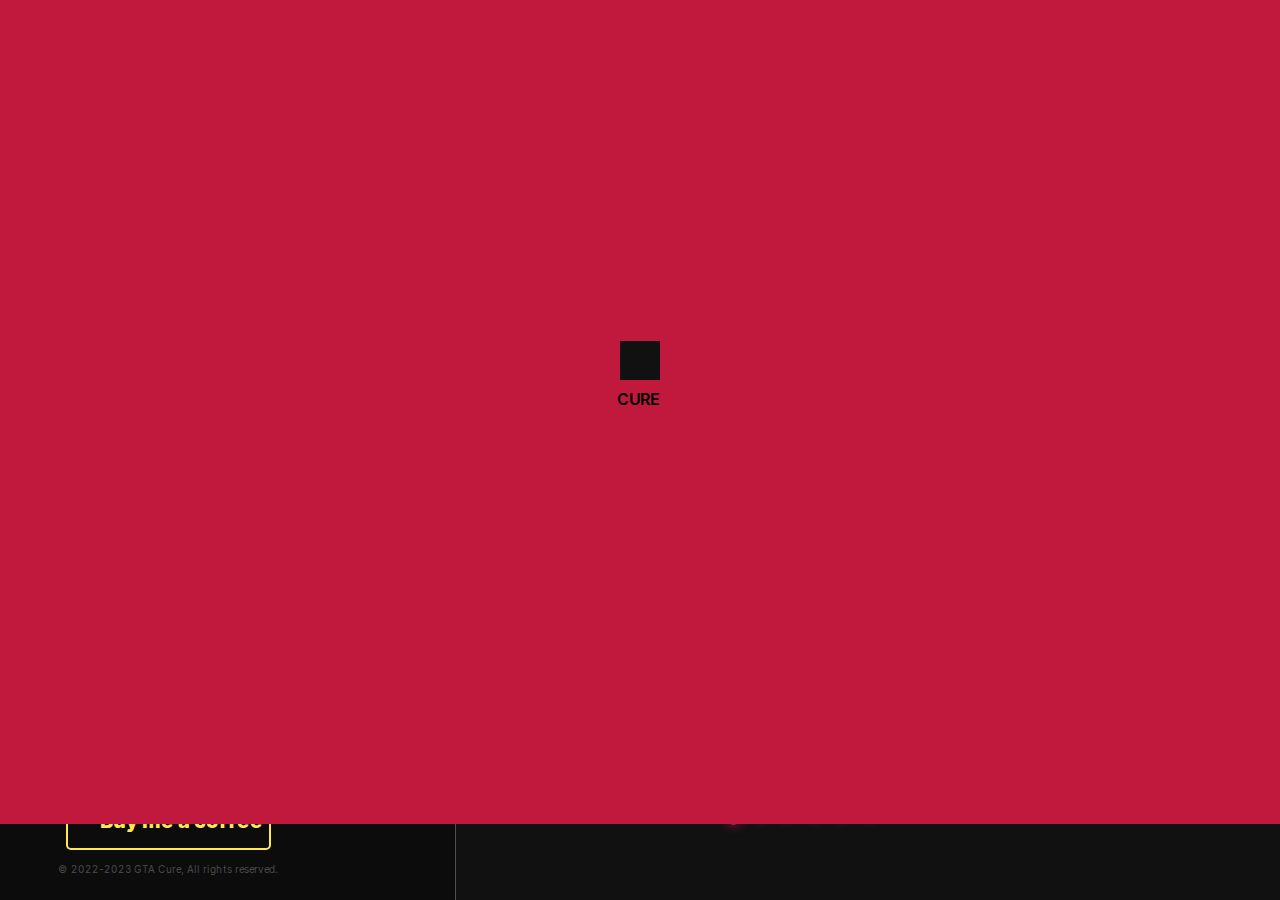
==== commit 959d006c: "Add files via upload" ====
--- a/index.html
+++ b/index.html
@@ -29,427 +29,567 @@
     <script src='js/main.js'></script>
 </head>
 <body>
-    <!--başlık-->
-    <nav class="header">
-        <a href="https://lunnydev.com/" target="_blank"><img style="display: absolute; position: inherit; width: 40px; height: 40px; margin-top: 16px; padding-left: 1%;" src="https://lunnydev.com/ld.png">
-            <div class="upper-text">GTA Cure  <span style="font-weight: 100;"> | </span> <span style="font-weight: 500;">Web Developer</span></div>
-        </a>
-
-        <ul id="headerbuttons">
-            <audio id="audio" preload="" autoplay="" loop="">
-            <source type="audio/mp3" src="https://cdn.discordapp.com/attachments/929893438311268403/931310906489589800/POP_SMOKE_-_WELCOME_TO_THE_PARTY_SHOT_BY_GoddyGoddy.mp3">
-            </audio>
-            <div id="music" style="display: inline; cursor: pointer;  letter-spacing: 2px; font-size: 14px;" onclick="playmusic();">
-                <i style="display: inline; position: inherit;" class="fas fa-volume-mute"></i>
-            </div>  
-            <script type="text/javascript">
-            var audio = document.getElementById("audio"); 
-            audio.volume = 0.1;
-            function playmusic() { 
-                audio.paused ? audio.play() : audio.pause();
-                if(audio.paused){
-                    document.getElementById("music").innerHTML = '<i style="display: inline; position: inherit;" class="fas fa-volume-mute"></i>';
-                }else{
-                    document.getElementById("music").innerHTML = '<i style="display: inline; position: inherit;" class="fas fa-volume-up"></i>';
-                }
-            }
-            audio.pause();
-            </script>
-            <li class="selectionbutton"><a class='one page-scroll' href='#main-page'>Homepage</a></li> 
-            <li class="selectionbutton"><a class='two page-scroll' href='#team-page'>Takımım</a></li>
-            <li class="selectionbutton"><a class='three page-scroll' href='#contact-page'>Contact</a></li>
-        </ul>
-    </nav>
-    <!--başlık-->
-
-    <!--1. kısım-->
-    <div class="mainpage" id="main-page">
-        <div class="text">
-            
-            <span class="headerr">Ben Kimim?</span><br><br>
-            <div>
-                Merhaba ben Cure yani Miraç
-                <div class="hover">
-                    <div class="hover-effect">
-                        <span class="title-of-year"></span>
+    <div class="background">
+        <div class="main-app-container">
+           <div class="main-container-back">
+              <div class="main-border" style="visibility: visible;">
+                 <div style="display: none;">
+                    <div class="cards">
+                       <a href="discord://discordusersadiss/users/754969692585852939">
+                          <div class="card">
+                             <h5 class="card-text">Miraç</h5>
+                             <img class="adisspp" src="https://cdn.discordapp.com/avatars/754969692585852939/5b245577810800acab3d30c6382b15a9.webp?size=2048" alt="">
+                             <br>
+                             <i class="fas fa-user"></i>
+                             <span style="font-weight: 400;">Cure</span>
+                             <br>
+                             <i class="fab fa-discord"></i>
+                             <span style="font-weight: 400;">Cure#9999</span>
+                             <p>Web Developer</p>
+                          </div>
+                       </a>
                     </div>
-                </div>
-                <span style="text-decoration: underline;" class="year-title" onmouseover="mouseOverH()" onmouseout="mouseblur()"></span>
-                yaşındayım.<br> Yaklaşık 4 yıldır grafik tasarımcılık yapıyordum.<br>
-                Son 1 yılda UI/UX tasarımına geçiş yaptım.<br>
-                Şu anda Lunny Developments'ta HTML, CSS, JavaScript bölümünde çalışıyorum.<br>
-                Kanada'da Seneca Collage üniversitesi yazılım bölümüne kabul edildim ve 2022'nin Mayıs ayında Kanada'ya taşınıyorum.<br>
-                Ana mesleğim olarak yazılım yapmıyorum, ticari bir tıbbi markam var.<br>
-                Bunun yanında Kanada'da yazılım bölümünü bitirdikten sonra yazılım şirketi kurmayı düşünüyorum.
-            </div>
+                 </div>
+                 <div class="main-right">
+                  <div class="birth-day">
+                     <h1 id="headline">Countdown to my birthday</h1>
+                        <div id="countdown">
+                          <ul>
+                            <li><span id="days"></span>days</li>
+                            <li><span id="hours"></span>Hours</li>
+                            <li><span id="minutes"></span>Minutes</li>
+                            <li><span id="seconds"></span>Seconds</li>
+                          </ul>
+                        </div>
+                        <div id="content" class="emoji" style="display: none;">
+                          <span>🥳</span>
+                          <span>🎉</span>
+                          <span>🎂</span>
+                        </div>
+                  </div>
+                  <div class="character-left">
+                     <div class="cure-logo">
+                        <img src="cure-logo.jpg">
+                     </div>
+                     <div class="cure-text">
+                        <p>Cure</p>
+                     </div>
+                     <div class="cure-text" style="border-bottom: 2px solid rgb(192, 25, 61, 0.45); padding-bottom: 1vh;">
+                        <p style="font-size: 12px; color: rgba(255, 255, 255, 0.75);">Web Developer</p>
+                     </div>
+                     <div class="cure-text cure-socials" style="margin-top: 1vh;">
+                        <i class="fab fa-behance cure-icons"  link="https://www.behance.net/mracozcan"></i>
+                        <i class="fab fa-instagram cure-icons"  link="https://www.instagram.com/miraccozcan/"></i>
+                        <i class="fab fa-discord cure-icons"  link="https://discord.gg/MurWTRVH5R"></i>
+                        <i class="fab fa-youtube cure-icons"  link="https://www.youtube.com/channel/UCQIsI3kXUkriuAAd8tl-wpw"></i>
+                     </div>
+                  </div>
+                  
+                  <div id="hr1">
+                     <div class="etkinlik-main spotify-wrapper" style="display: block;">
+                        <div class="main-status">
+                           <div style="color: #fff; font-weight: 600; position: relative; bottom: -20px; padding-left: 20px;">LISTENING NOW</div>
+                           <div style="position: relative; bottom: -40px; display: flex;">
+                              <img class="main-status-image" src="">
+                              <div style="position: relative; margin-left: 2.4%; bottom: 10px;">
+                                 <p class="music-name" style="color: #fff; font-weight: bold; font-size: 0.90rem;"></p>
+                                 <p class="artist-name"style="position: relative; bottom: 12px; font-size: 0.90rem; color: #ccc;"></p>
+                                 <p class='album-name' style="position: relative; bottom: 25px; font-size: 0.90rem; color: #ccc;"></p>
+                              </div>
+                           </div>
+                           <div class="timeBarProfile-10b-fm">
+                              <div class="bar-3urHkF">
+                                 <div id="spotify-bar" class="barInner-3NDaY_" style="width: 35%;"></div>
+                              </div>
+                              <div class="flex-1xMQg5 flex-1O1GKY horizontal-1ae9ci horizontal-2EEEnY directionRow-3v3tfG justifyStart-2NDFzi alignStretch-DpGPf3 noWrap-3jynv6" style="flex: 1 1 auto;">
+                                 <div id="sarki-saniye" class="textLeft-3EZXG6 text-AOoUen size12-3R0845 height12-2Ltw-k" style="flex: 1 1 auto;"></div>
+                                 <div id="sarki-total-saniye" class="textRight-1XO5Ye text-AOoUen size12-3R0845 height12-2Ltw-k" style="flex: 0 1 auto;"></div>
+                              </div>
+                           </div>
+                           <div class="now-listen">
+                              LISTEN NOW!
+                           </div>
+                        </div>
+                     </div>
+                  </div>
+                  <div class="bottom-container">
+                     <div class="buy-me-coffe" onclick="window.open('https://cure.tebex.io/package/4860332')">
+                        <i class="fas fa-coffee"></i> Buy me a coffee
+                     </div>
+                     <p>© 2022-2023 GTA Cure, All rights reserved.</p>
+                  </div>
+                 </div>
+                 <div class="main-mid">
+                  <div class="check-1 check-all">
+                     <div class="text-container-2" style="margin: auto; display: block;">
+                        <div class="header-2">
+                           <p>About Me</p>
+                        </div>
+                        <div class="detail-2">
+                           <p>
+                              Hello, I'm Mirac (Cure), I'm 18 years old.
+                              I have been working as a graphic designer for about 4 years.
+                              In the last 1 year, I switched to UI / UX design.
+                              I am currently working in the HTML, CSS, JavaScript parts at Lunny Developments.
+                              I have been accepted to the software engineer of Seneca Collage University in Canada and I am moving to Canada in May 2022.
+                              I don't do software as my main occupation, I have a medical company.
+                              I'm thinking of starting a software company after I finish the software engineer education in Canada.
+                           </p>
+                        </div>
+                        <div class="header-3">
+                           <p> My Purpose</p>
+                        </div>
+                        <div class="detail-2 detail-3">
+                           <p style="text-align: right;">
+                              I'm trying to learn the back-end developer which is part of the Web Developer.
+                              Apart from that, I'm thinking of learning the 3D design in the future.
+                              After completing the Web Developer department as a Full Stack,
+                              I'm thinking of concentrating on Python, JAVA and C++ software languages.
+                           </p>
+                        </div>
+                        <div class="header-2">
+                           <p>Vision & Mission</p>
+                        </div>
+                        <div class="detail-2">
+                           <p>
+                              Our vision as a team is to create one of the unique servers in Turkey,
+                              Our mission as a team is to improve the quality and number of players on our server.
+                              to keep the average and continue in this way.
+                           </p>
+                        </div>
+                     </div>
+                  </div>
+                  <div class="check-2 check-all">
+                     <div class="check-header header-25">
+                        Contact
+                     </div>
+                     <div class="discord">
+                        <img class="banner" src="https://dcdn.dstn.to/banners/754969692585852939" alt="">
+                        <div class="main-status-pp">
+                           <img class="status" src="">
+                           <img class="adisspp2" style="z-index: 1;" src="" alt="">
+                        </div>
+                        <div class="button">
+                           <span class="ellipsis">
+                           <img style="width: 15px; height: 15px; color: white;" src="ellipsis.svg"></img>
+                           </span>
+                           <button class="mesaj-gonder" onclick="window.open('discord://discordusersadiss/users/754969692585852939');">Send Message</button>
+                        </div>
+                        <div class="almezinyarragi17cm">
+                           <a aria-label="4 Kasım 2021 tarihinden beri abone" data-tooltip="top" role="tooltip"><img style="width: 17px; height: 14px;" src="discordbadges/nitro.png" alt=""></a>
+                           <a aria-label="20 Aralık 2021 tarihinden beri sunucu takviyesi yapıyor" data-tooltip="top" role="tooltip"><img id="boost" style="width: 20px; height: 20px;" src="discordbadges/boost1month.png" alt=""></a>
+                        </div>
+                        <div class="nickname">
+                           cure<span style="color: rgb(175, 175, 175);">#5555</span><br>
+                           <div class="statuss">oha dai</div>
+                        </div>
+                        <div class="about-me" id="about-you">
+                           <div style="color: #fff; font-weight: 600; position: relative; bottom: -15px;">ABOUT ME<br></div>
+                           <div style="position: relative; bottom: -25px; line-height: 19px;">
+                              <strong>Manager</strong> @ https://yespixelrp.net/<br>
+                              <strong>Senior Developer</strong> @ https://lunnydev.com/<br>
+                              <strong>Developer</strong> @ .gg/yd3Ddb5tnK<br>
+                              <br>       
+                              <br>       
+                              <a class="githubio" style="color: #058dc3;" href="https://cure6.github.io/">https://cure6.github.io/</a> <br>
+                              <i>ig: miraccozcan</i><br>
+                              <br>
+                           </div>
+                           <div id="hr2">
+                              <div class="my-accounts">
+                                 <div class="connectedAccounts-QlRa4m">
+                                    <div class="connectedAccount-2Jb-Z0">
+                                       <img alt="Github Logosu" class="connectedAccountIcon-3_EQqg" src="6a853b4c87fce386cbfef4a2efbacb09.svg">
+                                       <div class="connectedAccountNameInner-2q3MVf">
+                                          <div class="connectedAccountName-E1KzaT">cure6</div>
+                                          <span>
+                                             <div class="flowerStarContainer-3zDVtj connectedAccountVerifiedIcon-2cA82O" style="width: 16px; height: 16px;">
+                                                <svg class="flowerStar-1GeTsn" aria-hidden="false" width="16" height="16" viewBox="0 0 16 15.2">
+                                                   <path fill="hsl(217, calc(var(--saturation-factor, 1) * 7.6%), 33.5%)" fill-rule="evenodd" d="m16 7.6c0 .79-1.28 1.38-1.52 2.09s.44 2 0 2.59-1.84.35-2.46.8-.79 1.84-1.54 2.09-1.67-.8-2.47-.8-1.75 1-2.47.8-.92-1.64-1.54-2.09-2-.18-2.46-.8.23-1.84 0-2.59-1.54-1.3-1.54-2.09 1.28-1.38 1.52-2.09-.44-2 0-2.59 1.85-.35 2.48-.8.78-1.84 1.53-2.12 1.67.83 2.47.83 1.75-1 2.47-.8.91 1.64 1.53 2.09 2 .18 2.46.8-.23 1.84 0 2.59 1.54 1.3 1.54 2.09z">
+                                                   </path>
+                                                </svg>
+                                                <div class="childContainer-1wxZNh">
+                                                   <svg aria-hidden="false" width="16" height="16" viewBox="0 0 16 15.2">
+                                                      <path d="M7.4,11.17,4,8.62,5,7.26l2,1.53L10.64,4l1.36,1Z" fill="hsl(0, calc(var(--saturation-factor, 1) * 0%), 100%)">
+                                                      </path>
+                                                   </svg>
+                                                </div>
+                                             </div>
+                                          </span>
+                                       </div>
+                                       <a class="anchor-3Z-8Bb anchorUnderlineOnHover-2ESHQB" href="https://github.com/cure6" rel="noreferrer noopener" target="_blank" role="button" tabindex="0">
+                                          <svg class="connectedAccountOpenIcon-E5wGF4" aria-hidden="false" width="24" height="24" viewBox="0 0 24 24">
+                                             <path fill="currentColor" d="M10 5V3H5.375C4.06519 3 3 4.06519 3 5.375V18.625C3 19.936 4.06519 21 5.375 21H18.625C19.936 21 21 19.936 21 18.625V14H19V19H5V5H10Z">
+                                             </path>
+                                             <path fill="currentColor" d="M21 2.99902H14V4.99902H17.586L9.29297 13.292L10.707 14.706L19 6.41302V9.99902H21V2.99902Z">
+                                             </path>
+                                          </svg>
+                                       </a>
+                                    </div>
+                                    <div class="connectedAccount-2Jb-Z0">
+                                       <img alt="Steam Logosu" class="connectedAccountIcon-3_EQqg"  src="eaeac24163b35f7526704a3d9b3c7722.svg">
+                                       <div class="connectedAccountNameInner-2q3MVf">
+                                          <div class="connectedAccountName-E1KzaT">Cure</div>
+                                          <span>
+                                             <div class="flowerStarContainer-3zDVtj connectedAccountVerifiedIcon-2cA82O" style="width: 16px; height: 16px;">
+                                                <svg class="flowerStar-1GeTsn" aria-hidden="false" width="16" height="16" viewBox="0 0 16 15.2">
+                                                   <path fill="hsl(217, calc(var(--saturation-factor, 1) * 7.6%), 33.5%)" fill-rule="evenodd" d="m16 7.6c0 .79-1.28 1.38-1.52 2.09s.44 2 0 2.59-1.84.35-2.46.8-.79 1.84-1.54 2.09-1.67-.8-2.47-.8-1.75 1-2.47.8-.92-1.64-1.54-2.09-2-.18-2.46-.8.23-1.84 0-2.59-1.54-1.3-1.54-2.09 1.28-1.38 1.52-2.09-.44-2 0-2.59 1.85-.35 2.48-.8.78-1.84 1.53-2.12 1.67.83 2.47.83 1.75-1 2.47-.8.91 1.64 1.53 2.09 2 .18 2.46.8-.23 1.84 0 2.59 1.54 1.3 1.54 2.09z"></path>
+                                                </svg>
+                                                <div class="childContainer-1wxZNh">
+                                                   <svg aria-hidden="false" width="16" height="16" viewBox="0 0 16 15.2">
+                                                      <path d="M7.4,11.17,4,8.62,5,7.26l2,1.53L10.64,4l1.36,1Z" fill="hsl(0, calc(var(--saturation-factor, 1) * 0%), 100%)"></path>
+                                                   </svg>
+                                                </div>
+                                             </div>
+                                          </span>
+                                       </div>
+                                       <a class="anchor-3Z-8Bb anchorUnderlineOnHover-2ESHQB" href="https://open.spotify.com/user/zkxqg4tqe715zjw2n64k3yqau" rel="noreferrer noopener" target="_blank" role="button" tabindex="0">
+                                          <svg class="connectedAccountOpenIcon-E5wGF4" aria-hidden="false" width="24" height="24" viewBox="0 0 24 24">
+                                             <path fill="currentColor" d="M10 5V3H5.375C4.06519 3 3 4.06519 3 5.375V18.625C3 19.936 4.06519 21 5.375 21H18.625C19.936 21 21 19.936 21 18.625V14H19V19H5V5H10Z"></path>
+                                             <path fill="currentColor" d="M21 2.99902H14V4.99902H17.586L9.29297 13.292L10.707 14.706L19 6.41302V9.99902H21V2.99902Z"></path>
+                                          </svg>
+                                       </a>
+                                    </div>
+                                    <div class="connectedAccount-2Jb-Z0">
+                                       <img alt="Steam Logosu" class="connectedAccountIcon-3_EQqg" src="d897626dfa2016ea3ad0af935acb6070.svg">
+                                       <div class="connectedAccountNameInner-2q3MVf">
+                                          <div class="connectedAccountName-E1KzaT">Plaex</div>
+                                          <span>
+                                             <div class="flowerStarContainer-3zDVtj connectedAccountVerifiedIcon-2cA82O" style="width: 16px; height: 16px;">
+                                                <svg class="flowerStar-1GeTsn" aria-hidden="false" width="16" height="16" viewBox="0 0 16 15.2">
+                                                   <path fill="hsl(217, calc(var(--saturation-factor, 1) * 7.6%), 33.5%)" fill-rule="evenodd" d="m16 7.6c0 .79-1.28 1.38-1.52 2.09s.44 2 0 2.59-1.84.35-2.46.8-.79 1.84-1.54 2.09-1.67-.8-2.47-.8-1.75 1-2.47.8-.92-1.64-1.54-2.09-2-.18-2.46-.8.23-1.84 0-2.59-1.54-1.3-1.54-2.09 1.28-1.38 1.52-2.09-.44-2 0-2.59 1.85-.35 2.48-.8.78-1.84 1.53-2.12 1.67.83 2.47.83 1.75-1 2.47-.8.91 1.64 1.53 2.09 2 .18 2.46.8-.23 1.84 0 2.59 1.54 1.3 1.54 2.09z"></path>
+                                                </svg>
+                                                <div class="childContainer-1wxZNh">
+                                                   <svg aria-hidden="false" width="16" height="16" viewBox="0 0 16 15.2">
+                                                      <path d="M7.4,11.17,4,8.62,5,7.26l2,1.53L10.64,4l1.36,1Z" fill="hsl(0, calc(var(--saturation-factor, 1) * 0%), 100%)">
+                                                      </path>
+                                                   </svg>
+                                                </div>
+                                             </div>
+                                          </span>
+                                       </div>
+                                       <a class="anchor-3Z-8Bb anchorUnderlineOnHover-2ESHQB" href="https://steamcommunity.com/profiles/76561198312307697" rel="noreferrer noopener" target="_blank" role="button" tabindex="0">
+                                          <svg class="connectedAccountOpenIcon-E5wGF4" aria-hidden="false" width="24" height="24" viewBox="0 0 24 24">
+                                             <path fill="currentColor" d="M10 5V3H5.375C4.06519 3 3 4.06519 3 5.375V18.625C3 19.936 4.06519 21 5.375 21H18.625C19.936 21 21 19.936 21 18.625V14H19V19H5V5H10Z">
+                                             </path>
+                                             <path fill="currentColor" d="M21 2.99902H14V4.99902H17.586L9.29297 13.292L10.707 14.706L19 6.41302V9.99902H21V2.99902Z">
+                                             </path>
+                                          </svg>
+                                       </a>
+                                    </div>
+                                    <div class="connectedAccount-2Jb-Z0">
+                                       <img alt="Steam Logosu" class="connectedAccountIcon-3_EQqg" style="width: 20px; height: 25px;" src="512px-Twitch_Glitch_Logo_Purple.svg.png">
+                                       <div class="connectedAccountNameInner-2q3MVf">
+                                          <div class="connectedAccountName-E1KzaT">cure911</div>
+                                          <span>
+                                             <div class="flowerStarContainer-3zDVtj connectedAccountVerifiedIcon-2cA82O" style="width: 16px; height: 16px;">
+                                                <svg class="flowerStar-1GeTsn" aria-hidden="false" width="16" height="16" viewBox="0 0 16 15.2">
+                                                   <path fill="hsl(217, calc(var(--saturation-factor, 1) * 7.6%), 33.5%)" fill-rule="evenodd" d="m16 7.6c0 .79-1.28 1.38-1.52 2.09s.44 2 0 2.59-1.84.35-2.46.8-.79 1.84-1.54 2.09-1.67-.8-2.47-.8-1.75 1-2.47.8-.92-1.64-1.54-2.09-2-.18-2.46-.8.23-1.84 0-2.59-1.54-1.3-1.54-2.09 1.28-1.38 1.52-2.09-.44-2 0-2.59 1.85-.35 2.48-.8.78-1.84 1.53-2.12 1.67.83 2.47.83 1.75-1 2.47-.8.91 1.64 1.53 2.09 2 .18 2.46.8-.23 1.84 0 2.59 1.54 1.3 1.54 2.09z"></path>
+                                                </svg>
+                                                <div class="childContainer-1wxZNh">
+                                                   <svg aria-hidden="false" width="16" height="16" viewBox="0 0 16 15.2">
+                                                      <path d="M7.4,11.17,4,8.62,5,7.26l2,1.53L10.64,4l1.36,1Z" fill="hsl(0, calc(var(--saturation-factor, 1) * 0%), 100%)">
+                                                      </path>
+                                                   </svg>
+                                                </div>
+                                             </div>
+                                          </span>
+                                       </div>
+                                       <a class="anchor-3Z-8Bb anchorUnderlineOnHover-2ESHQB" href="https://www.twitch.tv/cure911" rel="noreferrer noopener" target="_blank" role="button" tabindex="0">
+                                          <svg class="connectedAccountOpenIcon-E5wGF4" aria-hidden="false" width="24" height="24" viewBox="0 0 24 24">
+                                             <path fill="currentColor" d="M10 5V3H5.375C4.06519 3 3 4.06519 3 5.375V18.625C3 19.936 4.06519 21 5.375 21H18.625C19.936 21 21 19.936 21 18.625V14H19V19H5V5H10Z">
+                                             </path>
+                                             <path fill="currentColor" d="M21 2.99902H14V4.99902H17.586L9.29297 13.292L10.707 14.706L19 6.41302V9.99902H21V2.99902Z">
+                                             </path>
+                                          </svg>
+                                       </a>
+                                    </div>
+                                    <div class="connectedAccount-2Jb-Z0">
+                                       <img alt="Steam Logosu" class="connectedAccountIcon-3_EQqg" style="width: 30px; height: 20px;" src="YouTube_full-color_icon_(2017).svg.png">
+                                       <div class="connectedAccountNameInner-2q3MVf">
+                                          <div class="connectedAccountName-E1KzaT">GTA Cure</div>
+                                          <span>
+                                             <div class="flowerStarContainer-3zDVtj connectedAccountVerifiedIcon-2cA82O" style="width: 16px; height: 16px;">
+                                                <svg class="flowerStar-1GeTsn" aria-hidden="false" width="16" height="16" viewBox="0 0 16 15.2">
+                                                   <path fill="hsl(217, calc(var(--saturation-factor, 1) * 7.6%), 33.5%)" fill-rule="evenodd" d="m16 7.6c0 .79-1.28 1.38-1.52 2.09s.44 2 0 2.59-1.84.35-2.46.8-.79 1.84-1.54 2.09-1.67-.8-2.47-.8-1.75 1-2.47.8-.92-1.64-1.54-2.09-2-.18-2.46-.8.23-1.84 0-2.59-1.54-1.3-1.54-2.09 1.28-1.38 1.52-2.09-.44-2 0-2.59 1.85-.35 2.48-.8.78-1.84 1.53-2.12 1.67.83 2.47.83 1.75-1 2.47-.8.91 1.64 1.53 2.09 2 .18 2.46.8-.23 1.84 0 2.59 1.54 1.3 1.54 2.09z"></path>
+                                                </svg>
+                                                <div class="childContainer-1wxZNh">
+                                                   <svg aria-hidden="false" width="16" height="16" viewBox="0 0 16 15.2">
+                                                      <path d="M7.4,11.17,4,8.62,5,7.26l2,1.53L10.64,4l1.36,1Z" fill="hsl(0, calc(var(--saturation-factor, 1) * 0%), 100%)">
+                                                      </path>
+                                                   </svg>
+                                                </div>
+                                             </div>
+                                          </span>
+                                       </div>
+                                       <a class="anchor-3Z-8Bb anchorUnderlineOnHover-2ESHQB" href="https://www.youtube.com/channel/UCQIsI3kXUkriuAAd8tl-wpw" rel="noreferrer noopener" target="_blank" role="button" tabindex="0">
+                                          <svg class="connectedAccountOpenIcon-E5wGF4" aria-hidden="false" width="24" height="24" viewBox="0 0 24 24">
+                                             <path fill="currentColor" d="M10 5V3H5.375C4.06519 3 3 4.06519 3 5.375V18.625C3 19.936 4.06519 21 5.375 21H18.625C19.936 21 21 19.936 21 18.625V14H19V19H5V5H10Z">
+                                             </path>
+                                             <path fill="currentColor" d="M21 2.99902H14V4.99902H17.586L9.29297 13.292L10.707 14.706L19 6.41302V9.99902H21V2.99902Z">
+                                             </path>
+                                          </svg>
+                                       </a>
+                                    </div>
+                                    <div class="connectedAccount-2Jb-Z0">
+                                       <img alt="Steam Logosu" class="connectedAccountIcon-3_EQqg" style="width: 30px; height: 20px;" src="YouTube_full-color_icon_(2017).svg.png">
+                                       <div class="connectedAccountNameInner-2q3MVf">
+                                          <div class="connectedAccountName-E1KzaT">Cure</div>
+                                          <span>
+                                             <div class="flowerStarContainer-3zDVtj connectedAccountVerifiedIcon-2cA82O" style="width: 16px; height: 16px;">
+                                                <svg class="flowerStar-1GeTsn" aria-hidden="false" width="16" height="16" viewBox="0 0 16 15.2">
+                                                   <path fill="hsl(217, calc(var(--saturation-factor, 1) * 7.6%), 33.5%)" fill-rule="evenodd" d="m16 7.6c0 .79-1.28 1.38-1.52 2.09s.44 2 0 2.59-1.84.35-2.46.8-.79 1.84-1.54 2.09-1.67-.8-2.47-.8-1.75 1-2.47.8-.92-1.64-1.54-2.09-2-.18-2.46-.8.23-1.84 0-2.59-1.54-1.3-1.54-2.09 1.28-1.38 1.52-2.09-.44-2 0-2.59 1.85-.35 2.48-.8.78-1.84 1.53-2.12 1.67.83 2.47.83 1.75-1 2.47-.8.91 1.64 1.53 2.09 2 .18 2.46.8-.23 1.84 0 2.59 1.54 1.3 1.54 2.09z"></path>
+                                                </svg>
+                                                <div class="childContainer-1wxZNh">
+                                                   <svg aria-hidden="false" width="16" height="16" viewBox="0 0 16 15.2">
+                                                      <path d="M7.4,11.17,4,8.62,5,7.26l2,1.53L10.64,4l1.36,1Z" fill="hsl(0, calc(var(--saturation-factor, 1) * 0%), 100%)">
+                                                      </path>
+                                                   </svg>
+                                                </div>
+                                             </div>
+                                          </span>
+                                       </div>
+                                       <a class="anchor-3Z-8Bb anchorUnderlineOnHover-2ESHQB" href="https://www.youtube.com/channel/UC_fc4dwMoJPFRPFJxqmOqrw" rel="noreferrer noopener" target="_blank" role="button" tabindex="0">
+                                          <svg class="connectedAccountOpenIcon-E5wGF4" aria-hidden="false" width="24" height="24" viewBox="0 0 24 24">
+                                             <path fill="currentColor" d="M10 5V3H5.375C4.06519 3 3 4.06519 3 5.375V18.625C3 19.936 4.06519 21 5.375 21H18.625C19.936 21 21 19.936 21 18.625V14H19V19H5V5H10Z">
+                                             </path>
+                                             <path fill="currentColor" d="M21 2.99902H14V4.99902H17.586L9.29297 13.292L10.707 14.706L19 6.41302V9.99902H21V2.99902Z">
+                                             </path>
+                                          </svg>
+                                       </a>
+                                    </div>
+                                 </div>
+                              </div>
+                           </div>
+                        </div>
+                     </div>
+                  </div>
+                  <div class="check-3 check-all">
+                     <div class="check-header header-34">
+                        My Team (Lunny Developments)
+                     </div>
+                     <div class="team-card">
+                        <div class="team-photo">
+                           <div class="team-photo-container" style="background-image: url(https://cdn.discordapp.com/avatars/315020003168485378/aa1f337e2bb92b9596faa30542c0fd3a.png?size=1024)">
+                           </div>
+                        </div>
+                        <div class="team-header">
+                              <p>Ege</p>
+                        </div>
+                        <div class="team-proffesion">
+                           Web Developer
+                        </div>
+                        <div class="team-nick team-visible" title="Nickname">
+                           <i class="fas fa-user"></i>Ruple
+                        </div>
+                        <div class="team-nick team-visible" style="height: 5%" title="Discord ID">
+                           <i class="fab fa-discord"></i>egeerenc<span>#9142</span>
+                        </div>
+                        <div class="send-team team-visible">
+                           <button class="team-mesaj-gonder" onclick="window.open('discord://discordusersadiss/users/315020003168485378');">Send Message</button>
+                        </div>
+                     </div>
+                     <div class="team-card">
+                        <div class="team-photo">
+                           <div class="team-photo-container" style="background-image: url(https://cdn.discordapp.com/avatars/851852767831130122/f8039458c7dfe50fb6e97ba532f3fecd.webp?size=4096)">
+                           </div>
+                        </div>
+                        <div class="team-header">
+                              <p>Ulaş</p>
+                        </div>
+                        <div class="team-proffesion">
+                           LUA Developer
+                        </div>
+                        <div class="team-nick team-visible" title="Nickname">
+                           <i class="fas fa-user team-visible"></i>Lunny
+                        </div>
+                        <div class="team-nick team-visible" style="height: 5%" title="Discord ID">
+                           <i class="fab fa-discord"></i>Lunny<span>#6778</span>
+                        </div>
+                        <div class="send-team team-visible">
+                           <button class="team-mesaj-gonder" onclick="window.open('discord://discordusersadiss/users/851852767831130122');">Send Message</button>
+                        </div>
+                     </div>
+                     <div class="team-card">
+                        <div class="team-photo">
+                           <div class="team-photo-container" style="background-image: url(https://cdn.discordapp.com/avatars/740096974417559614/a_1b97e47b3c9b3902f405c308d48ec088.gif?size=2048)">
+                           </div>
+                        </div>
+                        <div class="team-header">
+                              <p>Efe</p>
+                        </div>
+                        <div class="team-proffesion">
+                           LUA Developer
+                        </div>
+                        <div class="team-nick team-visible" title="Nickname">
+                           <i class="fas fa-user"></i>Ronin
+                        </div>
+                        <div class="team-nick team-visible" style="height: 5%" title="Discord ID">
+                           <i class="fab fa-discord"></i>Ronin<span>#7875</span>
+                        </div>
+                        <div class="send-team team-visible">
+                           <button class="team-mesaj-gonder" onclick="window.open('discord://discordusersadiss/users/740096974417559614');">Send Message</button>
+                        </div>
+                     </div>
+                     <div class="team-card">
+                        <div class="team-photo">
+                           <div class="team-photo-container" style="background-image: url(https://cdn.discordapp.com/avatars/342360490422566913/2304b16b383e9ab0bf2871443ad32ed0.png?size=1024)">
+                           </div>
+                        </div>
+                        <div class="team-header">
+                              <p>Adem</p>
+                        </div>
+                        <div class="team-proffesion">
+                           LUA Developer
+                        </div>
+                        <div class="team-nick team-visible" title="Nickname">
+                           <i class="fas fa-user"></i>adişş
+                        </div>
+                        <div class="team-nick team-visible" style="height: 5%" title="Discord ID">
+                           <i class="fab fa-discord"></i>adişş<span>#5555</span>
+                        </div>
+                        <div class="send-team team-visible">
+                           <button class="team-mesaj-gonder" onclick="window.open('discord://discordusersadiss/users/342360490422566913');">Send Message</button>
+                        </div>
+                     </div>
+                     <div class="team-card">
+                        <div class="team-photo">
+                           <div class="team-photo-container" style="background-image: url(https://cdn.discordapp.com/avatars/775710258026119168/e66c23497ade5a10f2f30f270d708ae7.png?size=1024)">
+                           </div>
+                        </div>
+                        <div class="team-header">
+                              <p>Mehmet Yıldırım</p>
+                        </div>
+                        <div class="team-proffesion">
+                           LUA Developer
+                        </div>
+                        <div class="team-nick team-visible" title="Nickname">
+                           <i class="fas fa-user"></i>pwaiss
+                        </div>
+                        <div class="team-nick team-visible" style="height: 5%" title="Discord ID">
+                           <i class="fab fa-discord"></i>pwais<span>#4019</span>
+                        </div>
+                        <div class="send-team team-visible">
+                           <button class="team-mesaj-gonder" onclick="window.open('discord://discordusersadiss/users/775710258026119168');">Send Message</button>
+                        </div>
+                     </div>
+                     <div class="team-card">
+                        <div class="team-photo">
+                           <div class="team-photo-container" style="background-image: url(https://cdn.discordapp.com/avatars/383975855413526530/4f1eb2babea7fdd9598544cdadaaaf56.png?size=1024)">
+                           </div>
+                        </div>
+                        <div class="team-header">
+                              <p>Serhat</p>
+                        </div>
+                        <div class="team-proffesion">
+                           Full Stack Developer
+                        </div>
+                        <div class="team-nick team-visible" title="Nickname">
+                           <i class="fas fa-user"></i>Almez
+                        </div>
+                        <div class="team-nick team-visible" style="height: 5%" title="Discord ID">
+                           <i class="fab fa-discord"></i>almez<span>#9087</span>
+                        </div>
+                        <div class="send-team team-visible">
+                           <button class="team-mesaj-gonder" onclick="window.open('discord://discordusersadiss/users/383975855413526530');">Send Message</button>
+                        </div>
+                     </div>
+                     <div class="team-card">
+                        <div class="team-photo">
+                           <div class="team-photo-container" style="background-image: url(https://cdn.discordapp.com/avatars/754969692585852939/5b245577810800acab3d30c6382b15a9?size=4096)">
+                           </div>
+                        </div>
+                        <div class="team-header">
+                              <p>Miraç</p>
+                        </div>
+                        <div class="team-proffesion">
+                           Web Developer
+                        </div>
+                        <div class="team-nick team-visible" title="Nickname">
+                           <i class="fas fa-user"></i>Cure
+                        </div>
+                        <div class="team-nick team-visible" style="height: 5%" title="Discord ID">
+                           <i class="fab fa-discord"></i>cure<span>#6666</span>
+                        </div>
+                        <div class="send-team team-visible">
+                           <button class="team-mesaj-gonder" onclick="window.open('discord://discordusersadiss/users/754969692585852939');">Send Message</button>
+                        </div>
+                     </div>
+                     <div class="my-team-discord">
+                        <p>you have been invited to join a server</p>
+                        <div class="discord-image">
+                           <img src="https://cdn.discordapp.com/icons/585604305440997399/a_5c457c8925e2971216d2dbe8d3256872.webp?size=240">
+                           <div class="discord-text">
+                              <p>Lunny Developments 1.5</p>
+                              <p><span style="color: #62a35f">●</span> 1.666 Online <span style="color: #777e8d;">●</span> 5.278 Member</p>
+                           </div>
+                           <div class="discord-join" onclick="window.open('https://discord.gg/MurWTRVH5R');">
+                              Join
+                           </div>
+                        </div>
+                     </div>
+                  </div>
+                  <div class="check-4 check-all">
+                     <div class="check-header header-4">
+                        Languages
+                     </div>
+                     <div class="progres-container">
+                        <p>HTML</p>
+                        <div class="outside-progress">
+                           <div class="progress-inside html-progress"></div>
+                        </div>
+                        <p class="html-text">7%</p>
+                        <p>CSS</p>
+                        <div class="outside-progress">
+                           <div class="progress-inside css-progress"></div>
+                        </div>
+                        <p class="css-text">100%</p>
+                        <p>JavaScript</p>
+                        <div class="outside-progress">
+                           <div class="progress-inside js-progress"></div>
+                        </div>
+                        <p class="js-text">100%</p>
+                     </div>
+                  </div>
+                  <div class="check-5 check-all">
+                     <div class="check-header header-35">
+                        Portfolio
+                     </div>
+                     <iframe width="360" height="280" src="https://www.youtube.com/embed/z8_DUmoQzck" title="YouTube video player" frameborder="0" allow="accelerometer; autoplay; clipboard-write; encrypted-media; gyroscope; picture-in-picture" allowfullscreen></iframe>
+                     <iframe width="360" height="280" src="https://www.youtube.com/embed/yojJGRzjSdM" title="YouTube video player" frameborder="0" allow="accelerometer; autoplay; clipboard-write; encrypted-media; gyroscope; picture-in-picture" allowfullscreen></iframe>
+                     <iframe width="360" height="280" src="https://www.youtube.com/embed/xz0TKnRXnU0" title="YouTube video player" frameborder="0" allow="accelerometer; autoplay; clipboard-write; encrypted-media; gyroscope; picture-in-picture" allowfullscreen></iframe>
+                  </div>
+                  <div class="check-6 check-all">
+                     <img style="width: 70%; cursor: pointer;" src="https://cdn.discordapp.com/attachments/921123043441524836/933283468123705354/yespixel-banner.png" onclick="window.open('https://discord.gg/yespixel');">
+                  </div>
+                  <div class="bottom-dots">
+                     <div class="bottom-inside">
+                        <div class="circle active-circle" pageid="1" name=" "></div>
+                        <div class="circle" pageid="2" ></div>
+                        <div class="circle" pageid="3"></div>
+                        <div class="circle" pageid="4"></div>
+                        <div class="circle" pageid="5"></div>
+                        <div class="circle" pageid="6"></div>
+                     </div>
+                  </div>
+                 </div>
+                 <div class="wrap">
+                     <div class="sk-cube-grid">
+                        <div class="sk-cube sk-cube1"></div>
+                        <div class="sk-cube sk-cube2"></div>
+                        <div class="sk-cube sk-cube3"></div>
+                        <div class="sk-cube sk-cube4"></div>
+                        <div class="sk-cube sk-cube5"></div>
+                        <div class="sk-cube sk-cube6"></div>
+                        <div class="sk-cube sk-cube7"></div>
+                        <div class="sk-cube sk-cube8"></div>
+                        <div class="sk-cube sk-cube9"></div>
+                        <p style="position: relative; top: 1vh; font-weight: 600; right: 0.3vh;">CURE</p>
+                     </div>
+                 </div>
+              </div>
+           </div>
         </div>
-        <br><br><br><br><br><br>
-        <div class="text middle-text">
-            <span class="headerr">Amacım</span><br><br>
-            <div style="word-spacing: 5px;">
-                Web Developer bölümünün back-end kısmını öğrenmeye çalışıyorum.<br>
-                Bunun dışında ilerleyen zamanlarda 3D tasarımına girmeyi düşünüyorum.<br>
-                Yazılım konsunda Web Developer bölümünü Full Stack olarak bitirdikten sonra,<br> Pyhton, JAVA ve C++ dillerine yoğunlaşmayı düşünüyorum.
-            </div>
-        </div>
-
-        <br><br><br><br><br><br>
-        <div class="text">
-            <span class="headerr">Vizyon & Misyon</span><br><br>
-            <div style="word-spacing: 5px;">
-                Takım olarak vizyonumuz, Türkiyedeki eşsiz sunuculardan birini yaratmak,<br>
-                Takım olarak misyonumuz, sunucumuzdaki kaliteyi ve oyuncu sayısını  <br>
-                ortalama tutturup bu şekilde devam ettirmek.<br>
-            </div>
-        </div>
-    </div>
-    <!---1. kısım-->
-
-    <!--2. kısım-->
-    <div class="team" id='team-page'>
-        <br><br>
-        <span class="headerr">My Team</span><br>
-        
-        <div>
-           <div class="cards">
-                <a href="discord://discordusersadiss/users/754969692585852939">
-                    <div class="card">
-                        <h5 class="card-text">Miraç</h5>
-                        <img class="adisspp" src="https://cdn.discordapp.com/avatars/754969692585852939/5b245577810800acab3d30c6382b15a9.webp?size=2048" alt="">
-                        <br>
-                        <i class="fas fa-user"></i>
-                        <span style="font-weight: 400;">Cure</span>
-                        <br>
-                        <i class="fab fa-discord"></i>
-                        <span style="font-weight: 400;">Cure#9999</span>
-                        <p>Web Developer</p>
-                    </div>
-                </a>
-                <a href="discord://discordusersadiss/users/315020003168485378">
-                    <div class="card">
-                        <h5 class="card-text">Ege</h5>
-                        <img src="https://cdn.discordapp.com/avatars/315020003168485378/aa1f337e2bb92b9596faa30542c0fd3a.png?size=1024" alt="">
-                        <br>
-                        <i class="fas fa-user"></i>
-                        <span style="font-weight: 400;">Ruple</span>
-                        <br>
-                        <i class="fab fa-discord"></i>
-                        <span style="font-weight: 400;">egeerenc#9142</span>
-                        <p>Web Developer</p>
-                    </div>
-                </a>
-                <a href="discord://discordusersadiss/users/851852767831130122">
-                    <div class="card">
-                        <h5 class="card-text">Ulaş</h5>
-                        <img src="https://cdn.discordapp.com/avatars/851852767831130122/f8039458c7dfe50fb6e97ba532f3fecd.webp?size=4096" alt="">
-                        <br>
-                        <i class="fas fa-user"></i>
-                        <span style="font-weight: 400;">Lunny</span>
-                        <br>
-                        <i class="fab fa-discord"></i>
-                        <span style="font-weight: 400;">Lunny#6778</span>
-                        <p>LUA Developer</p>
-                    </div>
-                </a>
-                <a href="discord://discordusersadiss/users/740096974417559614">
-                    <div class="card">
-                        <h5 class="card-text">Efe</h5>
-                        <img src="https://cdn.discordapp.com/avatars/740096974417559614/a_1b97e47b3c9b3902f405c308d48ec088.gif?size=2048" alt="">
-                        <br>
-                        <i class="fas fa-user"></i>
-                        <span style="font-weight: 400;">Ronin</span>
-                        <br>
-                        <i class="fab fa-discord"></i>
-                        <span style="font-weight: 400;">Ronin#7875</span>
-                        <p>LUA Developer</p>
-                    </div>
-                </a><br>
-                <a href="discord://discordusersadiss/users/342360490422566913">
-                    <div class="card">
-                        <h5 class="card-text">Adem</h5>
-                        <img src="https://cdn.discordapp.com/avatars/342360490422566913/a_38af5e792b32aabb9afe4931d850c864.gif?size=1024" alt="">
-                        <br>
-                        <i class="fas fa-user"></i>
-                        <span style="font-weight: 400;">adişş</span>
-                        <br>
-                        <i class="fab fa-discord"></i>
-                        <span style="font-weight: 400;">cure#6666</span>
-                        <p>LUA Developer</p>
-                    </div>
-                </a>
-                <a href="discord://discordusersadiss/users/775710258026119168">
-                    <div class="card">
-                        <h5 class="card-text">Mehmet Yıldırım</h5>
-                        <img src="https://cdn.discordapp.com/avatars/775710258026119168/8b89330d8139473f9b1ecdc86fa8735c.webp?size=2048" alt="">
-                        <br>
-                        <i class="fas fa-user"></i>
-                        <span style="font-weight: 400;">pwaiss</span>
-                        <br>
-                        <i class="fab fa-discord"></i>
-                        <span style="font-weight: 400;">pwais#4019</span>
-                        <p>LUA Developer</p>
-                    </div>
-                </a>
-                <a href="discord://discordusersadiss/users/383975855413526530">
-                    <div class="card">
-                        <h5 class="card-text">Serhat</h5>
-                        <img src="https://cdn.discordapp.com/avatars/383975855413526530/2f855d3a4bf4c603798041f8d8362151.webp?size=4096" alt="">
-                        <br>
-                        <i class="fas fa-user"></i>
-                        <span style="font-weight: 400;">Almez</span>
-                        <br>
-                        <i class="fab fa-discord"></i>
-                        <span style="font-weight: 400;">almez#9087</span>
-                        <p>Full Stack Developer</p>
-                    </div>
-                </a>
-            </div>
-        </div>
-    </div>
-    <!---2. kısım-->
-
-    <!--3. kısım-->
-    <div class="contact" id='contact-page'>
-        
-        <section id="testimonial-section">
-            <div id="testimonial-trigger" class="testimonial text-white parallax" data-stellar-background-ratio="0.5" style="background-color: rgb(10, 10, 10);">
-                <br>
-                <center>
-                    <span style="color: rgb(255, 0, 64); font-size: 40px; font-weight: 600; line-height: 50px;">İletişim</span><br>
-                    <span style="font-weight: 400; color: rgb(255, 0, 64);">Benimle iletişime geç.</span>
-                </center>
-            </div>
-        </section>
-        <div class="discord">
-            <img class="banner" src="https://dcdn.dstn.to/banners/754969692585852939" alt="">
-            <div class="main-status-pp">
-                <img class="status" src="">
-                <img class="adisspp2" style="z-index: 1;" src="" alt="">
-            </div>
-            <div class="button">
-                <span class="ellipsis">
-                    <img style="width: 15px; height: 15px; color: white;" src="ellipsis.svg"></img>
-                </span>
-                <button class="mesaj-gonder" onclick="window.open('discord://discordusersadiss/users/754969692585852939');">Mesaj Gönder</button>
-            </div>
-            <div class="almezinyarragi17cm">
-                <a aria-label="HypeSquad Balance" data-tooltip="top" role="tooltip"><img style="width: 15px; height: 14px;" src="discordbadges/HypeSquad_Balance.png" alt=""></a>
-                <a aria-label="20 Ağu 2021 tarihinden beri abone" data-tooltip="top" role="tooltip"><img style="width: 17px; height: 14px;" src="discordbadges/nitro.png" alt=""></a>
-                <a aria-label="12 Kas 2021 tarihinden beri sunucu takviyesi yapıyor" data-tooltip="top" role="tooltip"><img id="boost" style="width: 20px; height: 20px;" src="discordbadges/boost1month.png" alt=""></a>
-            </div>
-            <div class="nickname">cure<span style="color: rgb(175, 175, 175);">#5555</span><br>
-                <div class="statuss">oha dai</div>
-            </div>
-            <div class="main-body-buttons">
-                <ul>
-                    <li><a class="info main-body-buttons-active" onclick="changestate(true)">Kullanıcı Bilgisi</a></li>
-                    <li><a class="etkinlik" onclick="changestate(false)">Etkinlik</a></li>
-                </ul>
-            </div>
-            <div id="hr1">
-                <div class="etkinlik-main" id="main-etkinlik">
-                    <div class="main-status">
-                        <div style="color: #fff; font-weight: 600; position: relative; bottom: -20px; padding-left: 20px;">SPOTIFY DINLIYOR</div>
-                        <div style="position: relative; bottom: -40px; display: flex;">
-                            <img class="main-status-image" src="">
-                            <div style="position: relative; margin-left: 2%; bottom: 10px;">
-                               <p class="music-name" style="color: #fff; font-weight: bold; font-size: 0.90rem;"></p>
-                               <p class="artist-name"style="position: relative; bottom: 12px; font-size: 0.90rem; color: #ccc;"></p>
-                               <p class='album-name' style="position: relative; bottom: 25px; font-size: 0.90rem; color: #ccc;"></p>
-                            </div>
-                        </div>
-                        <div class="timeBarProfile-10b-fm">
-                            <div class="bar-3urHkF">
-                                <div id="spotify-bar" class="barInner-3NDaY_" style="width: 35%;"></div>
-                            </div>
-                            <div class="flex-1xMQg5 flex-1O1GKY horizontal-1ae9ci horizontal-2EEEnY directionRow-3v3tfG justifyStart-2NDFzi alignStretch-DpGPf3 noWrap-3jynv6" style="flex: 1 1 auto;">
-                                <div id="sarki-saniye" class="textLeft-3EZXG6 text-AOoUen size12-3R0845 height12-2Ltw-k" style="flex: 1 1 auto;"></div>
-                                <div id="sarki-total-saniye" class="textRight-1XO5Ye text-AOoUen size12-3R0845 height12-2Ltw-k" style="flex: 0 1 auto;"></div>
-                            </div>
-                        </div>
-                        <img src="https://cdn-icons-png.flaticon.com/512/174/174872.png" style="position:relative; float:right; padding-right: 20px; bottom: 90px; width: 30px; height: 30px;">
-                    </div>
-                </div>
-            </div>
-            <div class="about-me" onmouseover="scrollThingMouseOver()" onmouseout="scrollThingMouseBlur()" id="about-you">
-                <div style="color: #fff; font-weight: 600; position: relative; bottom: -15px;">HAKKIMDA<br></div>
-                <div style="position: relative; bottom: -25px; line-height: 19px;">
-                   
-                    <strong>Manager</strong> @ https://yespixelrp.net/<br>
-                    <strong>Senior Developer</strong> @ https://lunnydev.com/<br>
-                    <strong>Developer</strong> @ .gg/yd3Ddb5tnK<br>
-                      <br>       
-                      <br>       
-                      <a class="githubio" style="color: #058dc3;" href="https://cure6.github.io/">https://cure6.github.io/</a> <br>
-                      <i>ig: miraccozcan</i><br>
-                    <br>
-                </div>
-                <div id="hr2">
-                    <div class="my-accounts">
-                        <div class="connectedAccounts-QlRa4m">
-                            <div class="connectedAccount-2Jb-Z0">
-                                <img alt="Github Logosu" class="connectedAccountIcon-3_EQqg" src="6a853b4c87fce386cbfef4a2efbacb09.svg">
-                                <div class="connectedAccountNameInner-2q3MVf"><div class="connectedAccountName-E1KzaT">cure6</div><span>
-                                    <div class="flowerStarContainer-3zDVtj connectedAccountVerifiedIcon-2cA82O" style="width: 16px; height: 16px;">
-                                        <svg class="flowerStar-1GeTsn" aria-hidden="false" width="16" height="16" viewBox="0 0 16 15.2">
-                                            <path fill="hsl(217, calc(var(--saturation-factor, 1) * 7.6%), 33.5%)" fill-rule="evenodd" d="m16 7.6c0 .79-1.28 1.38-1.52 2.09s.44 2 0 2.59-1.84.35-2.46.8-.79 1.84-1.54 2.09-1.67-.8-2.47-.8-1.75 1-2.47.8-.92-1.64-1.54-2.09-2-.18-2.46-.8.23-1.84 0-2.59-1.54-1.3-1.54-2.09 1.28-1.38 1.52-2.09-.44-2 0-2.59 1.85-.35 2.48-.8.78-1.84 1.53-2.12 1.67.83 2.47.83 1.75-1 2.47-.8.91 1.64 1.53 2.09 2 .18 2.46.8-.23 1.84 0 2.59 1.54 1.3 1.54 2.09z">
-                                            </path>
-                                        </svg>
-                                        <div class="childContainer-1wxZNh">
-                                            <svg aria-hidden="false" width="16" height="16" viewBox="0 0 16 15.2">
-                                                <path d="M7.4,11.17,4,8.62,5,7.26l2,1.53L10.64,4l1.36,1Z" fill="hsl(0, calc(var(--saturation-factor, 1) * 0%), 100%)">
-                                                </path>
-                                            </svg>
-                                        </div>
-                                    </div>
-                                </span>
-                            </div>
-                            <a class="anchor-3Z-8Bb anchorUnderlineOnHover-2ESHQB" href="https://github.com/cure6" rel="noreferrer noopener" target="_blank" role="button" tabindex="0">
-                                <svg class="connectedAccountOpenIcon-E5wGF4" aria-hidden="false" width="24" height="24" viewBox="0 0 24 24">
-                                    <path fill="currentColor" d="M10 5V3H5.375C4.06519 3 3 4.06519 3 5.375V18.625C3 19.936 4.06519 21 5.375 21H18.625C19.936 21 21 19.936 21 18.625V14H19V19H5V5H10Z">
-                                    </path>
-                                    <path fill="currentColor" d="M21 2.99902H14V4.99902H17.586L9.29297 13.292L10.707 14.706L19 6.41302V9.99902H21V2.99902Z">
-                                    </path>
-                                </svg>
-                            </a>
-                        </div>
-                        <div class="connectedAccount-2Jb-Z0">
-                            <img alt="Spotify Logosu" class="connectedAccountIcon-3_EQqg" src="eaeac24163b35f7526704a3d9b3c7722.svg">
-                            <div class="connectedAccountNameInner-2q3MVf">
-                               <div class="connectedAccountName-E1KzaT">Cure</div>
-                               <span>
-                                  <div class="flowerStarContainer-3zDVtj connectedAccountVerifiedIcon-2cA82O" style="width: 16px; height: 16px;">
-                                     <svg class="flowerStar-1GeTsn" aria-hidden="false" width="16" height="16" viewBox="0 0 16 15.2">
-                                        <path fill="hsl(217, calc(var(--saturation-factor, 1) * 7.6%), 33.5%)" fill-rule="evenodd" d="m16 7.6c0 .79-1.28 1.38-1.52 2.09s.44 2 0 2.59-1.84.35-2.46.8-.79 1.84-1.54 2.09-1.67-.8-2.47-.8-1.75 1-2.47.8-.92-1.64-1.54-2.09-2-.18-2.46-.8.23-1.84 0-2.59-1.54-1.3-1.54-2.09 1.28-1.38 1.52-2.09-.44-2 0-2.59 1.85-.35 2.48-.8.78-1.84 1.53-2.12 1.67.83 2.47.83 1.75-1 2.47-.8.91 1.64 1.53 2.09 2 .18 2.46.8-.23 1.84 0 2.59 1.54 1.3 1.54 2.09z"></path>
-                                     </svg>
-                                     <div class="childContainer-1wxZNh">
-                                        <svg aria-hidden="false" width="16" height="16" viewBox="0 0 16 15.2">
-                                           <path d="M7.4,11.17,4,8.62,5,7.26l2,1.53L10.64,4l1.36,1Z" fill="hsl(0, calc(var(--saturation-factor, 1) * 0%), 100%)"></path>
-                                        </svg>
-                                     </div>
-                                  </div>
-                               </span>
-                            </div>
-                            <a class="anchor-3Z-8Bb anchorUnderlineOnHover-2ESHQB" href="https://open.spotify.com/user/zkxqg4tqe715zjw2n64k3yqau" rel="noreferrer noopener" target="_blank" role="button" tabindex="0">
-                               <svg class="connectedAccountOpenIcon-E5wGF4" aria-hidden="false" width="24" height="24" viewBox="0 0 24 24">
-                                  <path fill="currentColor" d="M10 5V3H5.375C4.06519 3 3 4.06519 3 5.375V18.625C3 19.936 4.06519 21 5.375 21H18.625C19.936 21 21 19.936 21 18.625V14H19V19H5V5H10Z"></path>
-                                  <path fill="currentColor" d="M21 2.99902H14V4.99902H17.586L9.29297 13.292L10.707 14.706L19 6.41302V9.99902H21V2.99902Z"></path>
-                               </svg>
-                            </a>
-                        </div>
-                        <div class="connectedAccount-2Jb-Z0">
-                            <img alt="Steam Logosu" class="connectedAccountIcon-3_EQqg" src="d897626dfa2016ea3ad0af935acb6070.svg">
-                            <div class="connectedAccountNameInner-2q3MVf">
-                                <div class="connectedAccountName-E1KzaT">Plaex</div><span>
-                                    <div class="flowerStarContainer-3zDVtj connectedAccountVerifiedIcon-2cA82O" style="width: 16px; height: 16px;">
-                                        <svg class="flowerStar-1GeTsn" aria-hidden="false" width="16" height="16" viewBox="0 0 16 15.2">
-                                            <path fill="hsl(217, calc(var(--saturation-factor, 1) * 7.6%), 33.5%)" fill-rule="evenodd" d="m16 7.6c0 .79-1.28 1.38-1.52 2.09s.44 2 0 2.59-1.84.35-2.46.8-.79 1.84-1.54 2.09-1.67-.8-2.47-.8-1.75 1-2.47.8-.92-1.64-1.54-2.09-2-.18-2.46-.8.23-1.84 0-2.59-1.54-1.3-1.54-2.09 1.28-1.38 1.52-2.09-.44-2 0-2.59 1.85-.35 2.48-.8.78-1.84 1.53-2.12 1.67.83 2.47.83 1.75-1 2.47-.8.91 1.64 1.53 2.09 2 .18 2.46.8-.23 1.84 0 2.59 1.54 1.3 1.54 2.09z"></path>
-                                        </svg>
-                                        <div class="childContainer-1wxZNh">
-                                            <svg aria-hidden="false" width="16" height="16" viewBox="0 0 16 15.2">
-                                                <path d="M7.4,11.17,4,8.62,5,7.26l2,1.53L10.64,4l1.36,1Z" fill="hsl(0, calc(var(--saturation-factor, 1) * 0%), 100%)">
-                                                
-                                                </path>
-                                            </svg>
-                                        </div>
-                                    </div>
-                                </span>
-                            </div>
-                            <a class="anchor-3Z-8Bb anchorUnderlineOnHover-2ESHQB" href="https://steamcommunity.com/profiles/76561198312307697" rel="noreferrer noopener" target="_blank" role="button" tabindex="0">
-                                <svg class="connectedAccountOpenIcon-E5wGF4" aria-hidden="false" width="24" height="24" viewBox="0 0 24 24">
-                                    <path fill="currentColor" d="M10 5V3H5.375C4.06519 3 3 4.06519 3 5.375V18.625C3 19.936 4.06519 21 5.375 21H18.625C19.936 21 21 19.936 21 18.625V14H19V19H5V5H10Z">
-                                    </path>
-                                    <path fill="currentColor" d="M21 2.99902H14V4.99902H17.586L9.29297 13.292L10.707 14.706L19 6.41302V9.99902H21V2.99902Z">
-                                    </path>
-                                </svg>
-                            </a>
-                        </div>
-                    
-                        <div class="connectedAccount-2Jb-Z0">
-                            <img alt="Steam Logosu" class="connectedAccountIcon-3_EQqg" style="width: 20px; height: 25px;" src="512px-Twitch_Glitch_Logo_Purple.svg.png">
-                            <div class="connectedAccountNameInner-2q3MVf">
-                                <div class="connectedAccountName-E1KzaT">cure911</div><span>
-                                    <div class="flowerStarContainer-3zDVtj connectedAccountVerifiedIcon-2cA82O" style="width: 16px; height: 16px;">
-                                        <svg class="flowerStar-1GeTsn" aria-hidden="false" width="16" height="16" viewBox="0 0 16 15.2">
-                                            <path fill="hsl(217, calc(var(--saturation-factor, 1) * 7.6%), 33.5%)" fill-rule="evenodd" d="m16 7.6c0 .79-1.28 1.38-1.52 2.09s.44 2 0 2.59-1.84.35-2.46.8-.79 1.84-1.54 2.09-1.67-.8-2.47-.8-1.75 1-2.47.8-.92-1.64-1.54-2.09-2-.18-2.46-.8.23-1.84 0-2.59-1.54-1.3-1.54-2.09 1.28-1.38 1.52-2.09-.44-2 0-2.59 1.85-.35 2.48-.8.78-1.84 1.53-2.12 1.67.83 2.47.83 1.75-1 2.47-.8.91 1.64 1.53 2.09 2 .18 2.46.8-.23 1.84 0 2.59 1.54 1.3 1.54 2.09z"></path>
-                                        </svg>
-                                        <div class="childContainer-1wxZNh">
-                                            <svg aria-hidden="false" width="16" height="16" viewBox="0 0 16 15.2">
-                                                <path d="M7.4,11.17,4,8.62,5,7.26l2,1.53L10.64,4l1.36,1Z" fill="hsl(0, calc(var(--saturation-factor, 1) * 0%), 100%)">
-                                                
-                                                </path>
-                                            </svg>
-                                        </div>
-                                    </div>
-                                </span>
-                            </div>
-                            <a class="anchor-3Z-8Bb anchorUnderlineOnHover-2ESHQB" href="https://www.twitch.tv/cure911" rel="noreferrer noopener" target="_blank" role="button" tabindex="0">
-                                <svg class="connectedAccountOpenIcon-E5wGF4" aria-hidden="false" width="24" height="24" viewBox="0 0 24 24">
-                                    <path fill="currentColor" d="M10 5V3H5.375C4.06519 3 3 4.06519 3 5.375V18.625C3 19.936 4.06519 21 5.375 21H18.625C19.936 21 21 19.936 21 18.625V14H19V19H5V5H10Z">
-                                    </path>
-                                    <path fill="currentColor" d="M21 2.99902H14V4.99902H17.586L9.29297 13.292L10.707 14.706L19 6.41302V9.99902H21V2.99902Z">
-                                    </path>
-                                </svg>
-                            </a>
-                        </div>
-                        <div class="connectedAccount-2Jb-Z0">
-                            <img alt="Steam Logosu" class="connectedAccountIcon-3_EQqg" style="width: 30px; height: 20px;" src="YouTube_full-color_icon_(2017).svg.png">
-                            <div class="connectedAccountNameInner-2q3MVf">
-                                <div class="connectedAccountName-E1KzaT">GTA Cure</div><span>
-                                    <div class="flowerStarContainer-3zDVtj connectedAccountVerifiedIcon-2cA82O" style="width: 16px; height: 16px;">
-                                        <svg class="flowerStar-1GeTsn" aria-hidden="false" width="16" height="16" viewBox="0 0 16 15.2">
-                                            <path fill="hsl(217, calc(var(--saturation-factor, 1) * 7.6%), 33.5%)" fill-rule="evenodd" d="m16 7.6c0 .79-1.28 1.38-1.52 2.09s.44 2 0 2.59-1.84.35-2.46.8-.79 1.84-1.54 2.09-1.67-.8-2.47-.8-1.75 1-2.47.8-.92-1.64-1.54-2.09-2-.18-2.46-.8.23-1.84 0-2.59-1.54-1.3-1.54-2.09 1.28-1.38 1.52-2.09-.44-2 0-2.59 1.85-.35 2.48-.8.78-1.84 1.53-2.12 1.67.83 2.47.83 1.75-1 2.47-.8.91 1.64 1.53 2.09 2 .18 2.46.8-.23 1.84 0 2.59 1.54 1.3 1.54 2.09z"></path>
-                                        </svg>
-                                        <div class="childContainer-1wxZNh">
-                                            <svg aria-hidden="false" width="16" height="16" viewBox="0 0 16 15.2">
-                                                <path d="M7.4,11.17,4,8.62,5,7.26l2,1.53L10.64,4l1.36,1Z" fill="hsl(0, calc(var(--saturation-factor, 1) * 0%), 100%)">
-                                                
-                                                </path>
-                                            </svg>
-                                        </div>
-                                    </div>
-                                </span>
-                            </div>
-                            <a class="anchor-3Z-8Bb anchorUnderlineOnHover-2ESHQB" href="https://www.youtube.com/channel/UCQIsI3kXUkriuAAd8tl-wpw" rel="noreferrer noopener" target="_blank" role="button" tabindex="0">
-                                <svg class="connectedAccountOpenIcon-E5wGF4" aria-hidden="false" width="24" height="24" viewBox="0 0 24 24">
-                                    <path fill="currentColor" d="M10 5V3H5.375C4.06519 3 3 4.06519 3 5.375V18.625C3 19.936 4.06519 21 5.375 21H18.625C19.936 21 21 19.936 21 18.625V14H19V19H5V5H10Z">
-                                    </path>
-                                    <path fill="currentColor" d="M21 2.99902H14V4.99902H17.586L9.29297 13.292L10.707 14.706L19 6.41302V9.99902H21V2.99902Z">
-                                    </path>
-                                </svg>
-                            </a>
-                        </div>
-                        <div class="connectedAccount-2Jb-Z0">
-                            <img alt="Steam Logosu" class="connectedAccountIcon-3_EQqg" style="width: 30px; height: 20px;" src="YouTube_full-color_icon_(2017).svg.png">
-                            <div class="connectedAccountNameInner-2q3MVf">
-                                <div class="connectedAccountName-E1KzaT">Cure</div><span>
-                                    <div class="flowerStarContainer-3zDVtj connectedAccountVerifiedIcon-2cA82O" style="width: 16px; height: 16px;">
-                                        <svg class="flowerStar-1GeTsn" aria-hidden="false" width="16" height="16" viewBox="0 0 16 15.2">
-                                            <path fill="hsl(217, calc(var(--saturation-factor, 1) * 7.6%), 33.5%)" fill-rule="evenodd" d="m16 7.6c0 .79-1.28 1.38-1.52 2.09s.44 2 0 2.59-1.84.35-2.46.8-.79 1.84-1.54 2.09-1.67-.8-2.47-.8-1.75 1-2.47.8-.92-1.64-1.54-2.09-2-.18-2.46-.8.23-1.84 0-2.59-1.54-1.3-1.54-2.09 1.28-1.38 1.52-2.09-.44-2 0-2.59 1.85-.35 2.48-.8.78-1.84 1.53-2.12 1.67.83 2.47.83 1.75-1 2.47-.8.91 1.64 1.53 2.09 2 .18 2.46.8-.23 1.84 0 2.59 1.54 1.3 1.54 2.09z"></path>
-                                        </svg>
-                                        <div class="childContainer-1wxZNh">
-                                            <svg aria-hidden="false" width="16" height="16" viewBox="0 0 16 15.2">
-                                                <path d="M7.4,11.17,4,8.62,5,7.26l2,1.53L10.64,4l1.36,1Z" fill="hsl(0, calc(var(--saturation-factor, 1) * 0%), 100%)">
-                                                
-                                                </path>
-                                            </svg>
-                                        </div>
-                                    </div>
-                                </span>
-                            </div>
-                            <a class="anchor-3Z-8Bb anchorUnderlineOnHover-2ESHQB" href="https://www.youtube.com/channel/UC_fc4dwMoJPFRPFJxqmOqrw" rel="noreferrer noopener" target="_blank" role="button" tabindex="0">
-                                <svg class="connectedAccountOpenIcon-E5wGF4" aria-hidden="false" width="24" height="24" viewBox="0 0 24 24">
-                                    <path fill="currentColor" d="M10 5V3H5.375C4.06519 3 3 4.06519 3 5.375V18.625C3 19.936 4.06519 21 5.375 21H18.625C19.936 21 21 19.936 21 18.625V14H19V19H5V5H10Z">
-                                    </path>
-                                    <path fill="currentColor" d="M21 2.99902H14V4.99902H17.586L9.29297 13.292L10.707 14.706L19 6.41302V9.99902H21V2.99902Z">
-                                    </path>
-                                </svg>
-                            </a>
-                        </div>
-                    </div>
-                </div>
-            </div>
-        </div>
-    </div>
+     </div>
 </body>
 </html>
--- a/main.css
+++ b/main.css
@@ -107,308 +107,10 @@
     background-color: rgb(12, 12, 12);
 }
 
-.header {
-    position: fixed;
-    width: 100%;
-    color: white;
-    overflow: hidden;
-    background: #1d1d1d;
-    z-index: 9999;
-}
-.selectionbutton:hover{
-    color: rgba(255, 255, 255, 0.904);
-}
-.header > a {
-    z-index: 50;
-    display: inline;
-    position: inherit;
-}
-
-.headerr {
- font-size: large;  
- font-weight: 600;
-}
-
-#headertext{
-    position: inherit;
-    padding-left: 65px;
-    margin-top: 17px;
-}
-
-#headerbuttons {
-    text-align: right;
-    padding-right: 100px;
-    font-size: 20px;
-}
-
-.selectionbutton {
-    position: relative;
-    display: inline;
-    padding: 6px;
-    text-align: right;
-    font-size: 14px;
-}
-
-#scrolltotop{
-    position: fixed;
-    bottom: 5px;
-    right: 20px;
-}
-#scrolltotop img{
-    fill: white;
-}
-#scrolltotop:hover{
-    cursor: pointer;
-}
-
-.loader{
-    position: fixed;
-	left: 0px;
-	top: 0px;
-	width: 100%;
-	height: 100%;
-	z-index: 99999;
-	background: #FFF url(https://cdn.discordapp.com/emojis/876472654452887602.gif?v=1) center center no-repeat;
-}
 
 nav ul li a {
     color: white;
     transition: 500ms;
-}
-
-.activebar {
-    padding: 6px;
-    color: white;
-    border-bottom: 2px solid rgb(255, 0, 76);
-}
-
-.mainpage {
-    position: inherit;
-    display: flex;
-    flex-direction: column;
-    height: 520px;
-    justify-content: center;
-    align-items: center;
-}
-
-
-#mainpageheader {
-    font-size: 40px;
-    color: black;
-}
-.middle-text{
-    text-align: right !important;
-    border-right: 1px solid rgb(255, 0, 55) !important;
-    border-left: none !important;
-    padding-right: 20px;
-}
-.text {
-    position: relative;
-    text-align: left;
-    border-left: 1px solid rgb(255, 0, 55);
-    padding-top: 10px;
-    padding-bottom: 10px;
-    font-size: 13px;
-    padding-left: 20px;
-    color: white;
-    top: 250px;
-}
-.headerr{
-    color: rgb(255, 0, 64);
-    padding-bottom: 3px;
-}
-
-.team{
-    position: relative;
-    text-align: center;
-    top: 450px;
-    height: 1050px;
-    background-color: #141414;
-    color: white;
-}
-
-.contact{
-    position: relative;
-    top: 450px;
-}
-
-.card {
-    display: inline-block;
-    position: relative;
-    background-color: #222222;
-    border-radius: 10px;
-    width: 250px;
-    height: 290px;
-    z-index: 1;
-    margin: 50px;
-    transition: all 0.3s ease;
-    user-select: none;
-    color: white;
-    bottom: -50px;
-}
-
-.card span, i {
-    text-align: center;
-    position:relative;
-    bottom: 45px;
-}
-
-.card p {
-    position: relative;
-    font-size: 11px;
-    background: rgb(255, 255, 255);
-    bottom: 40px;
-    border-radius: 100px;
-    margin-right: 50px;
-    margin-left: 50px;
-    padding-top: 5px;
-    padding-bottom: 5px;
-    color: black;
-    font-weight: 600;
-}
-
-.card h5 {
-    position: relative;
-    font-size: 20px;
-    bottom: 25px;
-}
-
-.card img {
-    position: relative;
-    width: 100px;
-    height: 100px;
-    bottom: 50px;
-    object-fit: cover;
-    border-radius: 50%;
-    border: 5px solid crimson;
-    transition: all 0.3s ease;
-
-}
-
-.cards {
-    position: relative;
-}
-
-.card:hover {
-    transform: scale(1.1);
-    cursor: pointer;
-}
-
-
-.cards a{
-    text-decoration: none;
-}
-
-@media screen and (max-width: 1412px) {
-    .card {
-        position: relative;
-        text-align: center;
-        width: 0px;
-        height: 0px;
-        background-color: #151d22;
-        z-index: 1;
-        transition: all 0.3s ease;
-        user-select: none;
-        color: white;
-        padding-right: 100px;
-        top: 130px;
-    }
-
-    .card > span {
-        display: none;
-        transition: 500ms;
-    }
-
-    .card > p {
-        display: none;
-        transition: 500ms;
-    }
-    
-    .card > h5 {
-        display: none;
-        transition: 500ms;
-    }
-
-    .card > i {
-        display: none;
-    }
-
-    .team{
-        position: relative;
-        text-align: center;
-        top: 450px;
-        height: 710px;
-        background-color: #202c34;
-        color: white;
-    }
-}
-
-
-@media screen and (max-width: 812px) {
-    .card {
-        text-align: center;
-        width: 0px;
-        height: 0px;
-        background-color: #151d22;
-        z-index: 1;
-        transition: all 0.3s ease;
-        user-select: none;
-        color: white;
-        padding-right: 100px;
-        bottom: -100px;
-        margin: 30px;
-    }
-}
-
-@media screen and (max-width: 652px) {
-    .card {
-        text-align: center;
-        width: 0px;
-        height: 0px;
-        background-color: #151d22;
-        z-index: 1;
-        transition: all 0.3s ease;
-        user-select: none;
-        color: white;
-        padding-right: 100px;
-        margin: 20px;
-        top: 150px;
-    }
-}
-
-@media screen and (max-width: 572px) {
-    .card {
-        text-align: center;
-        width: 0px;
-        height: 0px;
-        background-color: #151d22;
-        z-index: 1;
-        transition: all 0.3s ease;
-        user-select: none;
-        color: white;
-        padding-right: 100px;
-        margin: 5px;
-        top: 170px;
-    }
-}
-
-@media screen and (max-width: 1000px) {
-    .selectionbutton {
-        display: none;
-    }
-}
-
-@media screen and (max-width: 540px) {
-    .text {
-        position: relative;
-        text-align: center;
-        padding-bottom: 100px;
-        top: 150px;
-    }
-
-    .mainpage > br {
-        display: none;
-    }
 }
 
 @media screen and (max-width: 517px) {
@@ -421,86 +123,15 @@
     }
 }
 
-.testimonial {
-	position: relative;
-	overflow: hidden;
-	padding: 80px 0;
-}
-
-.testimonial .cover {
-	background-color: rgba(0, 7, 11, 0.87);
-}
-.testimonial-inner {
-	position: relative;
-	max-width: 800px;
-	z-index: 9;
-}
-.testimonial-inner .heading {
-	margin-bottom: 20px;
-}
-.testimonial-inner blockquote {
-	border: none;
-}
-.testimonial-inner blockquote p {
-	letter-spacing: 2px;
-	padding-bottom: 20px;
-}
-.testimonial-inner blockquote cite {
-	font-style: normal;
-	color: #fff;
-	font-size: 1.5em;
-}
-
-.parallax {
-	position: relative;
-	background-position: 0 0;
-	background-repeat: no-repeat;
-	background-attachment: fixed;
-	--webkit-background-size: cover;
-}
-
-
-.display-none {
-    display: none;
-}
-
-.yo {
-    text-decoration: underline;
-}
-
-.hover {
-    display: inline-block;
-    position: absolute;
-    margin-left: -45px;
-    bottom: 170px;
-}
-
-.hover-effect{
-    width: 100px;
-    height: 20px;
-    border-radius: 3px;
-    background-color: #202c34;
-    color: white;
-    font-size: 13px;
-}
-
-@media screen and (max-width: 574px) {
-    .hover {
-        display: inline-block;
-        position: absolute;
-        margin-left: -45px;
-        margin-bottom: 5%;
-    }
-}
-
 .discord {
     position: relative;
     
     bottom: 35px;
     margin-right: auto;
     margin-left: auto;
-    width: 500px;
-    height: 550px;
+    width: 35%;
+    height: max-content;
+    padding-bottom: 4vh;
     background-color: #18191c;
     border-radius: 15px;
     color: white;
@@ -605,7 +236,6 @@
     font-weight: 400;
     font-size: 10px;
     color: rgb(175, 175, 175);
-    padding-right: 35%;
     margin-top: 1%;
 }
 
@@ -654,10 +284,8 @@
 #hr1 {
     position: relative;
     font-size: 12px;
-    width: 100%;
+    bottom: 15vh;
     height: 1px;
-    background-color: #25262b;
-    bottom: -20px;
 }
 
 #hr2 {
@@ -692,7 +320,7 @@
     color: #b4b4b5;
     overflow:scroll;
     overflow-x: hidden;
-    height: 180px;
+    height: 210px;
     width: 95.5%;
     margin: 0;
 }
@@ -882,6 +510,8 @@
 .etkinlik-main {
     position: relative;
     display: none;
+    width: 45vh;
+    padding-bottom: 5vh;
 }
 
 .main-status-image {
@@ -897,7 +527,7 @@
 .timeBarActivityFeed-24_oBt, .timeBarProfile-10b-fm {
     position: relative;
     margin-top: -27px;
-    width: 40%;
+    width: 70%;
     padding-left: 118px;
     bottom: -27px;
 }
@@ -966,6 +596,17 @@
     height: fit-content;
 }
 
+.team-mesaj-gonder{
+    font-size: 10px;
+    margin: auto;
+    padding-right: 1.4vh;
+    padding-top: 0.7vh;
+    padding-bottom: 8px;
+    padding-left: 1.4vh;
+    width: fit-content;
+    height: fit-content;
+}
+
 #custom-status-emoji {
     position: relative;
     width: 16px;
@@ -994,4 +635,698 @@
     font-weight: bold;
     line-height: 1;
     padding: .27778vh .41667vh;
+}
+
+
+
+.spotify-wrapper{
+    background: rgba(255, 255, 255, 0.03);
+    border-radius: 16px;
+    box-shadow: 0 4px 30px rgba(0, 0, 0, 0.1);
+    padding-right: 1vh;
+    backdrop-filter: blur(9.5px);
+    -webkit-backdrop-filter: blur(9.5px);
+}
+
+.now-listen{
+    color: rgb(15, 15, 15);
+    background-color: #00ff59;
+    display: flex;
+    justify-content: center;
+    align-items: center;
+    width: 30%;
+    margin: auto;
+    padding-top: 0.5vh;
+    padding-bottom: 0.5vh;
+    font-weight: 700;
+    position: relative;
+    top: 3.5vh;
+    box-shadow: 0 0 20px black;
+    letter-spacing: 0.04rem;
+    cursor: pointer;
+    border-radius: 100px;
+}
+
+.main-app-container {
+	height: 100vh;
+	max-height: 100vh;
+	min-height: 100vh;
+	width: 100vw;
+	max-width: 100vw;
+	min-width: 100vw;
+	margin: 0!important;
+	padding: 0!important;
+	border: 0!important;
+	outline: 0!important;
+	overflow: hidden;
+	position: relative;
+}
+
+.main-container-back {
+	width: 100%;
+	height: 100%;
+	display: flex;
+	align-items: center;
+	justify-content: center;
+	top: 0px;
+	left: 0px;
+	width: 100vw;
+	height: 100vh;
+	position: absolute;
+	max-width: 100vw;
+	min-width: 100vw;
+	max-height: 100vh;
+	min-height: 100vh;
+	pointer-events: none;
+	border: 0px !important;
+	margin: 0px !important;
+	outline: 0px !important;
+	padding: 0px !important;
+	overflow: hidden !important;
+}
+
+.main-border {
+	width: 100%;
+	height: 100%;
+	z-index: 10;
+	overflow: hidden;
+	position: relative;
+	animation: 250ms ease-in 0s 1 normal none running fadeIn;
+	background-color: rgb(17, 17, 17);
+	pointer-events: all;
+	backdrop-filter: blur(32px);
+}
+
+
+.wrap{
+    width: 100%;
+    height: 103vh;
+    background-color: rgb(192, 25, 61);
+    position: relative;
+    bottom: 262%;
+    padding-top: 18%;
+    justify-content: center;
+    align-items: center;
+    z-index: 100;
+    display: flex;
+}
+.cure-icons{
+    margin-top: 1vh;
+    margin-left: 1vh;
+}
+.sk-cube-grid {
+    width: 40px;
+    height: 40px;
+    margin: 350px auto;
+}
+.sk-cube-grid .sk-cube {
+    width: 33%;
+    height: 33%;
+    background-color: rgb(17, 17, 17);
+    float: left;
+    -webkit-animation: sk-cubeGridScaleDelay 1.3s infinite ease-in-out;
+            animation: sk-cubeGridScaleDelay 1.3s infinite ease-in-out; 
+  }
+  .sk-cube-grid .sk-cube1 {
+    -webkit-animation-delay: 0.2s;
+            animation-delay: 0.2s; }
+  .sk-cube-grid .sk-cube2 {
+    -webkit-animation-delay: 0.3s;
+            animation-delay: 0.3s; }
+  .sk-cube-grid .sk-cube3 {
+    -webkit-animation-delay: 0.4s;
+            animation-delay: 0.4s; }
+  .sk-cube-grid .sk-cube4 {
+    -webkit-animation-delay: 0.1s;
+            animation-delay: 0.1s; }
+  .sk-cube-grid .sk-cube5 {
+    -webkit-animation-delay: 0.2s;
+            animation-delay: 0.2s; }
+  .sk-cube-grid .sk-cube6 {
+    -webkit-animation-delay: 0.3s;
+            animation-delay: 0.3s; }
+  .sk-cube-grid .sk-cube7 {
+    -webkit-animation-delay: 0s;
+            animation-delay: 0s; }
+  .sk-cube-grid .sk-cube8 {
+    -webkit-animation-delay: 0.1s;
+            animation-delay: 0.1s; }
+  .sk-cube-grid .sk-cube9 {
+    -webkit-animation-delay: 0.2s;
+            animation-delay: 0.2s; }
+  
+  @-webkit-keyframes sk-cubeGridScaleDelay {
+    0%, 70%, 100% {
+      -webkit-transform: scale3D(1, 1, 1);
+              transform: scale3D(1, 1, 1);
+    } 35% {
+      -webkit-transform: scale3D(0, 0, 1);
+              transform: scale3D(0, 0, 1); 
+    }
+  }
+  
+  @keyframes sk-cubeGridScaleDelay {
+    0%, 70%, 100% {
+      -webkit-transform: scale3D(1, 1, 1);
+              transform: scale3D(1, 1, 1);
+    } 35% {
+      -webkit-transform: scale3D(0, 0, 1);
+              transform: scale3D(0, 0, 1);
+    } 
+  }
+  
+  .spinner-wrapper {
+  position: fixed;
+  top: 0;
+  left: 0;
+  right: 0;
+  bottom: 0;
+  background-color: #ff6347;
+  z-index: 999999;
+  }
+  
+  .main-mid{
+      width: 149.5vh;
+      height: 100%;
+      position: relative;
+      bottom: 125%;
+      left: 25.3%;
+      z-index: -1;
+  }
+  .main-right{
+      z-index: 1000;
+      background-color: #0c0c0c;
+      border-right: 1px solid rgba(255, 255, 255, 0.274);
+      width: 45.2vh;
+      padding-left: 2.7vh;
+      padding-right: 2.7vh;
+      height: 100%;
+      padding-top: 25vh;
+  }
+  .character-left{
+      width: 100%;
+      height: 40%;
+  }
+  .cure-logo{
+      width: 100%;
+      height: 30%;
+      display: flex;
+      align-items: center;
+      justify-content: center;
+  }
+  .cure-logo img{
+      border-radius: 100px;
+      width: 10vh;
+      height: 10vh;
+  }
+  .cure-socials{
+      cursor: pointer;
+  }
+  .cure-text{
+      display: flex;
+      width: 100%;
+      height: 7%;
+      align-items: center;
+      color: white;
+      justify-content: center;
+  }
+  .cure-icons{
+      background-color: rgba(255, 255, 255, 0);
+      transition: 0.3s;
+      position: relative;
+      padding: 0.7vh;
+      border-radius: 100px;
+  }
+  .cure-social-texts{
+      font-size: 13px;
+      display: none;
+      position: relative;
+      transition: 0.2s;
+      bottom: 0.1vh;
+      border-left: 1px solid rgba(255, 255, 255, 0);
+      padding-left: 0.8vh;
+  }
+
+  .bottom-dots{
+      width: 76%;
+      margin: auto;
+      height: 10%;
+      position: fixed;
+      bottom: 0;
+      display: flex;
+  }
+  .bottom-inside{
+      padding-right: 1vh;
+      padding-left: 1vh;
+      margin-bottom: auto;
+      margin-left: auto;
+      margin-right: auto;
+      height: 20%;
+      display: flex;
+  }
+  .circle{
+      width: 1vh;
+      height: 1vh;
+      background-color: rgba(255, 255, 255, 0.61);
+      border-radius: 100px;
+      margin: auto;
+      margin-right: 2vh;
+      transition: 0.2s;
+      box-shadow: 0 0 10px rgba(255, 255, 255, 0.096);
+      cursor: pointer;
+  }
+  .circle:hover{
+    background-color: rgba(255, 255, 255, 0.856);
+    box-shadow: 0 0 10px rgba(255, 255, 255, 0.856);
+    transform: scale(1.1);
+}
+.active-circle{
+    background-color: rgb(192, 25, 61);
+    box-shadow: 0 0 10px rgb(192, 25, 61);
+    transform: scale(1.2);
+}
+.active-circle:hover{
+    background-color: rgb(192, 25, 61) !important;
+    box-shadow: 0 0 10px rgb(192, 25, 61) !important;
+    transform: scale(1.2) !important;
+}
+.check-all{
+    display: none;
+    position: relative;
+    width: 100%;
+    top: 10%;
+    align-items: center;
+    justify-content: center;
+    height: 80%;
+}
+.check-all:first-child{
+    display: flex;
+}
+
+.text-container-2{
+    width: 70%;
+    height: 80%;
+}
+
+.header-2{
+    display: flex;
+    width: 100%;
+    height: 8%;
+    position: relative;
+    animation:  h2-left 0.5s;
+    padding-left: 2vh;
+    border-left: 3px solid rgb(192, 25, 61);
+}
+.header-3{
+    display: flex;
+    width: 100%;
+    height: 8%;
+    position: relative;
+    animation:  h2-right 0.5s;
+    text-align: right;
+    padding-right: 2vh;
+    border-right: 3px solid rgb(192, 25, 61);
+}
+.header-3 p{
+    color: white;
+    font-size: 4vh;
+    margin-top: auto;
+    position: relative;
+    left: 77.5%;
+    text-align: right;
+    margin-bottom: auto;
+    float: right;
+    font-weight: 600;
+    line-height: 0.05rem;
+    text-shadow: 0 0 10px black;
+}
+.header-2 p{
+    color: white;
+    font-size: 4vh;
+    margin-top: auto;
+    margin-bottom: auto;
+    font-weight: 600;
+    line-height: 0.05rem;
+    text-shadow: 0 0 10px black;
+}
+
+.detail-2{
+    width: 100%;
+    padding-bottom: 2vh;
+    position: relative;
+    animation:  h2-left 0.5s;
+    padding-top: 2vh;
+    padding-left: 2vh;
+}
+.detail-3{
+    position: relative;
+    animation:  h2-right 0.5s !important;
+}
+.detail-2 p{
+    color: white;
+    animation-name: hfade;
+    font-size: 14px;
+    line-height: 1.5rem;
+}
+
+@keyframes h2-left {
+    from{
+        right: 10%;
+        opacity: 0;
+    }
+    to{
+        right: 0;
+        opacity: 100%;
+    }
+}
+
+@keyframes h2-right {
+    from{
+        left: 10%;
+        opacity: 0;
+    }
+    to{
+        left: 0;
+        opacity: 100%;
+    }
+}
+
+@keyframes hfade {
+    from{
+        opacity: 0%;
+    }
+    to{
+        opacity: 100%;
+    }
+}
+
+.birth-day{
+    width: 24%;
+    padding-top: 0.5vh;
+    padding-left: 0.5vh;
+    height: 10%;
+    position: absolute;
+    left: 0;
+    text-align: center;
+    top: 2vh;
+    opacity: 0.5;
+}
+.birth-day h1{
+    font-weight: normal;
+  font-size: 13px;
+  color: white;
+  position: relative;
+  left: 1.7vh;
+  top: 1vh;
+  text-transform: uppercase;
+}
+.birth-day li{
+    display: inline-block;
+  font-size: 0.7em;
+  color: white;
+  list-style-type: none;
+  padding: 0.5em;
+  text-transform: uppercase;
+}
+.birth-day li span{
+    display: block;
+  font-size: 1.2rem;
+}
+.emoji span {
+    font-size: 4rem;
+    padding: 0 .5rem;
+  }
+  
+  @media all and (max-width: 768px) {
+    .birth-day h1 {
+      font-size: calc(1.5rem * .75);
+    }
+    
+    .birth-day li {
+      font-size: calc(1.125rem * .75);
+    }
+    
+    .birth-day li span {
+      font-size: calc(3.375rem * .75);
+    }
+  }
+.check-1{
+    display: flex;
+}
+
+.bottom-container{
+    width: 22.5%;
+    margin-bottom: 2vh;
+    height: 10%;
+    position: absolute;
+    bottom: 0;
+}
+.buy-me-coffe{
+    width: 70%;
+    height: 60%;
+    margin: auto;
+    background-color: #0c0c0c;
+    text-align: center;
+    display: flex;
+    justify-content: center;
+    align-items: center;
+    font-size: 20px;
+    font-weight: bold;
+    cursor: pointer;
+    user-select: none;
+    color: #ffe94e;
+    border-radius: 5px;
+    border: 2px solid #ffe94e;
+    /* background: linear-gradient(47deg, #ffe94e 0%, #ffda3d 100%); */
+    transition: 0.5s;
+}
+.buy-me-coffe i{
+    padding-right: 3vh;
+    font-size: 40px;
+}
+
+.buy-me-coffe:hover{
+    background: linear-gradient(47deg, #ffe94e 0%, #ffda3d 100%);
+    border: 2px solid rgba(24, 24, 24, 0.151);
+    border-radius: 30px;
+    color: rgb(27, 27, 27);
+}
+
+.bottom-container p{
+    color: rgba(255, 255, 255, 0.267);
+    text-align: center;
+    font-size: 10px;
+    position: relative;
+    top: 0.3vh;
+}
+
+.team-card{
+    width: 12%;
+    height: 27%;
+    position: relative;
+    right: 1.5vh;
+    transition: 0.2s;
+    border: 2px solid rgb(192, 25, 61);
+    margin-left: 3vh;
+    box-shadow: 0 0  20px rgba(192, 25, 61, 0.199);
+    border-radius: 10px;
+}
+.team-card:first-child{
+    margin-left: 0;
+}
+.team-photo{
+    width: 100%;
+    height: 15vh;
+    display: flex;
+}
+
+.team-photo-container{
+    margin: auto;
+    box-shadow: 0 0 20px black;
+    width: 11vh;
+    background-size: 100% 100%;
+    height: 11vh;
+    border-radius: 100px;
+    border: 2px solid rgba(192, 25, 61, 0.726);
+}
+.team-header{
+    width: 100%;
+    height: 3vh;
+    display: flex;
+    align-items: center;
+    justify-content: center;
+}
+.team-header p{
+    color: white;
+    font-size: 20px;
+    font-weight: bold;
+}
+.team-proffesion{
+    width: 100%;
+    height: 3vh;
+    display: flex;
+    justify-content: center;
+    align-items: center;
+    color: rgba(192, 25, 61, 0.726);
+    font-size: 12px;
+}
+.team-nick{
+    width: 100%;
+    height: 5vh;
+    justify-content: center;
+    color: white;
+    display: flex;
+    font-size: 13px;
+    align-items: center;
+}
+.team-nick i{
+    font-size: 20px;
+    padding-right: 1vh;
+    border-right: 1px solid rgb(192, 25, 61);
+    color: rgb(192, 25, 61);
+    margin-right: 1vh;
+}
+.team-nick span{
+    color: rgb(192, 25, 61);
+    padding-left: 0.3vh;
+}
+.send-team{
+    width: 100%;
+    height: 7vh;
+    display: flex;
+}
+.my-team-header{
+    font-weight: bold;
+    display: none;
+    color: white;
+    font-size: 20px;
+    width: 100%;
+    height: 20%;
+    top: 0;
+    position: absolute;
+    justify-content: center;
+    align-items: center;
+    display: flex;
+}
+.check-header{
+    position: absolute;
+    font-weight: 500;
+    color: white;
+    font-size: 25px;
+}
+.header-4{
+    bottom: 77%;
+}.header-34{
+    bottom: 75%;
+}
+.team-visible{
+    display: none;
+}
+
+.my-team-discord{
+    width: 20%;
+    height: 9.1%;
+    background-color: #303136;
+    position: absolute;
+    bottom: 6%;
+    border-radius: 4px;
+    color: #b3b7b2;
+    padding: 1vh;
+    padding-top: 0;
+}
+
+.my-team-discord p{
+    text-transform: uppercase;
+    font-size: 10px;
+    font-weight: bold;
+}
+.discord-image{
+    width: 100%;
+    height: 59%;
+    display: flex;
+}
+
+.discord-image img{
+    width: 4vh;
+    height: 4vh;
+    margin-right: 1vh;
+    border-radius: 100px;
+}
+.discord-text{
+    padding-top: 0;
+    margin: 0;
+    padding-right: 1vh;
+    padding-top: 0.3vh;
+}
+.discord-text p:first-child{
+    font-weight: 600;
+    text-transform: none;
+    font-size: 12px;
+    margin: 0;
+    color: white;
+}
+.discord-text p{
+    font-weight: 600;
+    text-transform: none;
+    font-size: 10px;
+    margin: 0;
+    color: #b3b7b2;
+}
+
+.discord-join{
+    background-color: #29b322;
+    color: #eaf3f5;
+    display: flex;
+    margin: auto;
+    padding-right: 1.7vh;
+    user-select: none;
+    cursor: pointer;
+    padding-left: 1.7vh;
+    padding-top: 0.8vh;
+    padding-bottom: 0.8vh;
+    font-size: 12px;
+    font-weight: 100;
+    position: relative;
+    bottom: 0.5vh;
+    border-radius: 3px;
+}
+.progres-container{
+    width: 30%;
+    height: 50%;
+    color: white;
+}
+.outside-progress{
+    width: 90%;
+    height: 1%;
+    display: flex;
+    border-radius: 100px;
+    background-color: rgb(34, 34, 34);
+}
+
+.progress-inside{
+    transition: 2s;
+    width: 0%;
+    border-radius: 100px;
+    height: 100%;
+    background-color: rgba(255, 0, 55, 0.726);
+}
+
+.outside-progress p{
+    font-size: 14px;
+}
+
+.header-25{
+    bottom: 93%;
+}
+
+.check-5{
+    display: none;
+    overflow-y: scroll;
+}
+iframe{
+    margin-left: 3vh;
+}
+
+.header-35{
+    bottom: 70%;
 }